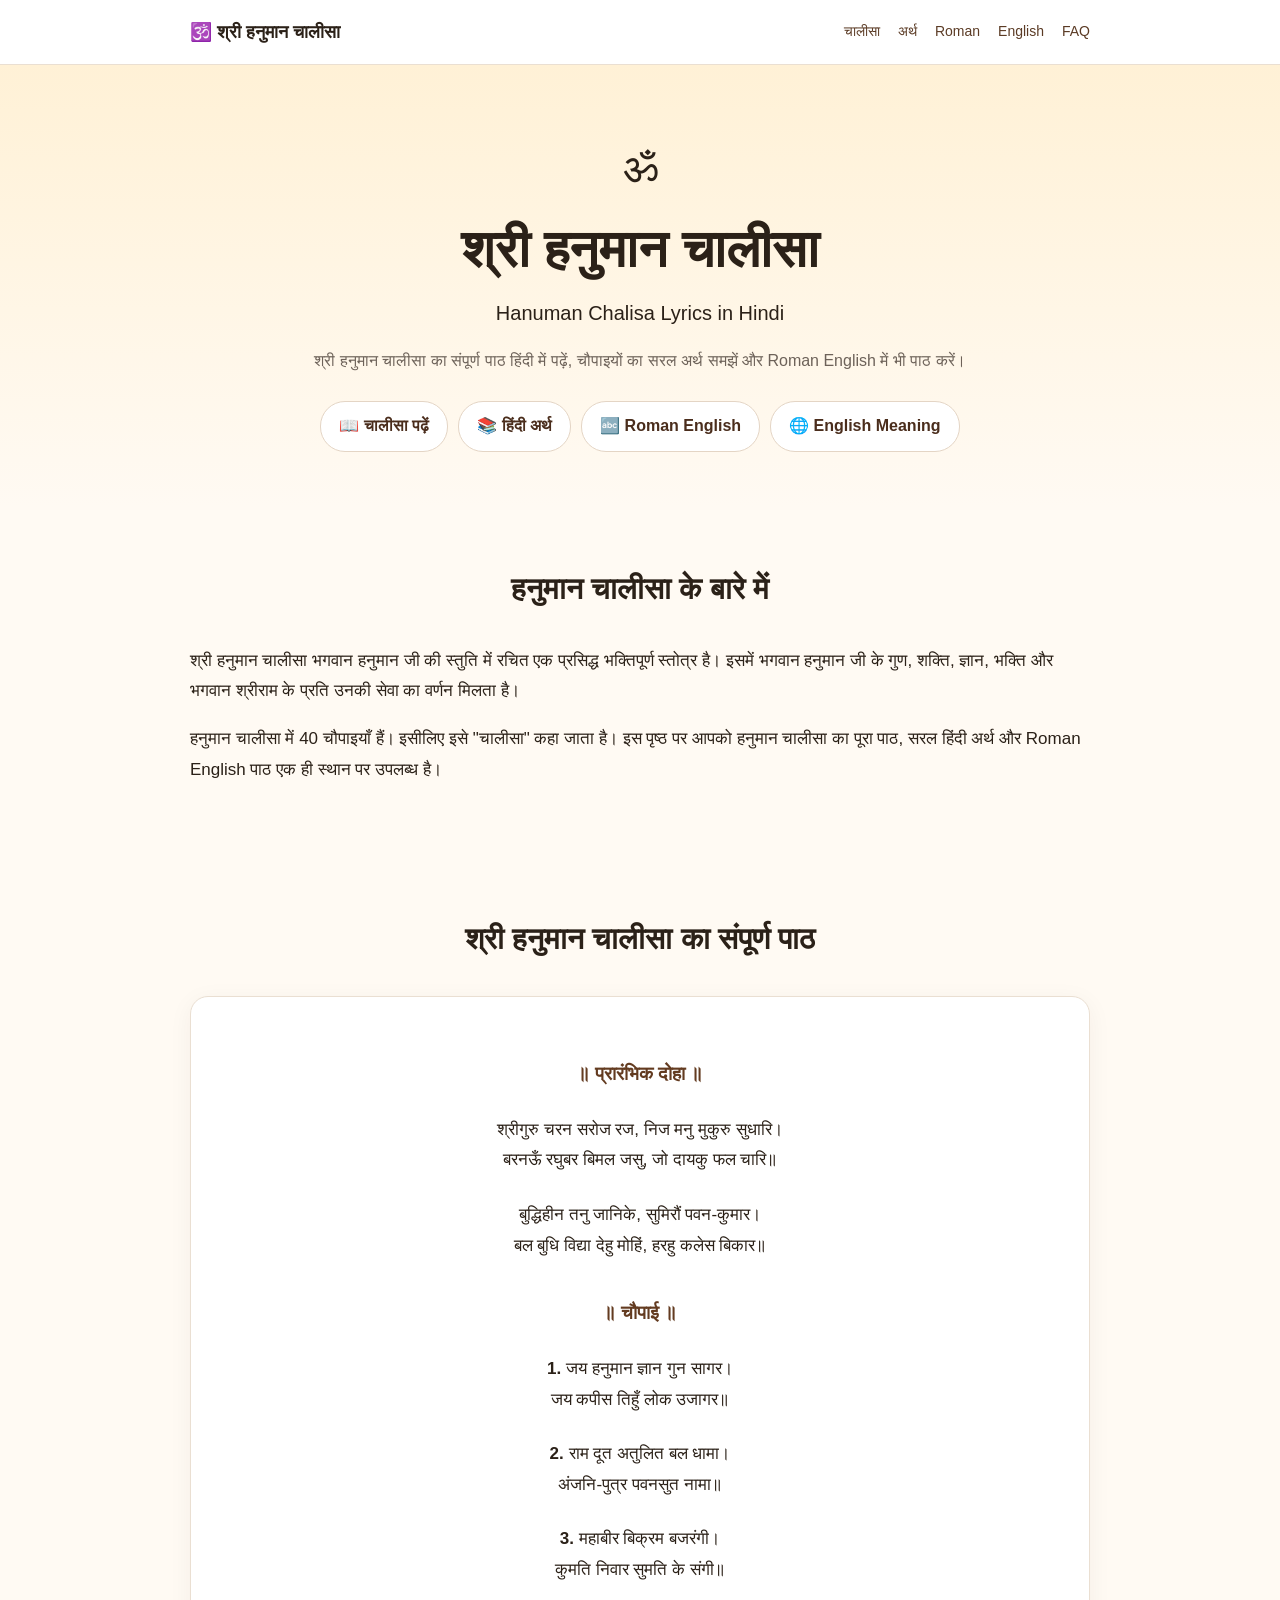
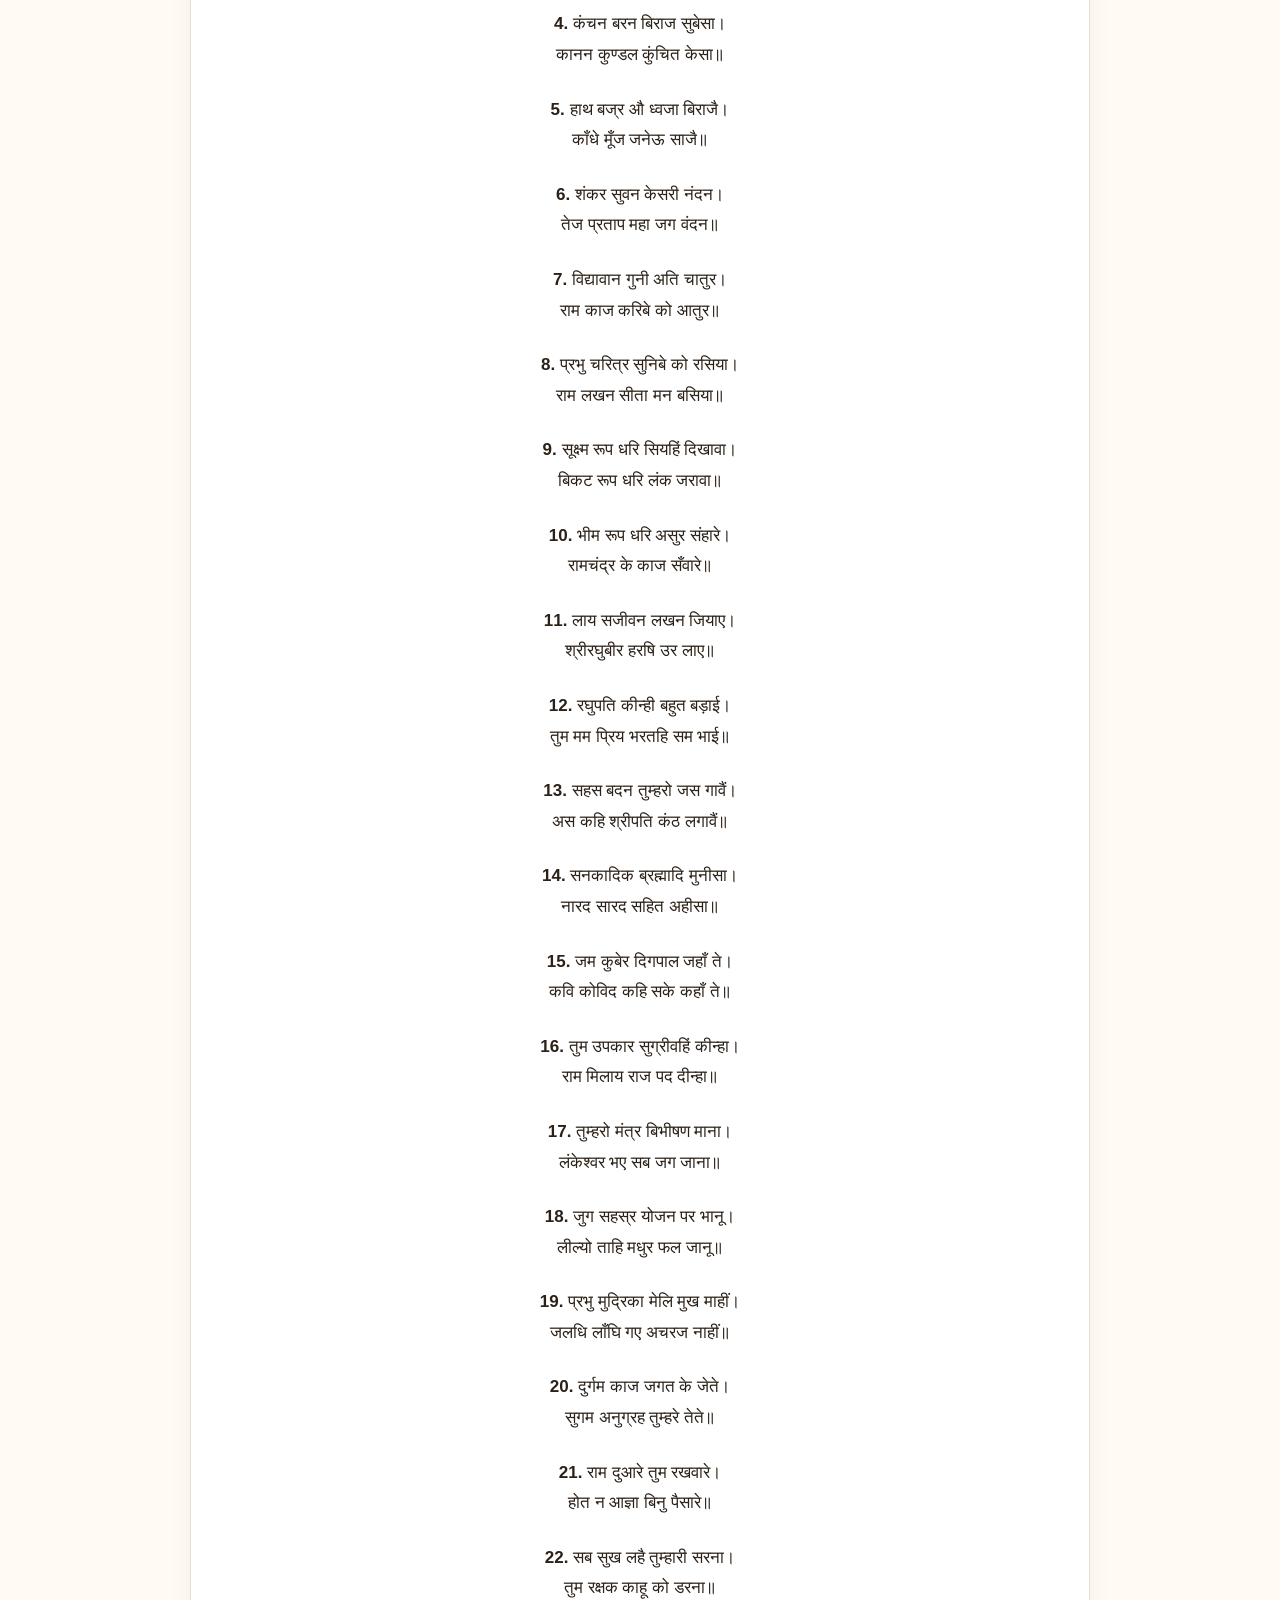
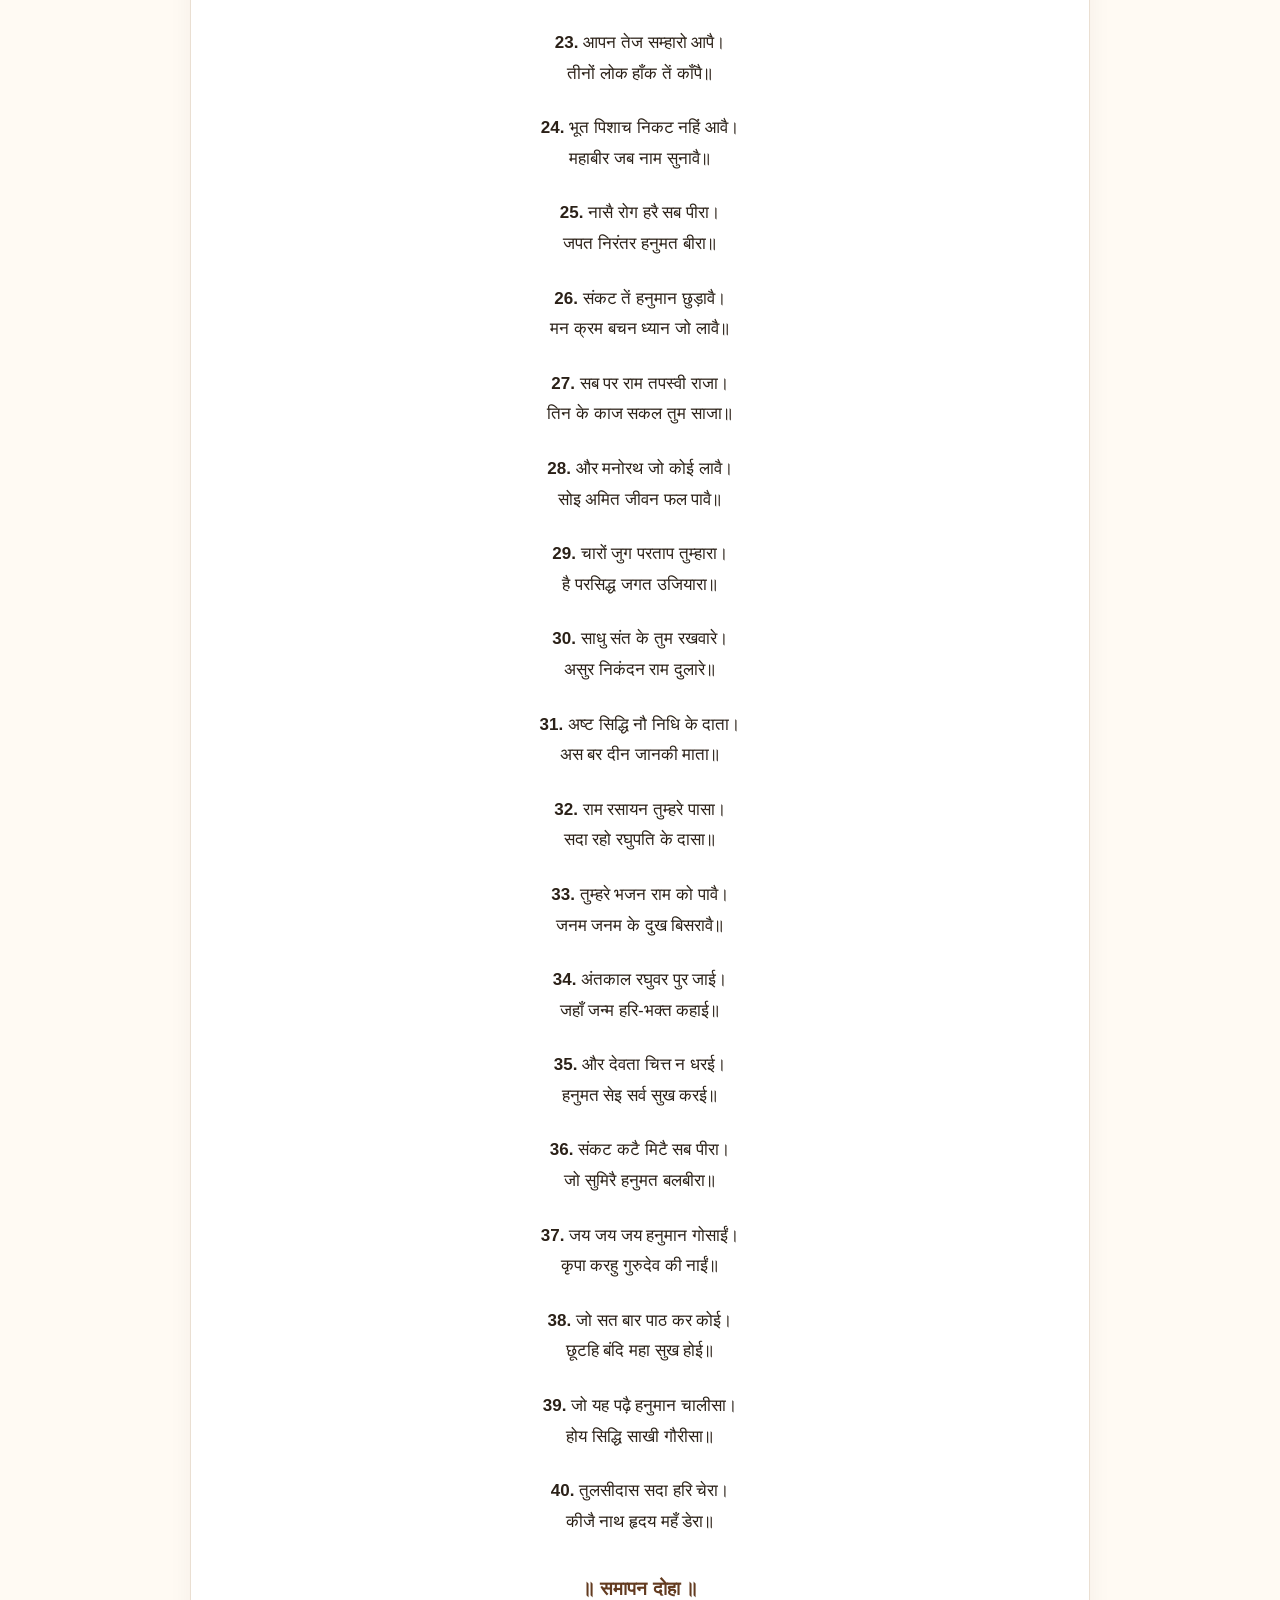
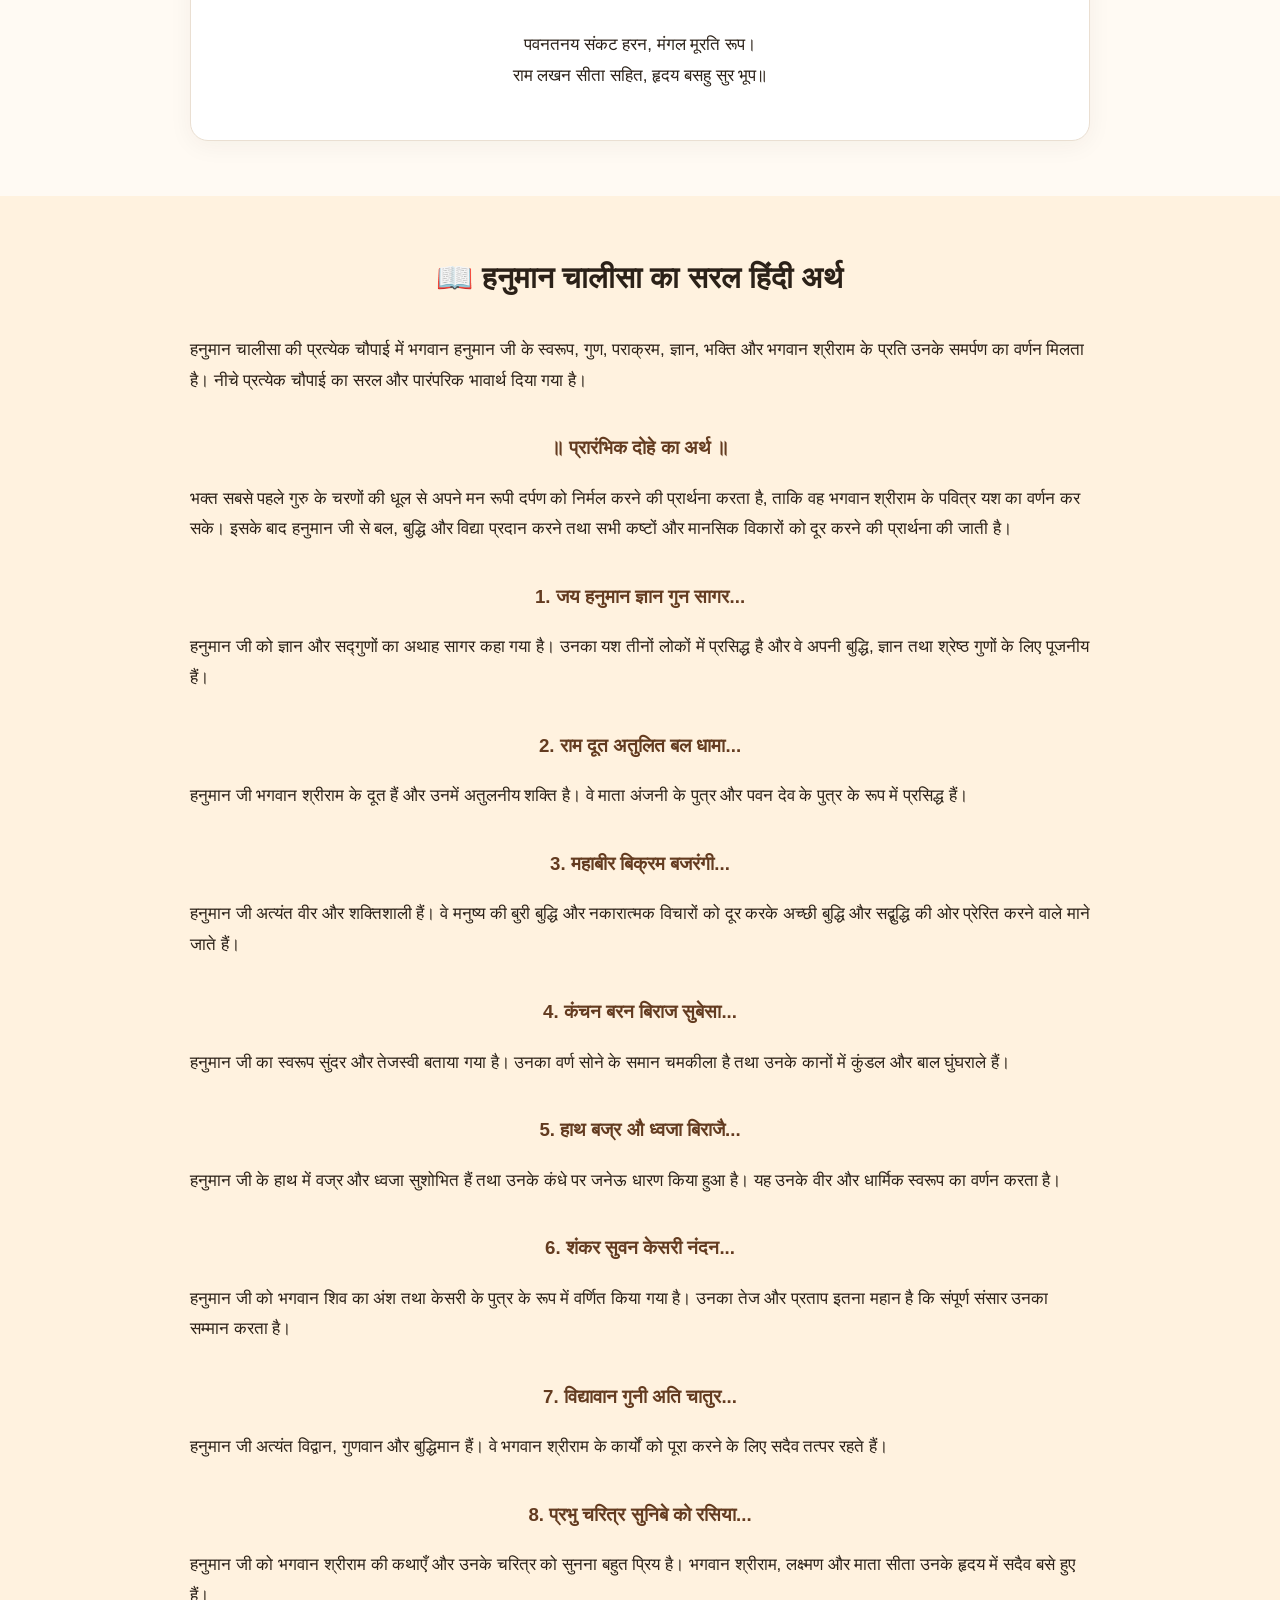
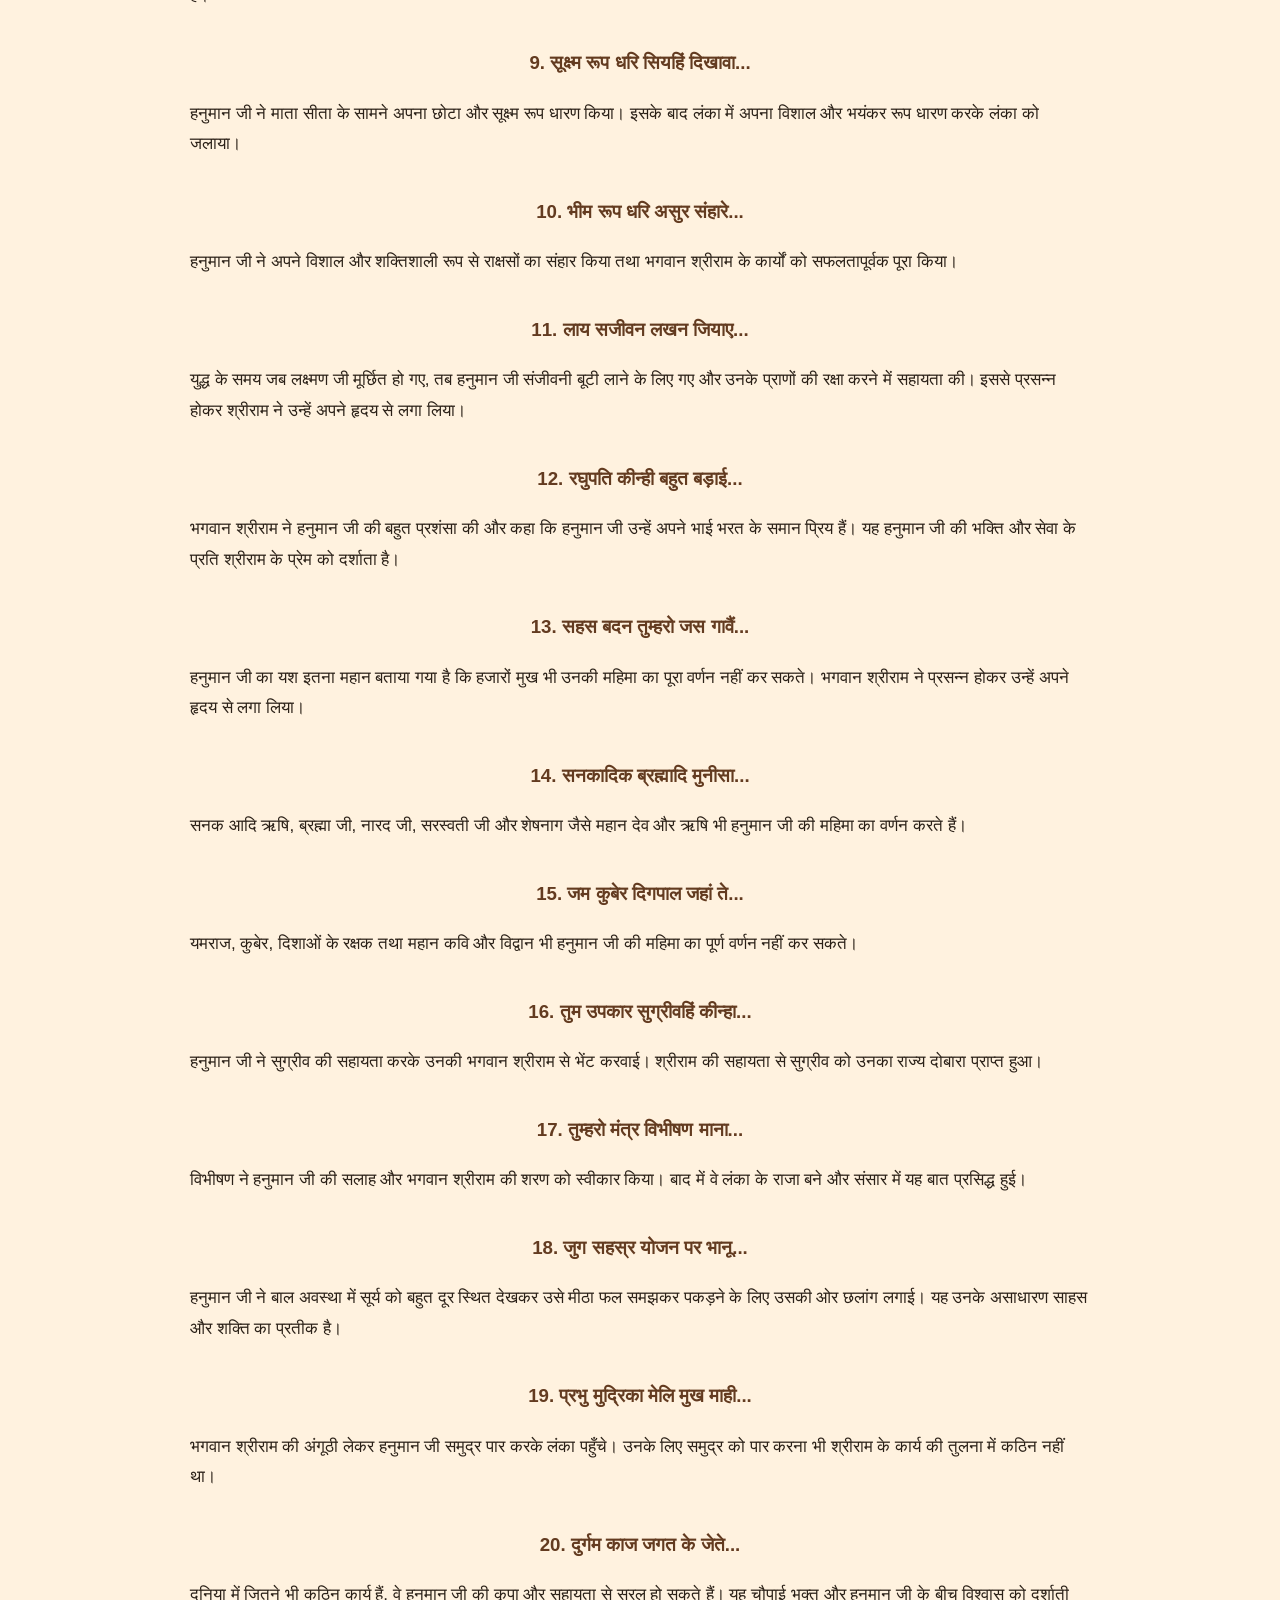
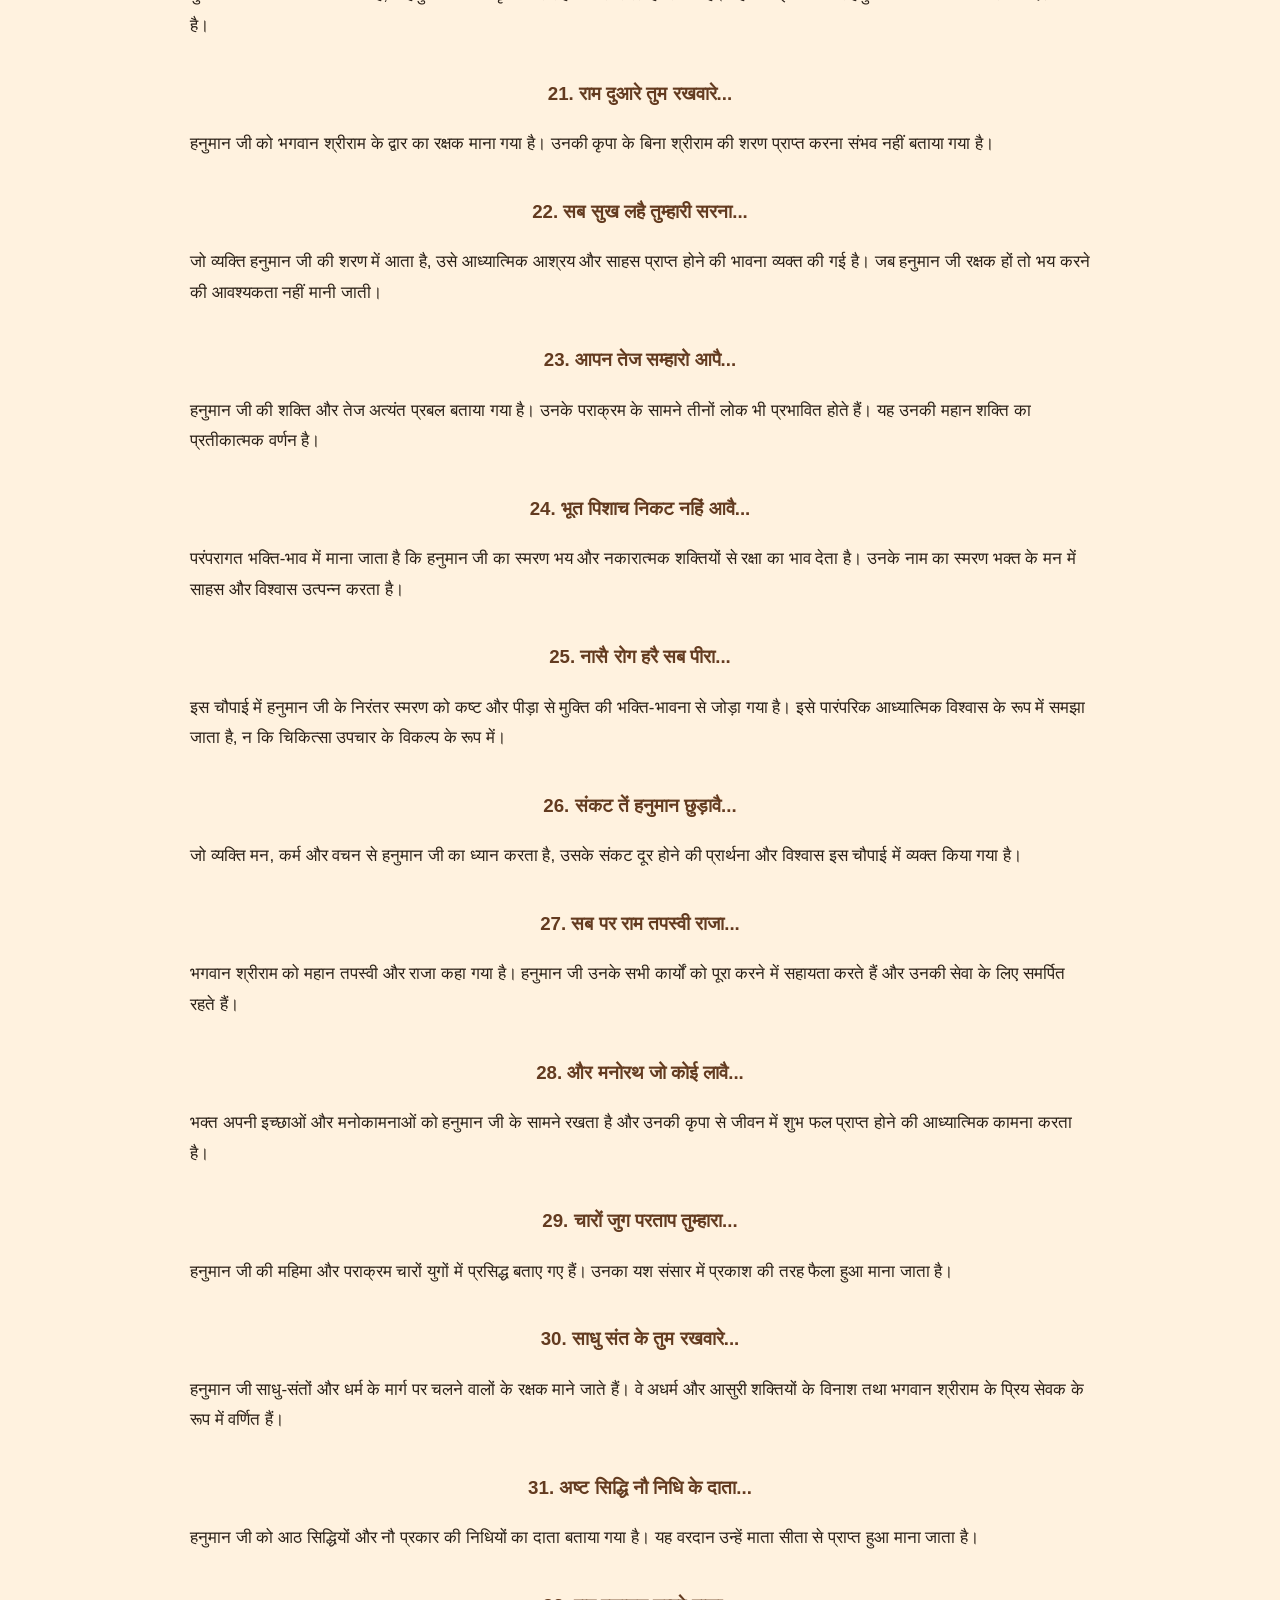
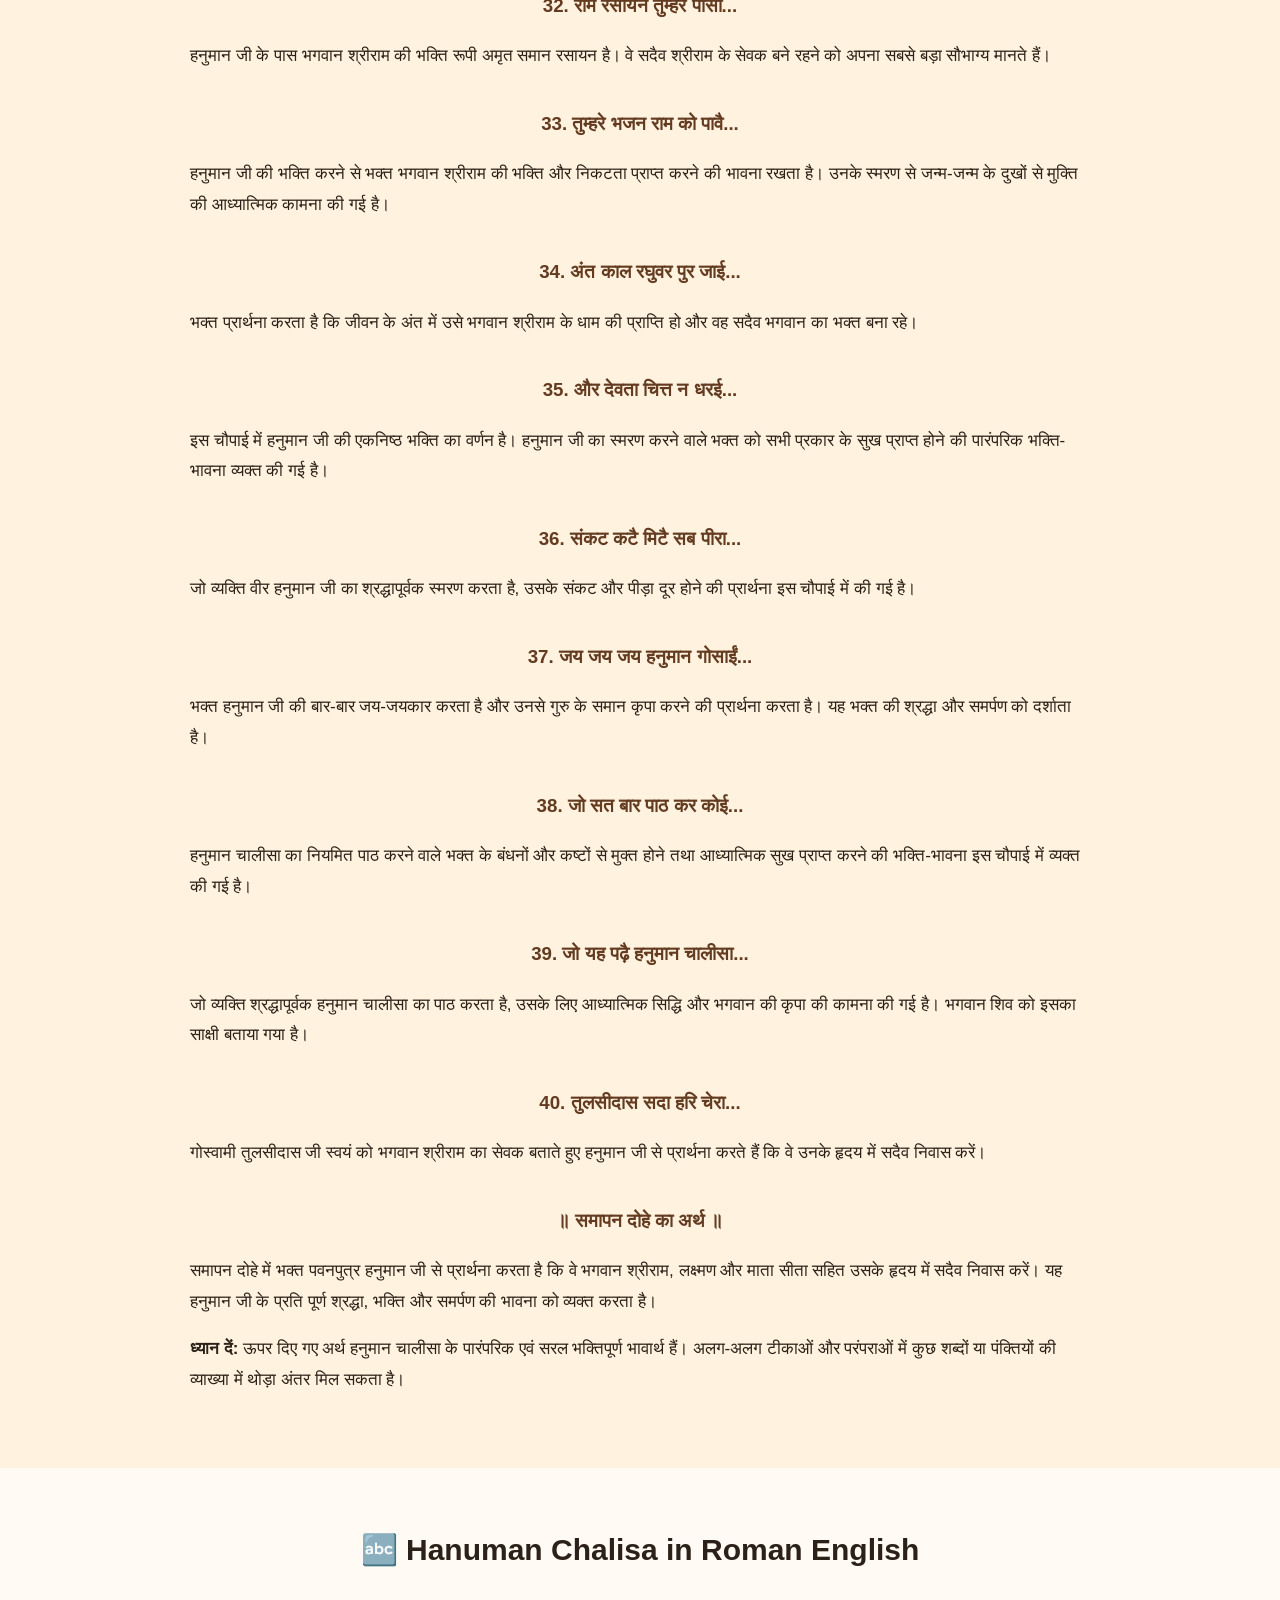
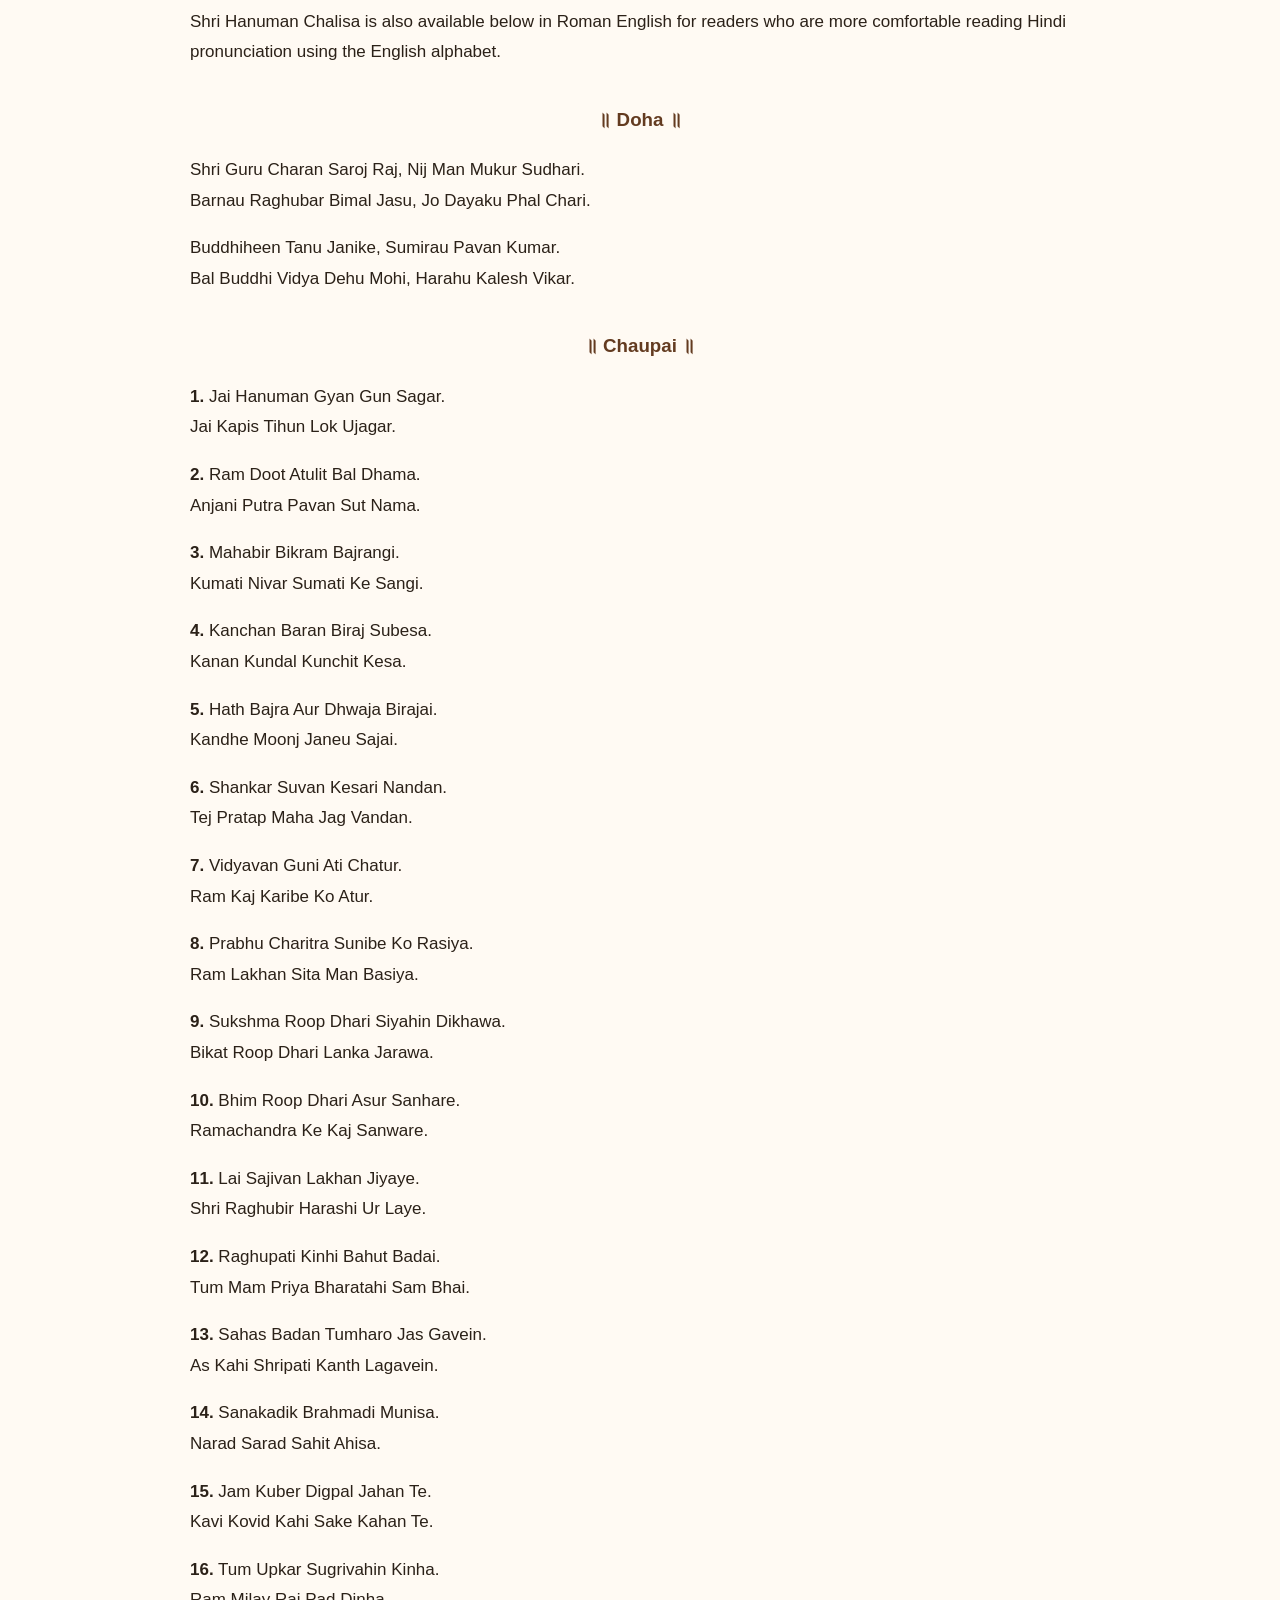
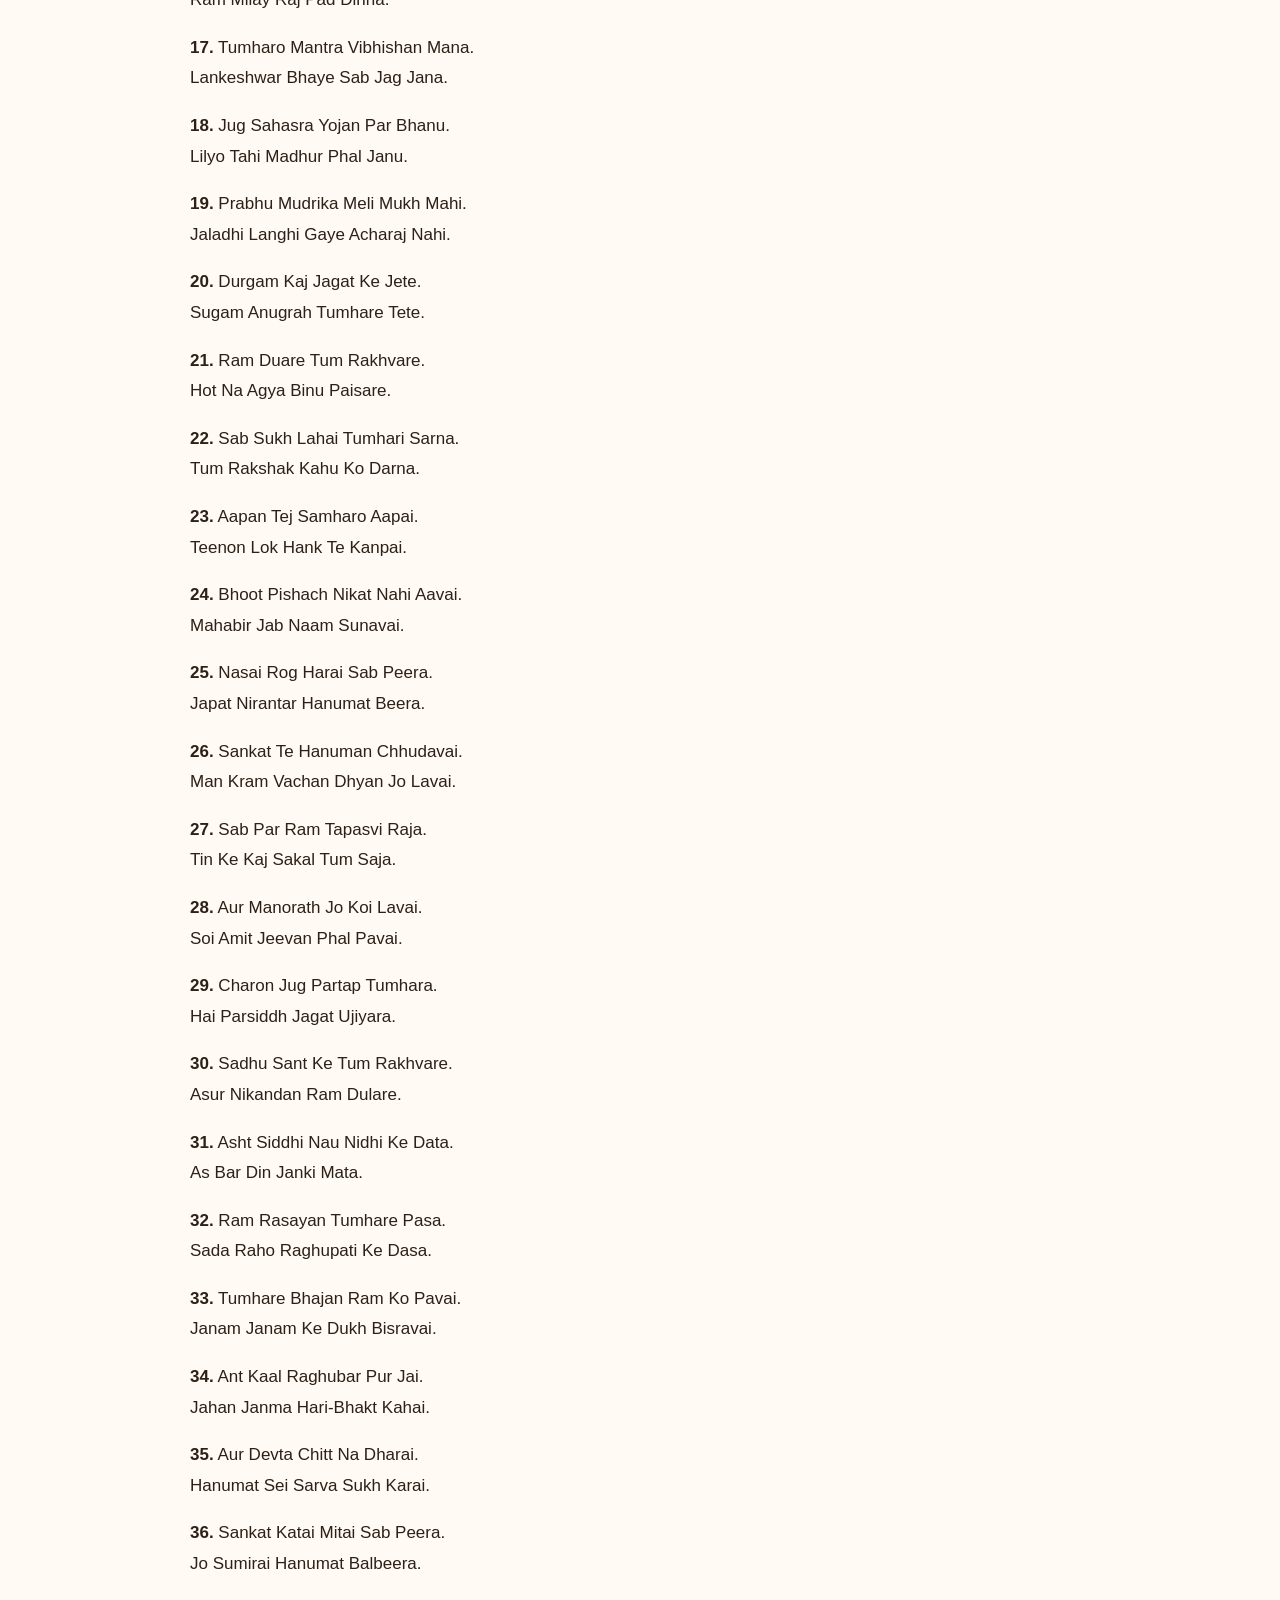
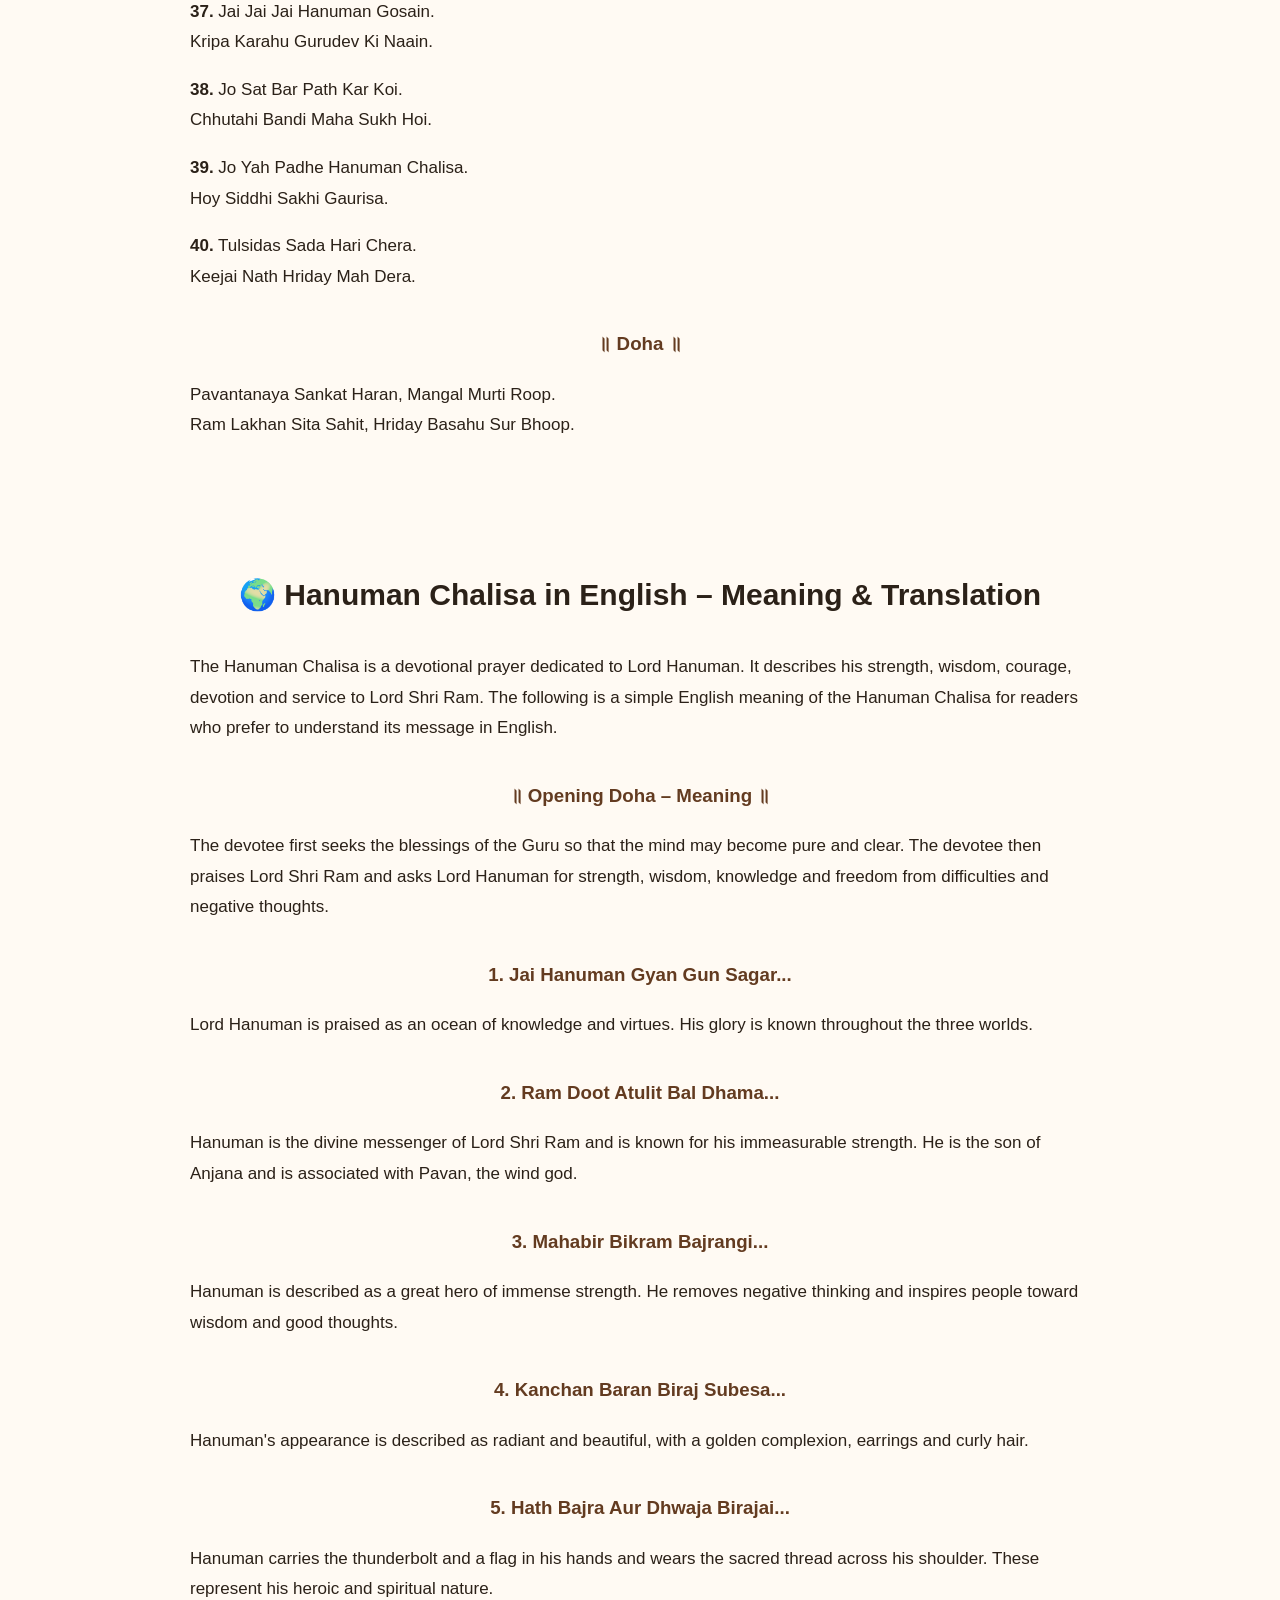
==== index.html @ 762cf3f5 "Update index.html" ====
<!DOCTYPE html>
<html lang="hi">
<head>
    <meta charset="UTF-8">

    <meta name="google-site-verification" content="d0NbnivC4yQne5yYU1aWMu_yIXKe4y7Ka_OZktZZzOs" />

    <meta name="viewport" content="width=device-width, initial-scale=1.0">

    <title>श्री हनुमान चालीसा | Hanuman Chalisa Lyrics in Hindi</title>
  
    <meta name="description"
          content="श्री हनुमान चालीसा हिंदी में पढ़ें। पूरा Hanuman Chalisa, दोहा, 40 चौपाइयाँ, सरल हिंदी अर्थ और Roman English पाठ एक ही स्थान पर।">

    <meta name="robots" content="index, follow">

    <link rel="canonical"
          href="https://shreehanumanchalisa.me/">

    <meta property="og:title"
          content="श्री हनुमान चालीसा | Hanuman Chalisa">

    <meta property="og:description"
          content="पूरा श्री हनुमान चालीसा हिंदी में पढ़ें, समझें और Roman English में भी पढ़ें।">

    <meta property="og:url"
          content="https://shreehanumanchalisa.me/">

    <meta property="og:type"
          content="website">

    <link rel="stylesheet" href="style.css">

    <script type="application/ld+json">
    {
      "@context": "https://schema.org",
      "@type": "WebPage",
      "name": "श्री हनुमान चालीसा",
      "url": "https://shreehanumanchalisa.me/",
      "description": "श्री हनुमान चालीसा हिंदी में, सरल हिंदी अर्थ और Roman English पाठ सहित।",
      "inLanguage": "hi"
    }
    </script>
    
    <!-- FAQ Structured Data -->
<script type="application/ld+json">
{
  "@context": "https://schema.org",
  "@type": "FAQPage",
  "mainEntity": [
    {
      "@type": "Question",
      "name": "What is Hanuman Chalisa?",
      "acceptedAnswer": {
        "@type": "Answer",
        "text": "Hanuman Chalisa is a devotional prayer dedicated to Lord Hanuman, consisting of forty chaupais along with opening and closing dohas."
      }
    },
    {
      "@type": "Question",
      "name": "How many Chaupais are there in Hanuman Chalisa?",
      "acceptedAnswer": {
        "@type": "Answer",
        "text": "Hanuman Chalisa contains forty chaupais."
      }
    },
    {
      "@type": "Question",
      "name": "Who wrote Hanuman Chalisa?",
      "acceptedAnswer": {
        "@type": "Answer",
        "text": "Hanuman Chalisa is traditionally attributed to Goswami Tulsidas."
      }
    },
    {
      "@type": "Question",
      "name": "What is the meaning of Hanuman Chalisa?",
      "acceptedAnswer": {
        "@type": "Answer",
        "text": "The Hanuman Chalisa describes the qualities, devotion, strength and virtues associated with Lord Hanuman. A simple Hindi meaning and English meaning are provided on this website."
      }
    },
    {
      "@type": "Question",
      "name": "Can I read Hanuman Chalisa in Roman English?",
      "acceptedAnswer": {
        "@type": "Answer",
        "text": "Yes. A complete Roman English version of the Hanuman Chalisa is available on this website."
      }
    },
    {
      "@type": "Question",
      "name": "How long does it take to read Hanuman Chalisa?",
      "acceptedAnswer": {
        "@type": "Answer",
        "text": "The time depends on reading speed and recitation style. A normal reading generally takes only a few minutes."
      }
    },
    {
      "@type": "Question",
      "name": "When can Hanuman Chalisa be read?",
      "acceptedAnswer": {
        "@type": "Answer",
        "text": "Hanuman Chalisa can be read as part of personal devotional practice. Many devotees choose to recite it in the morning, evening or according to their personal routine."
      }
    },
    {
      "@type": "Question",
      "name": "Can I read Hanuman Chalisa every day?",
      "acceptedAnswer": {
        "@type": "Answer",
        "text": "Yes. Many devotees include Hanuman Chalisa in their daily devotional practice."
      }
    },
    {
      "@type": "Question",
      "name": "Is Hanuman Chalisa available in Hindi and English?",
      "acceptedAnswer": {
        "@type": "Answer",
        "text": "Yes. This website provides the Hanuman Chalisa in Hindi, Roman English and English meaning."
      }
    },
    {
      "@type": "Question",
      "name": "Where can I read the complete Hanuman Chalisa online?",
      "acceptedAnswer": {
        "@type": "Answer",
        "text": "You can read the complete Hanuman Chalisa in Hindi, along with Hindi meaning, Roman English and English meaning, on this website."
      }
    }
  ]
}
</script>
    
</head>

<body>

<header class="site-header">
    <div class="container">

        <div class="brand">
            🕉️
            <span>श्री हनुमान चालीसा</span>
        </div>

        <nav>
            <a href="#chalisa">चालीसा</a>
            <a href="#meaning">अर्थ</a>
            <a href="#roman">Roman</a>
            <a href="#english-meaning">English</a>
            <a href="#faq">FAQ</a>
        </nav>

    </div>
</header>


<main>

<!-- HERO -->

<section class="hero">
    <div class="container">

        <div class="om">ॐ</div>

        <h1>श्री हनुमान चालीसा</h1>

        <p class="hero-subtitle">
            Hanuman Chalisa Lyrics in Hindi
        </p>

        <p class="intro">
            श्री हनुमान चालीसा का संपूर्ण पाठ हिंदी में पढ़ें,
            चौपाइयों का सरल अर्थ समझें और Roman English में भी पाठ करें।
        </p>

        <div class="quick-links">
            <a href="#chalisa">📖 चालीसा पढ़ें</a>
            <a href="#meaning">📚 हिंदी अर्थ</a>
            <a href="#roman">🔤 Roman English</a>
            <a href="#english-meaning">🌐 English Meaning</a>
        </div>

    </div>
</section>


<!-- INTRODUCTION -->

<section class="content-section">
    <div class="container">

        <h2>हनुमान चालीसा के बारे में</h2>

        <p>
            श्री हनुमान चालीसा भगवान हनुमान जी की स्तुति में रचित
            एक प्रसिद्ध भक्तिपूर्ण स्तोत्र है। इसमें भगवान हनुमान जी
            के गुण, शक्ति, ज्ञान, भक्ति और भगवान श्रीराम के प्रति
            उनकी सेवा का वर्णन मिलता है।
        </p>

        <p>
            हनुमान चालीसा में 40 चौपाइयाँ हैं। इसीलिए इसे
            "चालीसा" कहा जाता है। इस पृष्ठ पर आपको हनुमान चालीसा का
            पूरा पाठ, सरल हिंदी अर्थ और Roman English पाठ एक ही स्थान
            पर उपलब्ध है।
        </p>

    </div>
</section>


<!-- HANUMAN CHALISA -->

<section id="chalisa" class="content-section">

<div class="container">

<h2>श्री हनुमान चालीसा का संपूर्ण पाठ</h2>

<div class="chalisa">

<h3>॥ प्रारंभिक दोहा ॥</h3>

<p>
श्रीगुरु चरन सरोज रज, निज मनु मुकुरु सुधारि।<br>
बरनऊँ रघुबर बिमल जसु, जो दायकु फल चारि॥
</p>

<p>
बुद्धिहीन तनु जानिके, सुमिरौं पवन-कुमार।<br>
बल बुधि विद्या देहु मोहिं, हरहु कलेस बिकार॥
</p>


<h3>॥ चौपाई ॥</h3>

<p><strong>1.</strong> जय हनुमान ज्ञान गुन सागर।<br>
जय कपीस तिहुँ लोक उजागर॥</p>

<p><strong>2.</strong> राम दूत अतुलित बल धामा।<br>
अंजनि-पुत्र पवनसुत नामा॥</p>

<p><strong>3.</strong> महाबीर बिक्रम बजरंगी।<br>
कुमति निवार सुमति के संगी॥</p>

<p><strong>4.</strong> कंचन बरन बिराज सुबेसा।<br>
कानन कुण्डल कुंचित केसा॥</p>

<p><strong>5.</strong> हाथ बज्र औ ध्वजा बिराजै।<br>
काँधे मूँज जनेऊ साजै॥</p>

<p><strong>6.</strong> शंकर सुवन केसरी नंदन।<br>
तेज प्रताप महा जग वंदन॥</p>

<p><strong>7.</strong> विद्यावान गुनी अति चातुर।<br>
राम काज करिबे को आतुर॥</p>

<p><strong>8.</strong> प्रभु चरित्र सुनिबे को रसिया।<br>
राम लखन सीता मन बसिया॥</p>

<p><strong>9.</strong> सूक्ष्म रूप धरि सियहिं दिखावा।<br>
बिकट रूप धरि लंक जरावा॥</p>

<p><strong>10.</strong> भीम रूप धरि असुर संहारे।<br>
रामचंद्र के काज सँवारे॥</p>

<p><strong>11.</strong> लाय सजीवन लखन जियाए।<br>
श्रीरघुबीर हरषि उर लाए॥</p>

<p><strong>12.</strong> रघुपति कीन्ही बहुत बड़ाई।<br>
तुम मम प्रिय भरतहि सम भाई॥</p>

<p><strong>13.</strong> सहस बदन तुम्हरो जस गावैं।<br>
अस कहि श्रीपति कंठ लगावैं॥</p>

<p><strong>14.</strong> सनकादिक ब्रह्मादि मुनीसा।<br>
नारद सारद सहित अहीसा॥</p>

<p><strong>15.</strong> जम कुबेर दिगपाल जहाँ ते।<br>
कवि कोविद कहि सके कहाँ ते॥</p>

<p><strong>16.</strong> तुम उपकार सुग्रीवहिं कीन्हा।<br>
राम मिलाय राज पद दीन्हा॥</p>

<p><strong>17.</strong> तुम्हरो मंत्र बिभीषण माना।<br>
लंकेश्वर भए सब जग जाना॥</p>

<p><strong>18.</strong> जुग सहस्र योजन पर भानू।<br>
लील्यो ताहि मधुर फल जानू॥</p>

<p><strong>19.</strong> प्रभु मुद्रिका मेलि मुख माहीं।<br>
जलधि लाँघि गए अचरज नाहीं॥</p>

<p><strong>20.</strong> दुर्गम काज जगत के जेते।<br>
सुगम अनुग्रह तुम्हरे तेते॥</p>

<p><strong>21.</strong> राम दुआरे तुम रखवारे।<br>
होत न आज्ञा बिनु पैसारे॥</p>

<p><strong>22.</strong> सब सुख लहै तुम्हारी सरना।<br>
तुम रक्षक काहू को डरना॥</p>

<p><strong>23.</strong> आपन तेज सम्हारो आपै।<br>
तीनों लोक हाँक तें काँपै॥</p>

<p><strong>24.</strong> भूत पिशाच निकट नहिं आवै।<br>
महाबीर जब नाम सुनावै॥</p>

<p><strong>25.</strong> नासै रोग हरै सब पीरा।<br>
जपत निरंतर हनुमत बीरा॥</p>

<p><strong>26.</strong> संकट तें हनुमान छुड़ावै।<br>
मन क्रम बचन ध्यान जो लावै॥</p>

<p><strong>27.</strong> सब पर राम तपस्वी राजा।<br>
तिन के काज सकल तुम साजा॥</p>

<p><strong>28.</strong> और मनोरथ जो कोई लावै।<br>
सोइ अमित जीवन फल पावै॥</p>

<p><strong>29.</strong> चारों जुग परताप तुम्हारा।<br>
है परसिद्ध जगत उजियारा॥</p>

<p><strong>30.</strong> साधु संत के तुम रखवारे।<br>
असुर निकंदन राम दुलारे॥</p>

<p><strong>31.</strong> अष्ट सिद्धि नौ निधि के दाता।<br>
अस बर दीन जानकी माता॥</p>

<p><strong>32.</strong> राम रसायन तुम्हरे पासा।<br>
सदा रहो रघुपति के दासा॥</p>

<p><strong>33.</strong> तुम्हरे भजन राम को पावै।<br>
जनम जनम के दुख बिसरावै॥</p>

<p><strong>34.</strong> अंतकाल रघुवर पुर जाई।<br>
जहाँ जन्म हरि-भक्त कहाई॥</p>

<p><strong>35.</strong> और देवता चित्त न धरई।<br>
हनुमत सेइ सर्व सुख करई॥</p>

<p><strong>36.</strong> संकट कटै मिटै सब पीरा।<br>
जो सुमिरै हनुमत बलबीरा॥</p>

<p><strong>37.</strong> जय जय जय हनुमान गोसाईं।<br>
कृपा करहु गुरुदेव की नाईं॥</p>

<p><strong>38.</strong> जो सत बार पाठ कर कोई।<br>
छूटहि बंदि महा सुख होई॥</p>

<p><strong>39.</strong> जो यह पढ़ै हनुमान चालीसा।<br>
होय सिद्धि साखी गौरीसा॥</p>

<p><strong>40.</strong> तुलसीदास सदा हरि चेरा।<br>
कीजै नाथ हृदय महँ डेरा॥</p>


<h3>॥ समापन दोहा ॥</h3>

<p>
पवनतनय संकट हरन, मंगल मूरति रूप।<br>
राम लखन सीता सहित, हृदय बसहु सुर भूप॥
</p>

</div>

</div>

</section>


<!-- HINDI MEANING -->

<section id="meaning" class="content-section alternate" translate="no">

<div class="container">

<h2>📖 हनुमान चालीसा का सरल हिंदी अर्थ</h2>

<p>
हनुमान चालीसा की प्रत्येक चौपाई में भगवान हनुमान जी के
स्वरूप, गुण, पराक्रम, ज्ञान, भक्ति और भगवान श्रीराम के प्रति
उनके समर्पण का वर्णन मिलता है। नीचे प्रत्येक चौपाई का
सरल और पारंपरिक भावार्थ दिया गया है।
</p>

<h3>॥ प्रारंभिक दोहे का अर्थ ॥</h3>

<p>
भक्त सबसे पहले गुरु के चरणों की धूल से अपने मन रूपी दर्पण को
निर्मल करने की प्रार्थना करता है, ताकि वह भगवान श्रीराम के
पवित्र यश का वर्णन कर सके। इसके बाद हनुमान जी से बल, बुद्धि
और विद्या प्रदान करने तथा सभी कष्टों और मानसिक विकारों को
दूर करने की प्रार्थना की जाती है।
</p>

<h3>1. जय हनुमान ज्ञान गुन सागर...</h3>

<p>
हनुमान जी को ज्ञान और सद्गुणों का अथाह सागर कहा गया है।
उनका यश तीनों लोकों में प्रसिद्ध है और वे अपनी बुद्धि,
ज्ञान तथा श्रेष्ठ गुणों के लिए पूजनीय हैं।
</p>

<h3>2. राम दूत अतुलित बल धामा...</h3>

<p>
हनुमान जी भगवान श्रीराम के दूत हैं और उनमें अतुलनीय शक्ति
है। वे माता अंजनी के पुत्र और पवन देव के पुत्र के रूप में
प्रसिद्ध हैं।
</p>

<h3>3. महाबीर बिक्रम बजरंगी...</h3>

<p>
हनुमान जी अत्यंत वीर और शक्तिशाली हैं। वे मनुष्य की बुरी
बुद्धि और नकारात्मक विचारों को दूर करके अच्छी बुद्धि और
सद्बुद्धि की ओर प्रेरित करने वाले माने जाते हैं।
</p>

<h3>4. कंचन बरन बिराज सुबेसा...</h3>

<p>
हनुमान जी का स्वरूप सुंदर और तेजस्वी बताया गया है। उनका
वर्ण सोने के समान चमकीला है तथा उनके कानों में कुंडल और
बाल घुंघराले हैं।
</p>

<h3>5. हाथ बज्र औ ध्वजा बिराजै...</h3>

<p>
हनुमान जी के हाथ में वज्र और ध्वजा सुशोभित हैं तथा उनके
कंधे पर जनेऊ धारण किया हुआ है। यह उनके वीर और धार्मिक
स्वरूप का वर्णन करता है।
</p>

<h3>6. शंकर सुवन केसरी नंदन...</h3>

<p>
हनुमान जी को भगवान शिव का अंश तथा केसरी के पुत्र के रूप में
वर्णित किया गया है। उनका तेज और प्रताप इतना महान है कि
संपूर्ण संसार उनका सम्मान करता है।
</p>

<h3>7. विद्यावान गुनी अति चातुर...</h3>

<p>
हनुमान जी अत्यंत विद्वान, गुणवान और बुद्धिमान हैं। वे भगवान
श्रीराम के कार्यों को पूरा करने के लिए सदैव तत्पर रहते हैं।
</p>

<h3>8. प्रभु चरित्र सुनिबे को रसिया...</h3>

<p>
हनुमान जी को भगवान श्रीराम की कथाएँ और उनके चरित्र को सुनना
बहुत प्रिय है। भगवान श्रीराम, लक्ष्मण और माता सीता उनके
हृदय में सदैव बसे हुए हैं।
</p>

<h3>9. सूक्ष्म रूप धरि सियहिं दिखावा...</h3>

<p>
हनुमान जी ने माता सीता के सामने अपना छोटा और सूक्ष्म रूप
धारण किया। इसके बाद लंका में अपना विशाल और भयंकर रूप
धारण करके लंका को जलाया।
</p>

<h3>10. भीम रूप धरि असुर संहारे...</h3>

<p>
हनुमान जी ने अपने विशाल और शक्तिशाली रूप से राक्षसों का
संहार किया तथा भगवान श्रीराम के कार्यों को सफलतापूर्वक
पूरा किया।
</p>

<h3>11. लाय सजीवन लखन जियाए...</h3>

<p>
युद्ध के समय जब लक्ष्मण जी मूर्छित हो गए, तब हनुमान जी
संजीवनी बूटी लाने के लिए गए और उनके प्राणों की रक्षा करने
में सहायता की। इससे प्रसन्न होकर श्रीराम ने उन्हें अपने
हृदय से लगा लिया।
</p>

<h3>12. रघुपति कीन्ही बहुत बड़ाई...</h3>

<p>
भगवान श्रीराम ने हनुमान जी की बहुत प्रशंसा की और कहा कि
हनुमान जी उन्हें अपने भाई भरत के समान प्रिय हैं। यह हनुमान
जी की भक्ति और सेवा के प्रति श्रीराम के प्रेम को दर्शाता है।
</p>

<h3>13. सहस बदन तुम्हरो जस गावैं...</h3>

<p>
हनुमान जी का यश इतना महान बताया गया है कि हजारों मुख भी
उनकी महिमा का पूरा वर्णन नहीं कर सकते। भगवान श्रीराम ने
प्रसन्न होकर उन्हें अपने हृदय से लगा लिया।
</p>

<h3>14. सनकादिक ब्रह्मादि मुनीसा...</h3>

<p>
सनक आदि ऋषि, ब्रह्मा जी, नारद जी, सरस्वती जी और शेषनाग
जैसे महान देव और ऋषि भी हनुमान जी की महिमा का वर्णन करते
हैं।
</p>

<h3>15. जम कुबेर दिगपाल जहां ते...</h3>

<p>
यमराज, कुबेर, दिशाओं के रक्षक तथा महान कवि और विद्वान भी
हनुमान जी की महिमा का पूर्ण वर्णन नहीं कर सकते।
</p>

<h3>16. तुम उपकार सुग्रीवहिं कीन्हा...</h3>

<p>
हनुमान जी ने सुग्रीव की सहायता करके उनकी भगवान श्रीराम से
भेंट करवाई। श्रीराम की सहायता से सुग्रीव को उनका राज्य
दोबारा प्राप्त हुआ।
</p>

<h3>17. तुम्हरो मंत्र विभीषण माना...</h3>

<p>
विभीषण ने हनुमान जी की सलाह और भगवान श्रीराम की शरण को
स्वीकार किया। बाद में वे लंका के राजा बने और संसार में
यह बात प्रसिद्ध हुई।
</p>

<h3>18. जुग सहस्र योजन पर भानू...</h3>

<p>
हनुमान जी ने बाल अवस्था में सूर्य को बहुत दूर स्थित देखकर
उसे मीठा फल समझकर पकड़ने के लिए उसकी ओर छलांग लगाई।
यह उनके असाधारण साहस और शक्ति का प्रतीक है।
</p>

<h3>19. प्रभु मुद्रिका मेलि मुख माही...</h3>

<p>
भगवान श्रीराम की अंगूठी लेकर हनुमान जी समुद्र पार करके
लंका पहुँचे। उनके लिए समुद्र को पार करना भी श्रीराम के
कार्य की तुलना में कठिन नहीं था।
</p>

<h3>20. दुर्गम काज जगत के जेते...</h3>

<p>
दुनिया में जितने भी कठिन कार्य हैं, वे हनुमान जी की कृपा
और सहायता से सरल हो सकते हैं। यह चौपाई भक्त और हनुमान जी
के बीच विश्वास को दर्शाती है।
</p>

<h3>21. राम दुआरे तुम रखवारे...</h3>

<p>
हनुमान जी को भगवान श्रीराम के द्वार का रक्षक माना गया है।
उनकी कृपा के बिना श्रीराम की शरण प्राप्त करना संभव नहीं
बताया गया है।
</p>

<h3>22. सब सुख लहै तुम्हारी सरना...</h3>

<p>
जो व्यक्ति हनुमान जी की शरण में आता है, उसे आध्यात्मिक
आश्रय और साहस प्राप्त होने की भावना व्यक्त की गई है।
जब हनुमान जी रक्षक हों तो भय करने की आवश्यकता नहीं मानी
जाती।
</p>

<h3>23. आपन तेज सम्हारो आपै...</h3>

<p>
हनुमान जी की शक्ति और तेज अत्यंत प्रबल बताया गया है।
उनके पराक्रम के सामने तीनों लोक भी प्रभावित होते हैं।
यह उनकी महान शक्ति का प्रतीकात्मक वर्णन है।
</p>

<h3>24. भूत पिशाच निकट नहिं आवै...</h3>

<p>
परंपरागत भक्ति-भाव में माना जाता है कि हनुमान जी का स्मरण
भय और नकारात्मक शक्तियों से रक्षा का भाव देता है। उनके
नाम का स्मरण भक्त के मन में साहस और विश्वास उत्पन्न करता है।
</p>

<h3>25. नासै रोग हरै सब पीरा...</h3>

<p>
इस चौपाई में हनुमान जी के निरंतर स्मरण को कष्ट और पीड़ा से
मुक्ति की भक्ति-भावना से जोड़ा गया है। इसे पारंपरिक
आध्यात्मिक विश्वास के रूप में समझा जाता है, न कि चिकित्सा
उपचार के विकल्प के रूप में।
</p>

<h3>26. संकट तें हनुमान छुड़ावै...</h3>

<p>
जो व्यक्ति मन, कर्म और वचन से हनुमान जी का ध्यान करता है,
उसके संकट दूर होने की प्रार्थना और विश्वास इस चौपाई में
व्यक्त किया गया है।
</p>

<h3>27. सब पर राम तपस्वी राजा...</h3>

<p>
भगवान श्रीराम को महान तपस्वी और राजा कहा गया है। हनुमान जी
उनके सभी कार्यों को पूरा करने में सहायता करते हैं और उनकी
सेवा के लिए समर्पित रहते हैं।
</p>

<h3>28. और मनोरथ जो कोई लावै...</h3>

<p>
भक्त अपनी इच्छाओं और मनोकामनाओं को हनुमान जी के सामने
रखता है और उनकी कृपा से जीवन में शुभ फल प्राप्त होने की
आध्यात्मिक कामना करता है।
</p>

<h3>29. चारों जुग परताप तुम्हारा...</h3>

<p>
हनुमान जी की महिमा और पराक्रम चारों युगों में प्रसिद्ध
बताए गए हैं। उनका यश संसार में प्रकाश की तरह फैला हुआ
माना जाता है।
</p>

<h3>30. साधु संत के तुम रखवारे...</h3>

<p>
हनुमान जी साधु-संतों और धर्म के मार्ग पर चलने वालों के
रक्षक माने जाते हैं। वे अधर्म और आसुरी शक्तियों के विनाश
तथा भगवान श्रीराम के प्रिय सेवक के रूप में वर्णित हैं।
</p>

<h3>31. अष्ट सिद्धि नौ निधि के दाता...</h3>

<p>
हनुमान जी को आठ सिद्धियों और नौ प्रकार की निधियों का
दाता बताया गया है। यह वरदान उन्हें माता सीता से प्राप्त
हुआ माना जाता है।
</p>

<h3>32. राम रसायन तुम्हरे पासा...</h3>

<p>
हनुमान जी के पास भगवान श्रीराम की भक्ति रूपी अमृत समान
रसायन है। वे सदैव श्रीराम के सेवक बने रहने को अपना सबसे
बड़ा सौभाग्य मानते हैं।
</p>

<h3>33. तुम्हरे भजन राम को पावै...</h3>

<p>
हनुमान जी की भक्ति करने से भक्त भगवान श्रीराम की भक्ति
और निकटता प्राप्त करने की भावना रखता है। उनके स्मरण से
जन्म-जन्म के दुखों से मुक्ति की आध्यात्मिक कामना की गई है।
</p>

<h3>34. अंत काल रघुवर पुर जाई...</h3>

<p>
भक्त प्रार्थना करता है कि जीवन के अंत में उसे भगवान श्रीराम
के धाम की प्राप्ति हो और वह सदैव भगवान का भक्त बना रहे।
</p>

<h3>35. और देवता चित्त न धरई...</h3>

<p>
इस चौपाई में हनुमान जी की एकनिष्ठ भक्ति का वर्णन है।
हनुमान जी का स्मरण करने वाले भक्त को सभी प्रकार के सुख
प्राप्त होने की पारंपरिक भक्ति-भावना व्यक्त की गई है।
</p>

<h3>36. संकट कटै मिटै सब पीरा...</h3>

<p>
जो व्यक्ति वीर हनुमान जी का श्रद्धापूर्वक स्मरण करता है,
उसके संकट और पीड़ा दूर होने की प्रार्थना इस चौपाई में
की गई है।
</p>

<h3>37. जय जय जय हनुमान गोसाईं...</h3>

<p>
भक्त हनुमान जी की बार-बार जय-जयकार करता है और उनसे गुरु
के समान कृपा करने की प्रार्थना करता है। यह भक्त की श्रद्धा
और समर्पण को दर्शाता है।
</p>

<h3>38. जो सत बार पाठ कर कोई...</h3>

<p>
हनुमान चालीसा का नियमित पाठ करने वाले भक्त के बंधनों और
कष्टों से मुक्त होने तथा आध्यात्मिक सुख प्राप्त करने की
भक्ति-भावना इस चौपाई में व्यक्त की गई है।
</p>

<h3>39. जो यह पढ़ै हनुमान चालीसा...</h3>

<p>
जो व्यक्ति श्रद्धापूर्वक हनुमान चालीसा का पाठ करता है,
उसके लिए आध्यात्मिक सिद्धि और भगवान की कृपा की कामना
की गई है। भगवान शिव को इसका साक्षी बताया गया है।
</p>

<h3>40. तुलसीदास सदा हरि चेरा...</h3>

<p>
गोस्वामी तुलसीदास जी स्वयं को भगवान श्रीराम का सेवक बताते
हुए हनुमान जी से प्रार्थना करते हैं कि वे उनके हृदय में
सदैव निवास करें।
</p>

<h3>॥ समापन दोहे का अर्थ ॥</h3>

<p>
समापन दोहे में भक्त पवनपुत्र हनुमान जी से प्रार्थना करता है
कि वे भगवान श्रीराम, लक्ष्मण और माता सीता सहित उसके हृदय
में सदैव निवास करें। यह हनुमान जी के प्रति पूर्ण श्रद्धा,
भक्ति और समर्पण की भावना को व्यक्त करता है।
</p>

<div class="meaning-note">

<p>
<strong>ध्यान दें:</strong> ऊपर दिए गए अर्थ हनुमान चालीसा के
पारंपरिक एवं सरल भक्तिपूर्ण भावार्थ हैं। अलग-अलग टीकाओं और
परंपराओं में कुछ शब्दों या पंक्तियों की व्याख्या में थोड़ा
अंतर मिल सकता है।
</p>

</div>

</div>

</section>

<!-- ROMAN ENGLISH -->


<section id="roman" class="content-section">

<div class="container">

<h2>🔤 Hanuman Chalisa in Roman English</h2>

<p>
Shri Hanuman Chalisa is also available below in Roman English
for readers who are more comfortable reading Hindi pronunciation
using the English alphabet.
</p>

<h3>॥ Doha ॥</h3>

<p>
Shri Guru Charan Saroj Raj, Nij Man Mukur Sudhari.<br>
Barnau Raghubar Bimal Jasu, Jo Dayaku Phal Chari.
</p>

<p>
Buddhiheen Tanu Janike, Sumirau Pavan Kumar.<br>
Bal Buddhi Vidya Dehu Mohi, Harahu Kalesh Vikar.
</p>

<h3>॥ Chaupai ॥</h3>

<p><strong>1.</strong> Jai Hanuman Gyan Gun Sagar.<br>
Jai Kapis Tihun Lok Ujagar.</p>

<p><strong>2.</strong> Ram Doot Atulit Bal Dhama.<br>
Anjani Putra Pavan Sut Nama.</p>

<p><strong>3.</strong> Mahabir Bikram Bajrangi.<br>
Kumati Nivar Sumati Ke Sangi.</p>

<p><strong>4.</strong> Kanchan Baran Biraj Subesa.<br>
Kanan Kundal Kunchit Kesa.</p>

<p><strong>5.</strong> Hath Bajra Aur Dhwaja Birajai.<br>
Kandhe Moonj Janeu Sajai.</p>

<p><strong>6.</strong> Shankar Suvan Kesari Nandan.<br>
Tej Pratap Maha Jag Vandan.</p>

<p><strong>7.</strong> Vidyavan Guni Ati Chatur.<br>
Ram Kaj Karibe Ko Atur.</p>

<p><strong>8.</strong> Prabhu Charitra Sunibe Ko Rasiya.<br>
Ram Lakhan Sita Man Basiya.</p>

<p><strong>9.</strong> Sukshma Roop Dhari Siyahin Dikhawa.<br>
Bikat Roop Dhari Lanka Jarawa.</p>

<p><strong>10.</strong> Bhim Roop Dhari Asur Sanhare.<br>
Ramachandra Ke Kaj Sanware.</p>

<p><strong>11.</strong> Lai Sajivan Lakhan Jiyaye.<br>
Shri Raghubir Harashi Ur Laye.</p>

<p><strong>12.</strong> Raghupati Kinhi Bahut Badai.<br>
Tum Mam Priya Bharatahi Sam Bhai.</p>

<p><strong>13.</strong> Sahas Badan Tumharo Jas Gavein.<br>
As Kahi Shripati Kanth Lagavein.</p>

<p><strong>14.</strong> Sanakadik Brahmadi Munisa.<br>
Narad Sarad Sahit Ahisa.</p>

<p><strong>15.</strong> Jam Kuber Digpal Jahan Te.<br>
Kavi Kovid Kahi Sake Kahan Te.</p>

<p><strong>16.</strong> Tum Upkar Sugrivahin Kinha.<br>
Ram Milay Raj Pad Dinha.</p>

<p><strong>17.</strong> Tumharo Mantra Vibhishan Mana.<br>
Lankeshwar Bhaye Sab Jag Jana.</p>

<p><strong>18.</strong> Jug Sahasra Yojan Par Bhanu.<br>
Lilyo Tahi Madhur Phal Janu.</p>

<p><strong>19.</strong> Prabhu Mudrika Meli Mukh Mahi.<br>
Jaladhi Langhi Gaye Acharaj Nahi.</p>

<p><strong>20.</strong> Durgam Kaj Jagat Ke Jete.<br>
Sugam Anugrah Tumhare Tete.</p>

<p><strong>21.</strong> Ram Duare Tum Rakhvare.<br>
Hot Na Agya Binu Paisare.</p>

<p><strong>22.</strong> Sab Sukh Lahai Tumhari Sarna.<br>
Tum Rakshak Kahu Ko Darna.</p>

<p><strong>23.</strong> Aapan Tej Samharo Aapai.<br>
Teenon Lok Hank Te Kanpai.</p>

<p><strong>24.</strong> Bhoot Pishach Nikat Nahi Aavai.<br>
Mahabir Jab Naam Sunavai.</p>

<p><strong>25.</strong> Nasai Rog Harai Sab Peera.<br>
Japat Nirantar Hanumat Beera.</p>

<p><strong>26.</strong> Sankat Te Hanuman Chhudavai.<br>
Man Kram Vachan Dhyan Jo Lavai.</p>

<p><strong>27.</strong> Sab Par Ram Tapasvi Raja.<br>
Tin Ke Kaj Sakal Tum Saja.</p>

<p><strong>28.</strong> Aur Manorath Jo Koi Lavai.<br>
Soi Amit Jeevan Phal Pavai.</p>

<p><strong>29.</strong> Charon Jug Partap Tumhara.<br>
Hai Parsiddh Jagat Ujiyara.</p>

<p><strong>30.</strong> Sadhu Sant Ke Tum Rakhvare.<br>
Asur Nikandan Ram Dulare.</p>

<p><strong>31.</strong> Asht Siddhi Nau Nidhi Ke Data.<br>
As Bar Din Janki Mata.</p>

<p><strong>32.</strong> Ram Rasayan Tumhare Pasa.<br>
Sada Raho Raghupati Ke Dasa.</p>

<p><strong>33.</strong> Tumhare Bhajan Ram Ko Pavai.<br>
Janam Janam Ke Dukh Bisravai.</p>

<p><strong>34.</strong> Ant Kaal Raghubar Pur Jai.<br>
Jahan Janma Hari-Bhakt Kahai.</p>

<p><strong>35.</strong> Aur Devta Chitt Na Dharai.<br>
Hanumat Sei Sarva Sukh Karai.</p>

<p><strong>36.</strong> Sankat Katai Mitai Sab Peera.<br>
Jo Sumirai Hanumat Balbeera.</p>

<p><strong>37.</strong> Jai Jai Jai Hanuman Gosain.<br>
Kripa Karahu Gurudev Ki Naain.</p>

<p><strong>38.</strong> Jo Sat Bar Path Kar Koi.<br>
Chhutahi Bandi Maha Sukh Hoi.</p>

<p><strong>39.</strong> Jo Yah Padhe Hanuman Chalisa.<br>
Hoy Siddhi Sakhi Gaurisa.</p>

<p><strong>40.</strong> Tulsidas Sada Hari Chera.<br>
Keejai Nath Hriday Mah Dera.</p>

<h3>॥ Doha ॥</h3>

<p>
Pavantanaya Sankat Haran, Mangal Murti Roop.<br>
Ram Lakhan Sita Sahit, Hriday Basahu Sur Bhoop.
</p>

</div>

</section>

<section id="english-meaning" class="content-section">

<div class="container">

<h2>🌍 Hanuman Chalisa in English – Meaning & Translation</h2>

<p>
The Hanuman Chalisa is a devotional prayer dedicated to Lord Hanuman.
It describes his strength, wisdom, courage, devotion and service to
Lord Shri Ram. The following is a simple English meaning of the
Hanuman Chalisa for readers who prefer to understand its message in
English.
</p>

<h3>॥ Opening Doha – Meaning ॥</h3>

<p>
The devotee first seeks the blessings of the Guru so that the mind
may become pure and clear. The devotee then praises Lord Shri Ram
and asks Lord Hanuman for strength, wisdom, knowledge and freedom
from difficulties and negative thoughts.
</p>

<h3>1. Jai Hanuman Gyan Gun Sagar...</h3>

<p>
Lord Hanuman is praised as an ocean of knowledge and virtues.
His glory is known throughout the three worlds.
</p>

<h3>2. Ram Doot Atulit Bal Dhama...</h3>

<p>
Hanuman is the divine messenger of Lord Shri Ram and is known for
his immeasurable strength. He is the son of Anjana and is associated
with Pavan, the wind god.
</p>

<h3>3. Mahabir Bikram Bajrangi...</h3>

<p>
Hanuman is described as a great hero of immense strength. He removes
negative thinking and inspires people toward wisdom and good thoughts.
</p>

<h3>4. Kanchan Baran Biraj Subesa...</h3>

<p>
Hanuman's appearance is described as radiant and beautiful, with a
golden complexion, earrings and curly hair.
</p>

<h3>5. Hath Bajra Aur Dhwaja Birajai...</h3>

<p>
Hanuman carries the thunderbolt and a flag in his hands and wears
the sacred thread across his shoulder. These represent his heroic
and spiritual nature.
</p>

<h3>6. Shankar Suvan Kesari Nandan...</h3>

<p>
Hanuman is described as an embodiment or son of Lord Shiva and as
the son of Kesari. His glory, power and radiance are respected
throughout the world.
</p>

<h3>7. Vidyavan Guni Ati Chatur...</h3>

<p>
Hanuman is highly knowledgeable, virtuous and intelligent. He is
always eager to carry out the work and wishes of Lord Shri Ram.
</p>

<h3>8. Prabhu Charitra Sunibe Ko Rasiya...</h3>

<p>
Hanuman loves listening to the divine stories and deeds of Lord
Shri Ram. Lord Ram, Lakshman and Sita are always present in his heart.
</p>

<h3>9. Sukshma Roop Dhari Siyahin Dikhawa...</h3>

<p>
Hanuman assumed a small and subtle form before appearing before
Mother Sita. Later, he took a powerful form and set Lanka on fire.
</p>

<h3>10. Bhim Roop Dhari Asur Sanhare...</h3>

<p>
Hanuman took a mighty form and defeated the demons. He successfully
carried out the important tasks given by Lord Shri Ram.
</p>

<h3>11. Lai Sajivan Lakhan Jiyaye...</h3>

<p>
When Lakshman became unconscious during the battle, Hanuman went
to bring the life-restoring herb known as Sanjeevani. Pleased with
his devotion and service, Lord Shri Ram embraced him.
</p>

<h3>12. Raghupati Kinhi Bahut Badai...</h3>

<p>
Lord Shri Ram greatly praised Hanuman and expressed that Hanuman
was as dear to him as his brother Bharat.
</p>

<h3>13. Sahas Badan Tumharo Jas Gavein...</h3>

<p>
The glory of Hanuman is described as so great that even thousands
of mouths would not be able to completely describe it. Lord Shri
Ram embraced Hanuman with affection.
</p>

<h3>14. Sanakadik Brahmadi Munisa...</h3>

<p>
Great sages and divine beings such as Sanaka and other sages,
Brahma, Narada, Saraswati and Sheshnag are described as praising
the greatness of Hanuman.
</p>

<h3>15. Jam Kuber Digpal Jahan Te...</h3>

<p>
Even Yama, Kubera, the guardians of the directions and great poets
and scholars cannot completely describe the glory of Hanuman.
</p>

<h3>16. Tum Upkar Sugrivahin Kinha...</h3>

<p>
Hanuman helped Sugriva meet Lord Shri Ram. With Shri Ram's help,
Sugriva was able to regain his kingdom.
</p>

<h3>17. Tumharo Mantra Vibhishan Mana...</h3>

<p>
Vibhishana accepted Hanuman's advice and sought refuge in Lord
Shri Ram. He later became the king of Lanka.
</p>

<h3>18. Jug Sahasra Yojan Par Bhanu...</h3>

<p>
As a child, Hanuman saw the Sun from a great distance and
attempted to reach it, thinking of it as a sweet fruit. This
verse highlights his extraordinary strength and courage.
</p>

<h3>19. Prabhu Mudrika Meli Mukh Mahi...</h3>

<p>
Carrying Lord Shri Ram's ring, Hanuman crossed the ocean and
reached Lanka. His devotion and determination made this difficult
journey possible.
</p>

<h3>20. Durgam Kaj Jagat Ke Jete...</h3>

<p>
The verse expresses the devotional belief that difficult tasks
can become easier through Hanuman's grace and support.
</p>

<h3>21. Ram Duare Tum Rakhvare...</h3>

<p>
Hanuman is regarded as the guardian at the doorway of Lord Shri
Ram. The verse expresses the belief that his grace leads devotees
toward the divine presence of Shri Ram.
</p>

<h3>22. Sab Sukh Lahai Tumhari Sarna...</h3>

<p>
Those who seek refuge in Hanuman are believed to receive spiritual
support and courage. With Hanuman as a protector, the devotee need
not live in fear.
</p>

<h3>23. Aapan Tej Samharo Aapai...</h3>

<p>
Hanuman possesses tremendous power and radiance. His immense
strength is described as capable of causing the three worlds to
tremble.
</p>

<h3>24. Bhoot Pishach Nikat Nahi Aavai...</h3>

<p>
In traditional devotional belief, remembering Hanuman is associated
with protection from fear and negative forces. His name gives the
devotee courage and confidence.
</p>

<h3>25. Nasai Rog Harai Sab Peera...</h3>

<p>
This verse expresses the devotional belief that remembering Hanuman
can provide relief from suffering and pain. It is a spiritual
expression of faith and should not be considered a substitute for
medical treatment.
</p>

<h3>26. Sankat Te Hanuman Chhudavai...</h3>

<p>
The verse expresses the belief that Hanuman protects devotees from
difficulties when they remember him with their mind, actions and
words.
</p>

<h3>27. Sab Par Ram Tapasvi Raja...</h3>

<p>
Lord Shri Ram is praised as a great king and ascetic. Hanuman is
completely dedicated to carrying out Shri Ram's work.
</p>

<h3>28. Aur Manorath Jo Koi Lavai...</h3>

<p>
A devotee brings sincere wishes and desires before Hanuman and
seeks his blessings for a meaningful and spiritually fulfilling
life.
</p>

<h3>29. Charon Jug Partap Tumhara...</h3>

<p>
Hanuman's glory and influence are described as being known across
all four ages. His reputation is said to illuminate the world.
</p>

<h3>30. Sadhu Sant Ke Tum Rakhvare...</h3>

<p>
Hanuman is regarded as the protector of saints and righteous
people. He is also described as the destroyer of evil forces and
as someone deeply loved by Lord Shri Ram.
</p>

<h3>31. Asht Siddhi Nau Nidhi Ke Data...</h3>

<p>
Hanuman is traditionally described as having the ability to grant
the eight spiritual accomplishments and nine forms of wealth.
This blessing is associated with Mother Sita.
</p>

<h3>32. Ram Rasayan Tumhare Pasa...</h3>

<p>
Hanuman possesses the spiritual essence of devotion to Lord Shri
Ram. He considers serving Shri Ram to be his greatest purpose.
</p>

<h3>33. Tumhare Bhajan Ram Ko Pavai...</h3>

<p>
The verse expresses the devotional belief that through devotion to
Hanuman, a devotee can develop devotion toward Lord Shri Ram and
find spiritual relief from suffering.
</p>

<h3>34. Ant Kaal Raghubar Pur Jai...</h3>

<p>
The devotee prays that at the end of life they may attain the
abode of Lord Shri Ram and remain devoted to the divine.
</p>

<h3>35. Aur Devta Chitt Na Dharai...</h3>

<p>
This verse emphasizes single-minded devotion to Hanuman. It
expresses the belief that remembering Hanuman brings spiritual
support and happiness.
</p>

<h3>36. Sankat Katai Mitai Sab Peera...</h3>

<p>
The devotee expresses faith that remembering the brave Hanuman
helps overcome difficulties and suffering.
</p>

<h3>37. Jai Jai Jai Hanuman Gosain...</h3>

<p>
The devotee repeatedly praises Lord Hanuman and asks him to show
grace and compassion like a revered spiritual teacher.
</p>

<h3>38. Jo Sat Bar Path Kar Koi...</h3>

<p>
This verse describes the traditional devotional belief that
repeatedly reciting the Hanuman Chalisa helps a devotee overcome
difficulties and experience spiritual peace.
</p>

<h3>39. Jo Yah Padhe Hanuman Chalisa...</h3>

<p>
The verse expresses the belief that those who sincerely recite
the Hanuman Chalisa receive spiritual blessings and progress.
Lord Shiva is invoked as a witness to this devotion.
</p>

<h3>40. Tulsidas Sada Hari Chera...</h3>

<p>
Tulsidas describes himself as a servant of Lord Shri Ram and
prays to Hanuman to always remain present within his heart.
</p>

<h3>॥ Closing Doha – Meaning ॥</h3>

<p>
In the final Doha, the devotee lovingly prays to Lord Hanuman,
the son of Pavan, to remove difficulties and remain forever in
the heart together with Lord Shri Ram, Lakshman and Mother Sita.
</p>

<div class="meaning-note">

<p>
<strong>Note:</strong> These explanations are simple, traditional
devotional meanings. Different commentaries and traditions may
interpret certain words or verses slightly differently.
</p>

</div>

</div>

</section>

<section id="faq" class="content-section alternate">

<div class="container">

<h2>❓ Frequently Asked Questions About Hanuman Chalisa</h2>

<div class="faq-item">
<h3>What is Hanuman Chalisa?</h3>
<p>
Hanuman Chalisa is a devotional prayer dedicated to Lord Hanuman.
It consists of an opening Doha, 40 Chaupais and a closing Doha.
It describes Lord Hanuman's strength, wisdom, devotion and service
to Lord Shri Ram.
</p>
</div>

<div class="faq-item">
<h3>How many Chaupais are there in Hanuman Chalisa?</h3>
<p>
Hanuman Chalisa contains 40 Chaupais. The word "Chalisa" comes
from the Hindi word "chalis", meaning forty.
</p>
</div>

<div class="faq-item">
<h3>Who wrote Hanuman Chalisa?</h3>
<p>
Hanuman Chalisa is traditionally attributed to Goswami Tulsidas,
the renowned poet and devotee of Lord Shri Ram.
</p>
</div>

<div class="faq-item">
<h3>What is the meaning of Hanuman Chalisa?</h3>
<p>
Hanuman Chalisa describes the qualities, strength, wisdom,
courage and devotion of Lord Hanuman. It also describes his
dedication to Lord Shri Ram and his important role in the
Ramayana.
</p>
</div>

<div class="faq-item">
<h3>Can I read Hanuman Chalisa in Roman English?</h3>
<p>
Yes. Hanuman Chalisa can be read using Roman English
transliteration. Roman English is useful for readers who can
pronounce Hindi but are more comfortable reading the text using
English letters.
</p>
</div>

<div class="faq-item">
<h3>How long does it take to read Hanuman Chalisa?</h3>
<p>
A normal recitation of Hanuman Chalisa generally takes only a few
minutes. The exact time depends on the reader's pace and style of
recitation.
</p>
</div>

<div class="faq-item">
<h3>When can Hanuman Chalisa be read?</h3>
<p>
Devotees may read Hanuman Chalisa at a time that suits their
personal prayer routine. Many people choose to recite it in the
morning or evening as part of their daily devotional practice.
</p>
</div>

<div class="faq-item">
<h3>Can I read Hanuman Chalisa every day?</h3>
<p>
Yes. Many devotees include Hanuman Chalisa in their regular
prayer routine and recite it daily according to their personal
faith and tradition.
</p>
</div>

<div class="faq-item">
<h3>Is Hanuman Chalisa available in Hindi and English?</h3>
<p>
Yes. This website provides the Hanuman Chalisa in Hindi along
with Roman English transliteration and English explanations so
that readers can understand its meaning more easily.
</p>
</div>

<div class="faq-item">
<h3>Where can I read the complete Hanuman Chalisa online?</h3>
<p>
You can read the complete Hanuman Chalisa in Hindi, Roman English
and understand its meaning on this website.
</p>
</div>

</div>

</section>
```
---- style.css ----
* {
    box-sizing: border-box;
}

html {
    scroll-behavior: smooth;
}

body {
    margin: 0;
    font-family: Arial, "Noto Sans Devanagari", sans-serif;
    background: #fffaf3;
    color: #2b2118;
    line-height: 1.8;
}

.container {
    width: min(900px, 92%);
    margin: auto;
}

.site-header {
    position: sticky;
    top: 0;
    z-index: 100;
    background: #ffffff;
    border-bottom: 1px solid #eadfd2;
}

.site-header .container {
    display: flex;
    justify-content: space-between;
    align-items: center;
    min-height: 64px;
}

.brand {
    font-weight: 700;
    font-size: 18px;
}

nav {
    display: flex;
    gap: 18px;
}

nav a {
    color: #5b3b25;
    text-decoration: none;
    font-size: 14px;
}

.hero {
    text-align: center;
    padding: 65px 0 55px;
    background: linear-gradient(
        180deg,
        #fff1d6 0%,
        #fffaf3 100%
    );
}

.om {
    font-size: 42px;
    margin-bottom: 10px;
}

h1 {
    margin: 0;
    font-size: clamp(32px, 7vw, 52px);
    line-height: 1.3;
}

.hero-subtitle {
    font-size: 20px;
    margin: 12px 0 4px;
}

.intro {
    color: #6d6259;
}

.quick-links {
    display: flex;
    justify-content: center;
    flex-wrap: wrap;
    gap: 10px;
    margin-top: 25px;
}

.quick-links a {
    text-decoration: none;
    background: #ffffff;
    color: #4a2d1c;
    padding: 10px 18px;
    border-radius: 25px;
    border: 1px solid #e4d5c5;
    font-weight: 600;
}

.content-section {
    padding: 55px 0;
}

.alternate {
    background: #fff2df;
}

h2 {
    text-align: center;
    font-size: 30px;
    margin-top: 0;
    margin-bottom: 30px;
}

h3 {
    text-align: center;
    margin-top: 35px;
    color: #633b20;
}

.chalisa {
    background: #ffffff;
    border: 1px solid #eadfd2;
    border-radius: 18px;
    padding: 25px;
    box-shadow: 0 5px 25px rgba(60, 40, 20, 0.05);
}

.chalisa p {
    text-align: center;
    font-size: 20px;
    margin: 24px 0;
}

.content-section p {
    font-size: 17px;
}

.faq {
    background: #ffffff;
    padding: 25px;
    border-radius: 16px;
}

.faq h3 {
    text-align: left;
    margin-bottom: 5px;
}

.faq p {
    margin-top: 0;
}

.note {
    color: #756b63;
    font-style: italic;
}

footer {
    text-align: center;
    padding: 35px 0;
    background: #2e2118;
    color: #ffffff;
}

@media (max-width: 650px) {

    .site-header .container {
        flex-direction: column;
        padding: 12px 0;
        gap: 8px;
    }

    nav {
        gap: 12px;
        overflow-x: auto;
        max-width: 100%;
    }

    nav a {
        white-space: nowrap;
    }

    .hero {
        padding: 45px 0;
    }

    .chalisa {
        padding: 15px;
        border-radius: 12px;
    }

    .chalisa p {
        font-size: 18px;
    }

    h2 {
        font-size: 26px;
    }
}
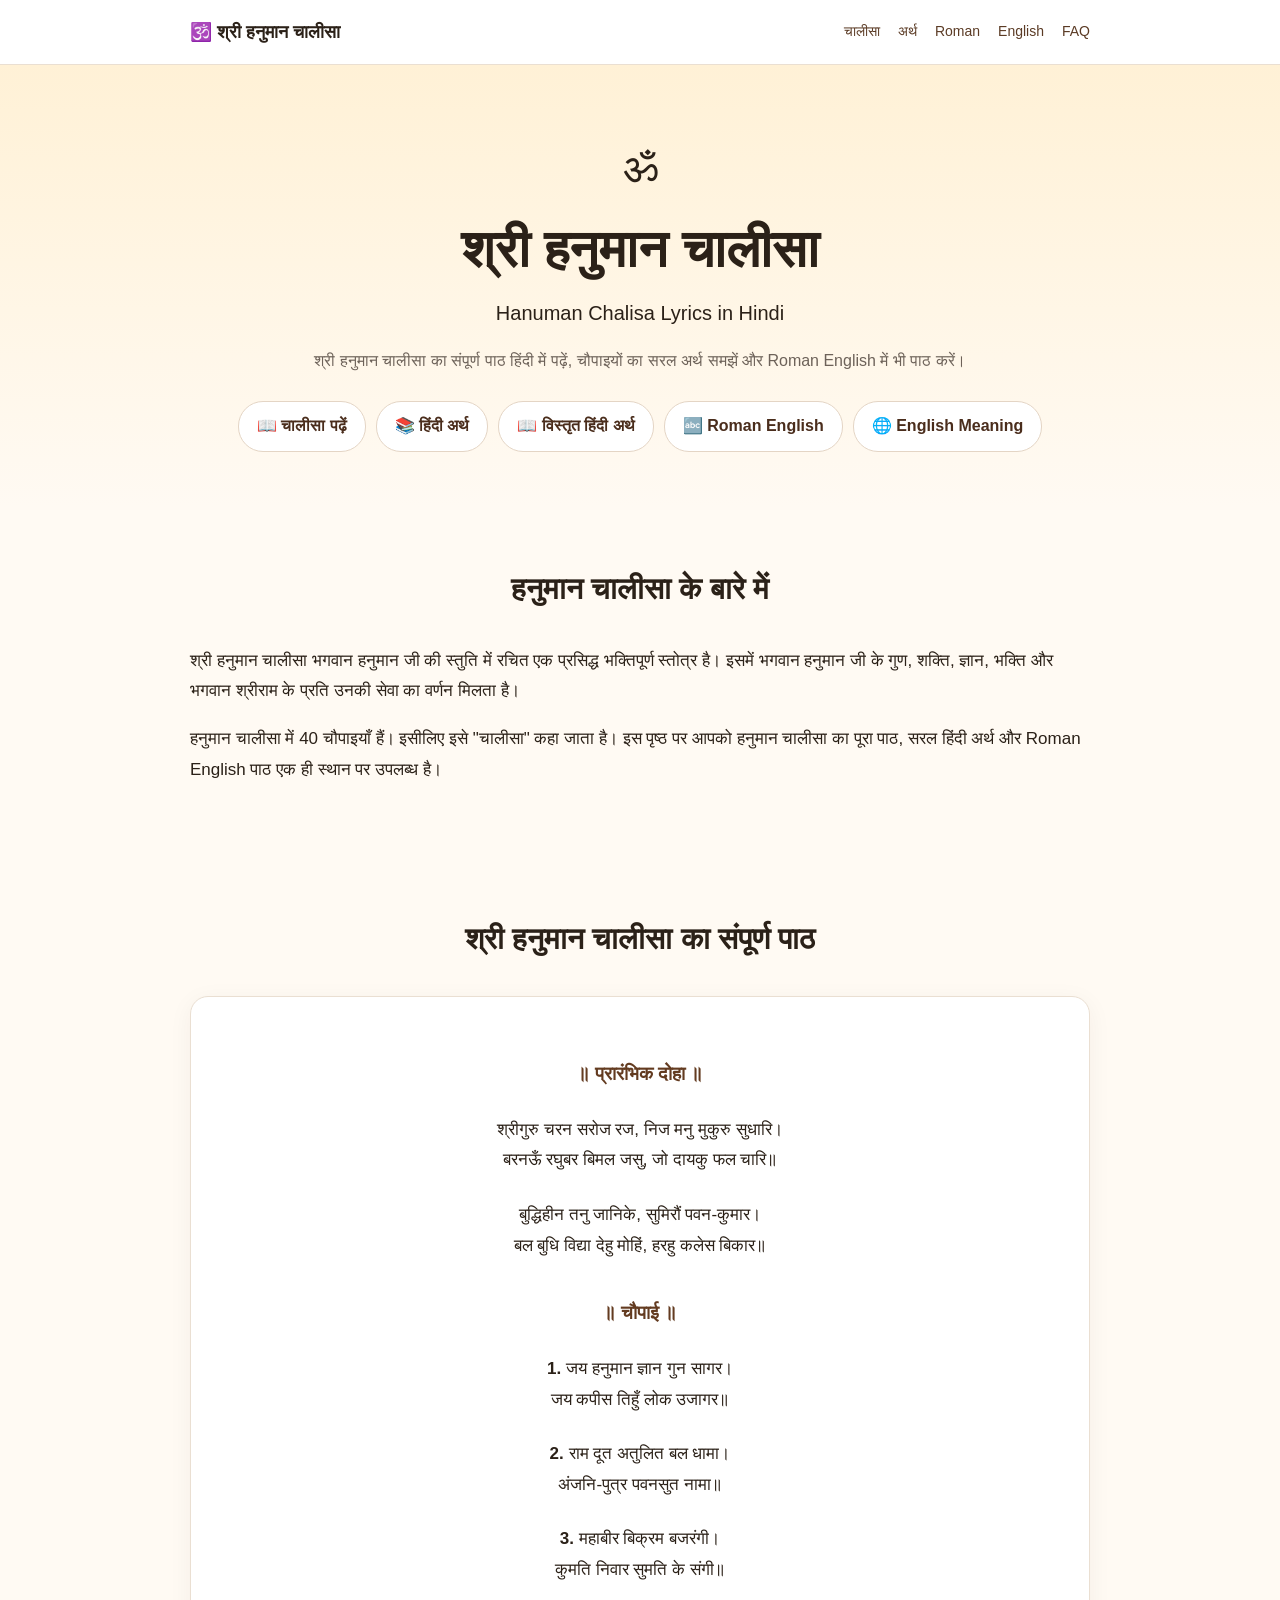
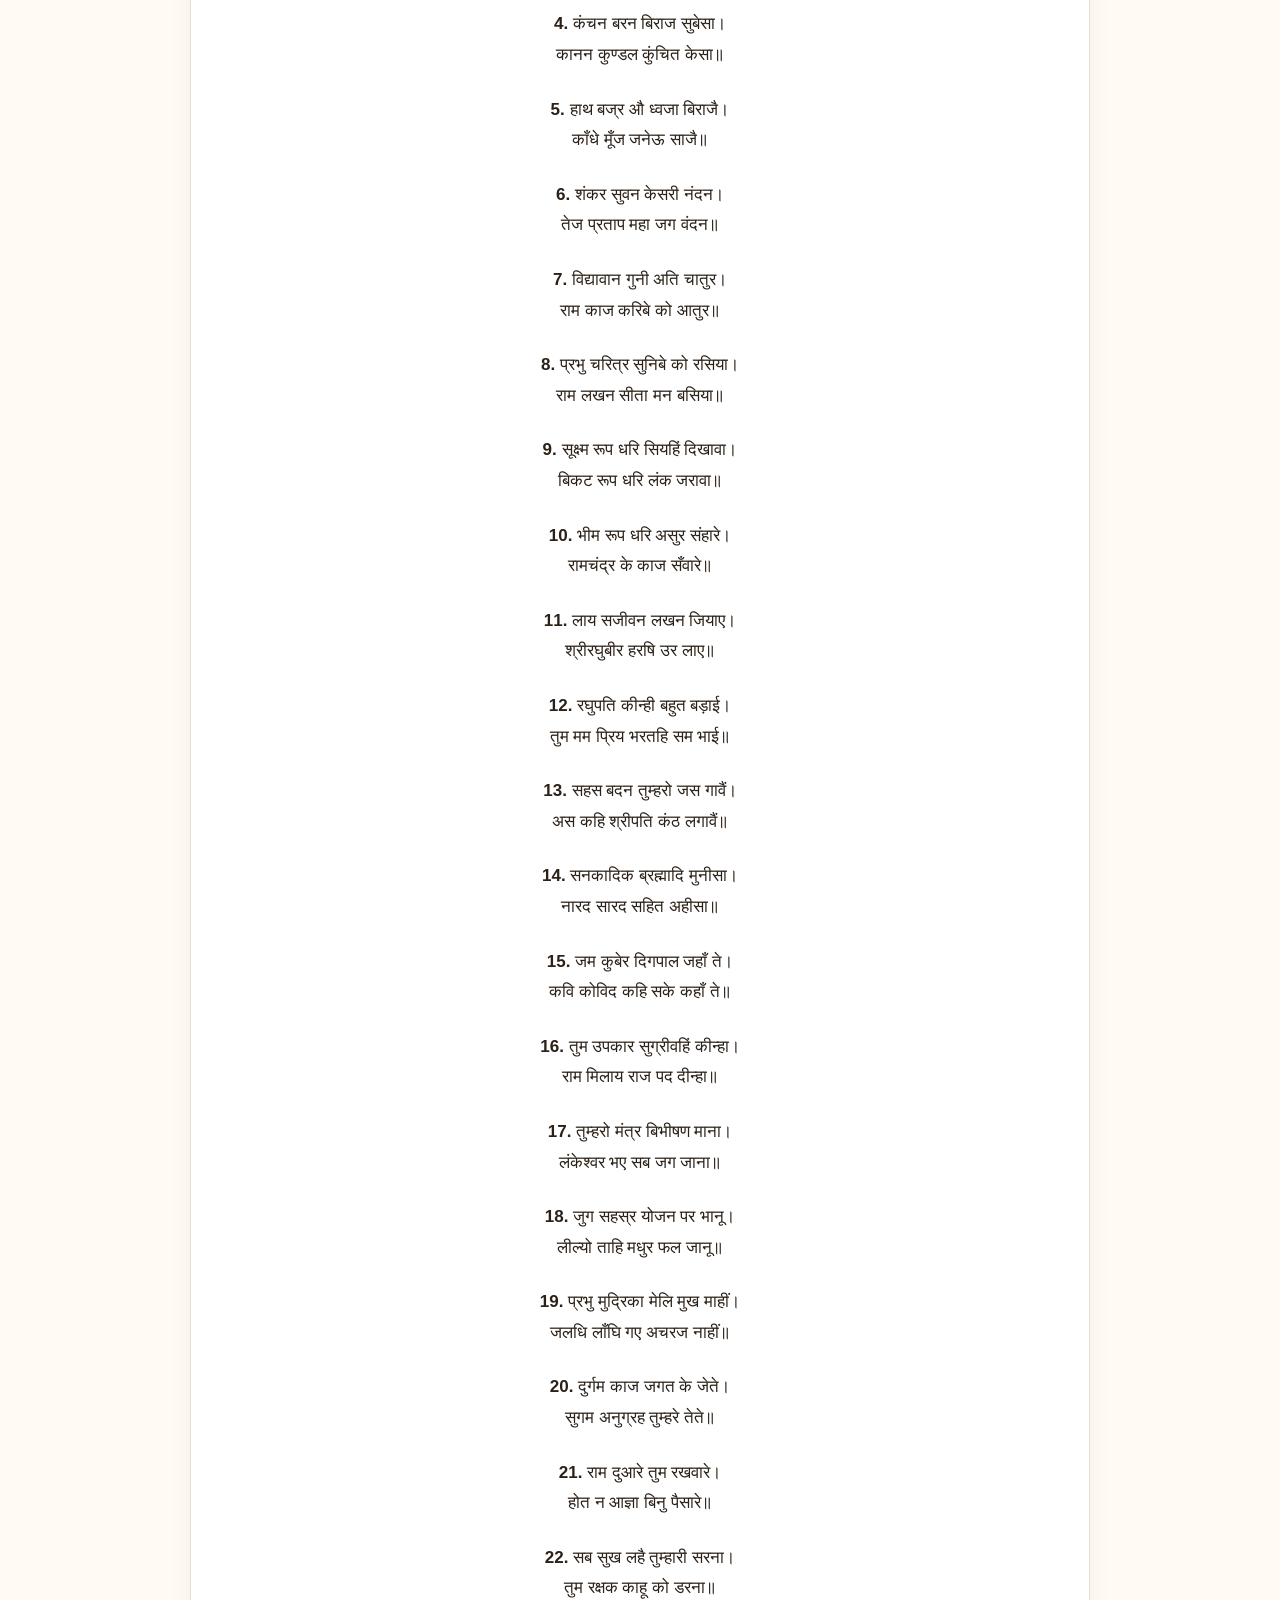
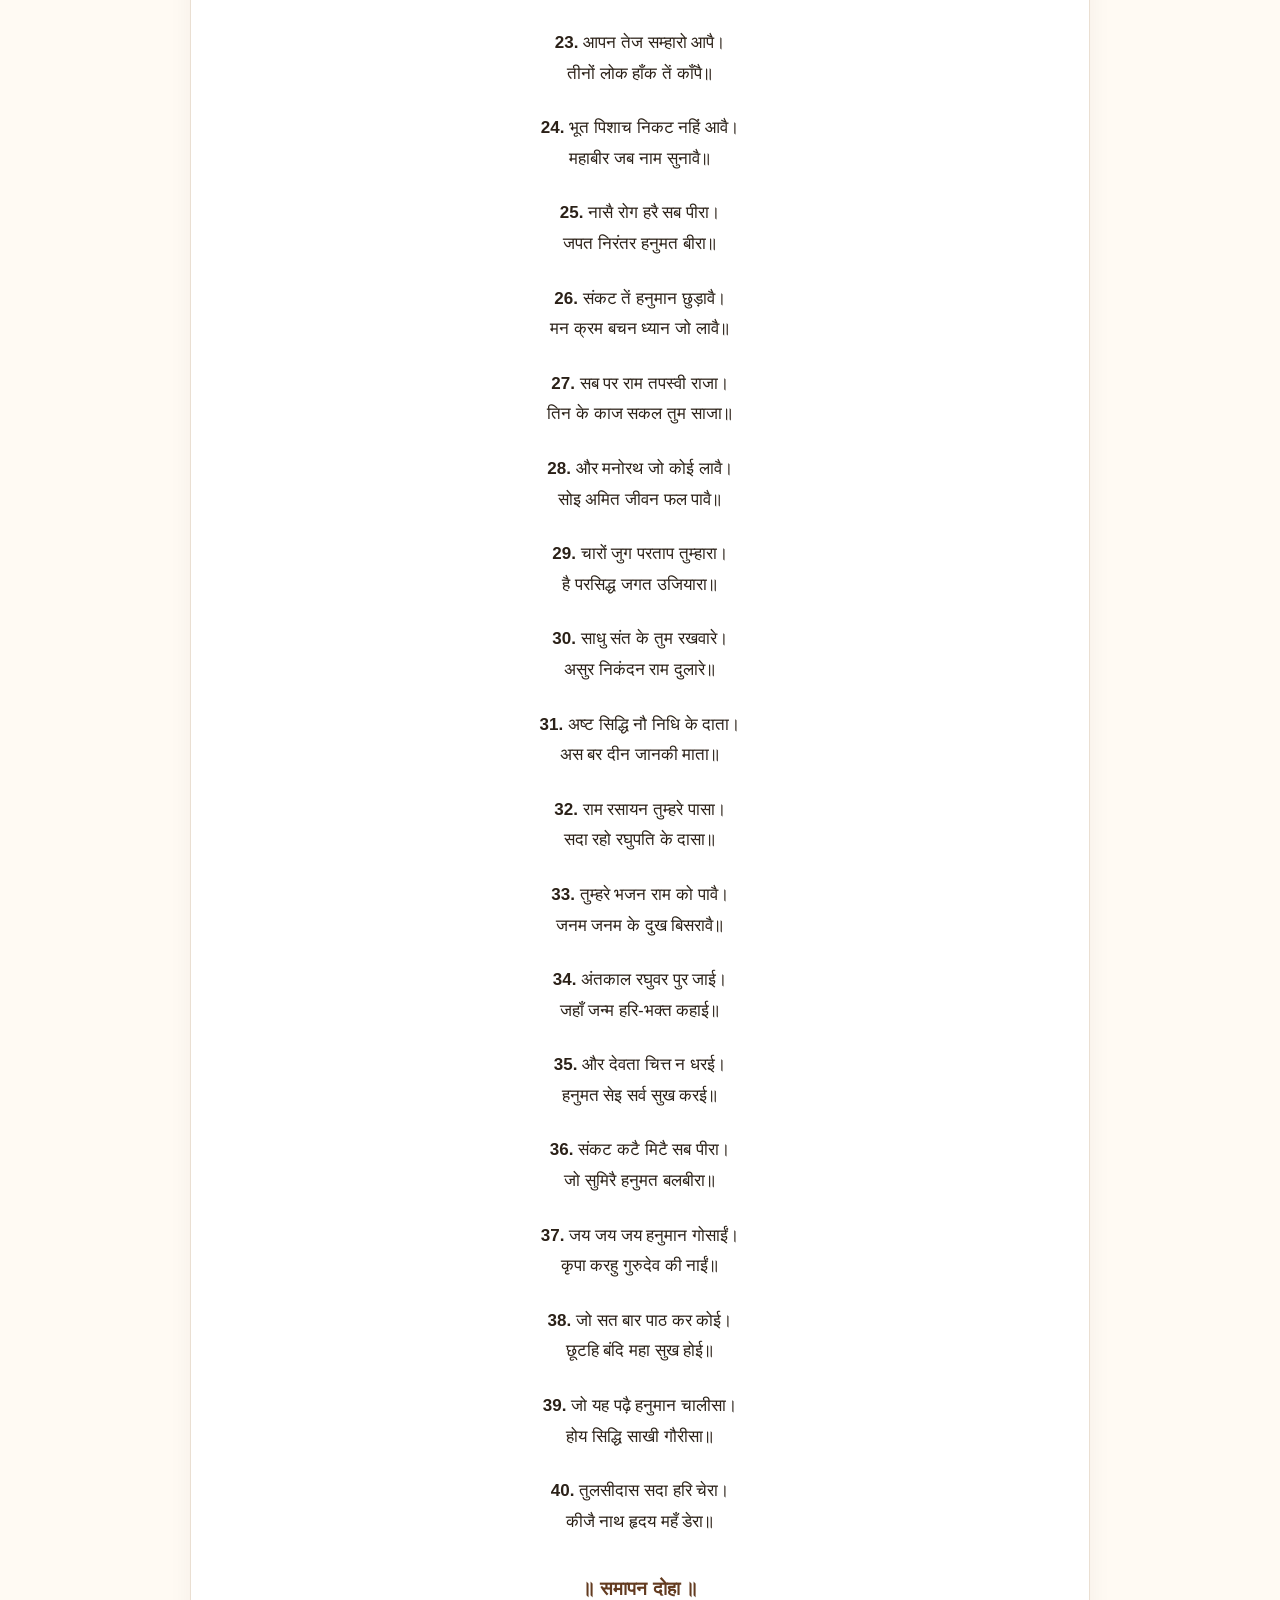
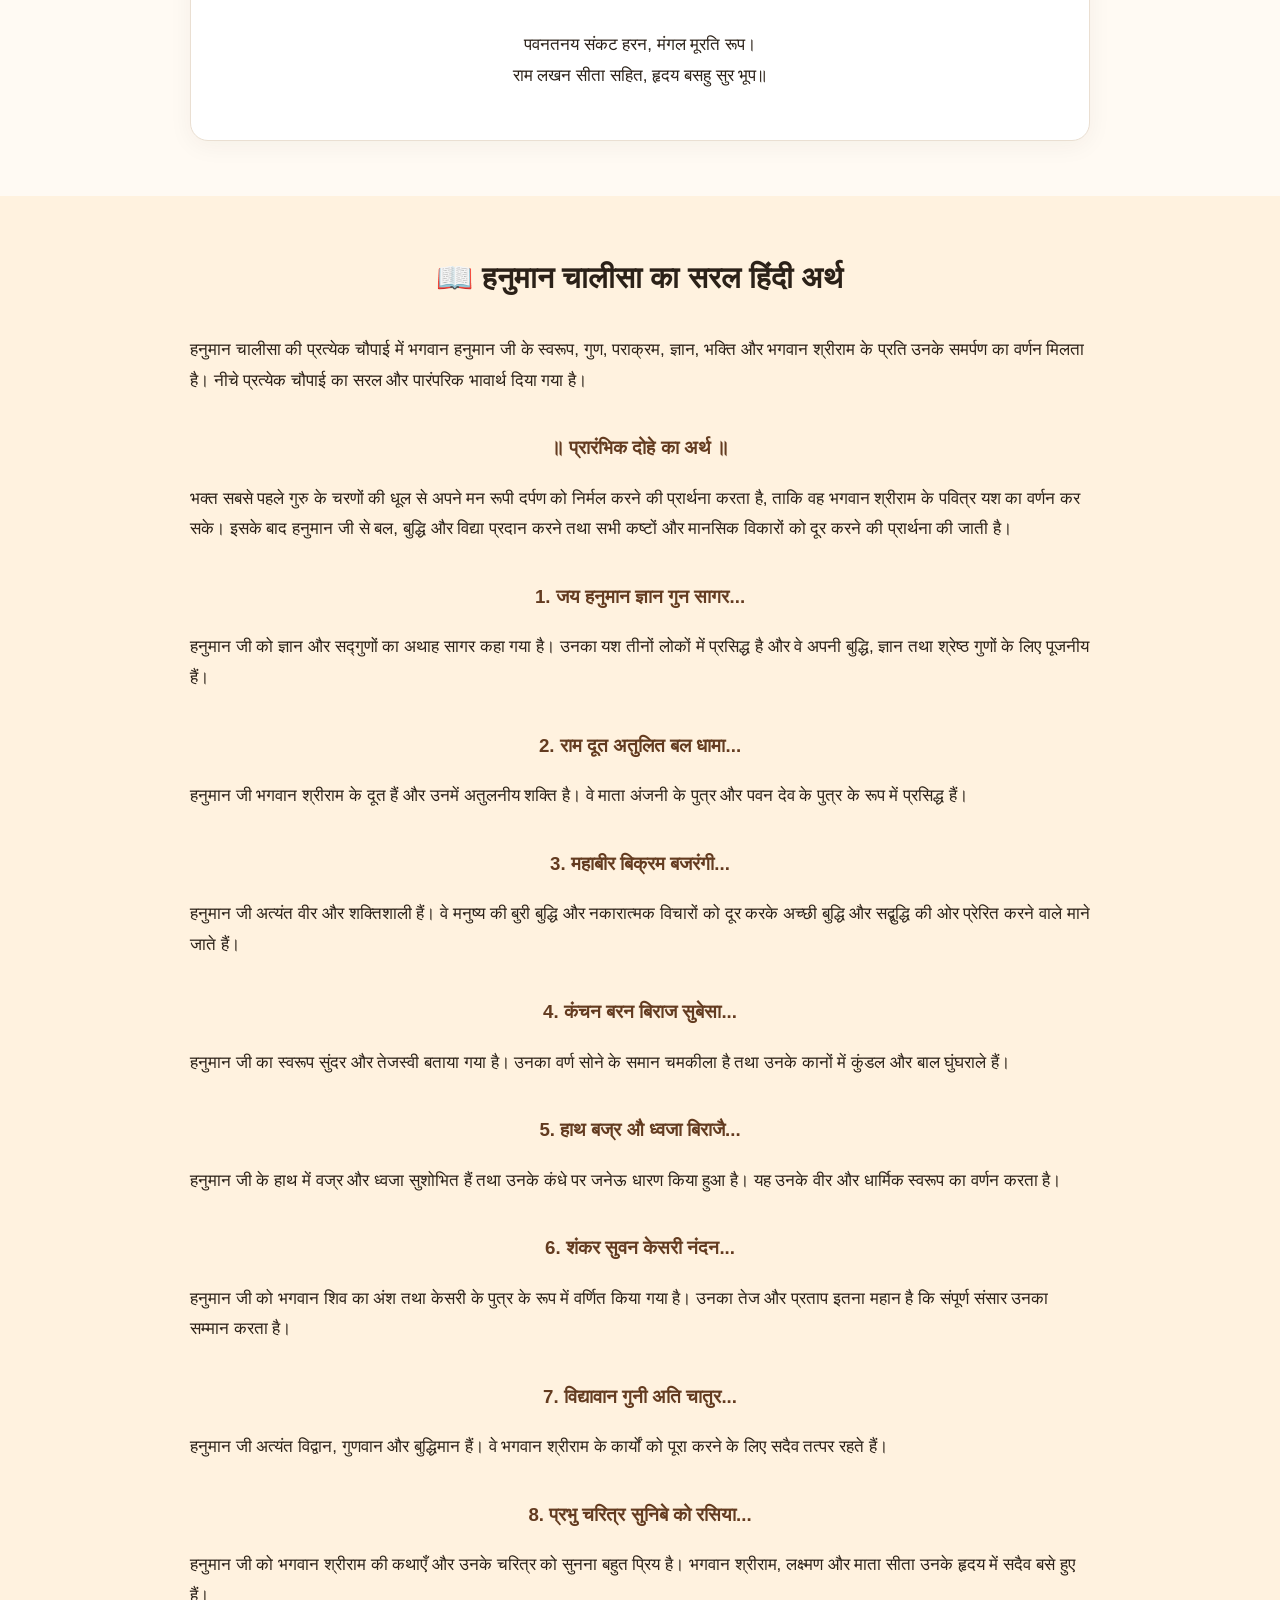
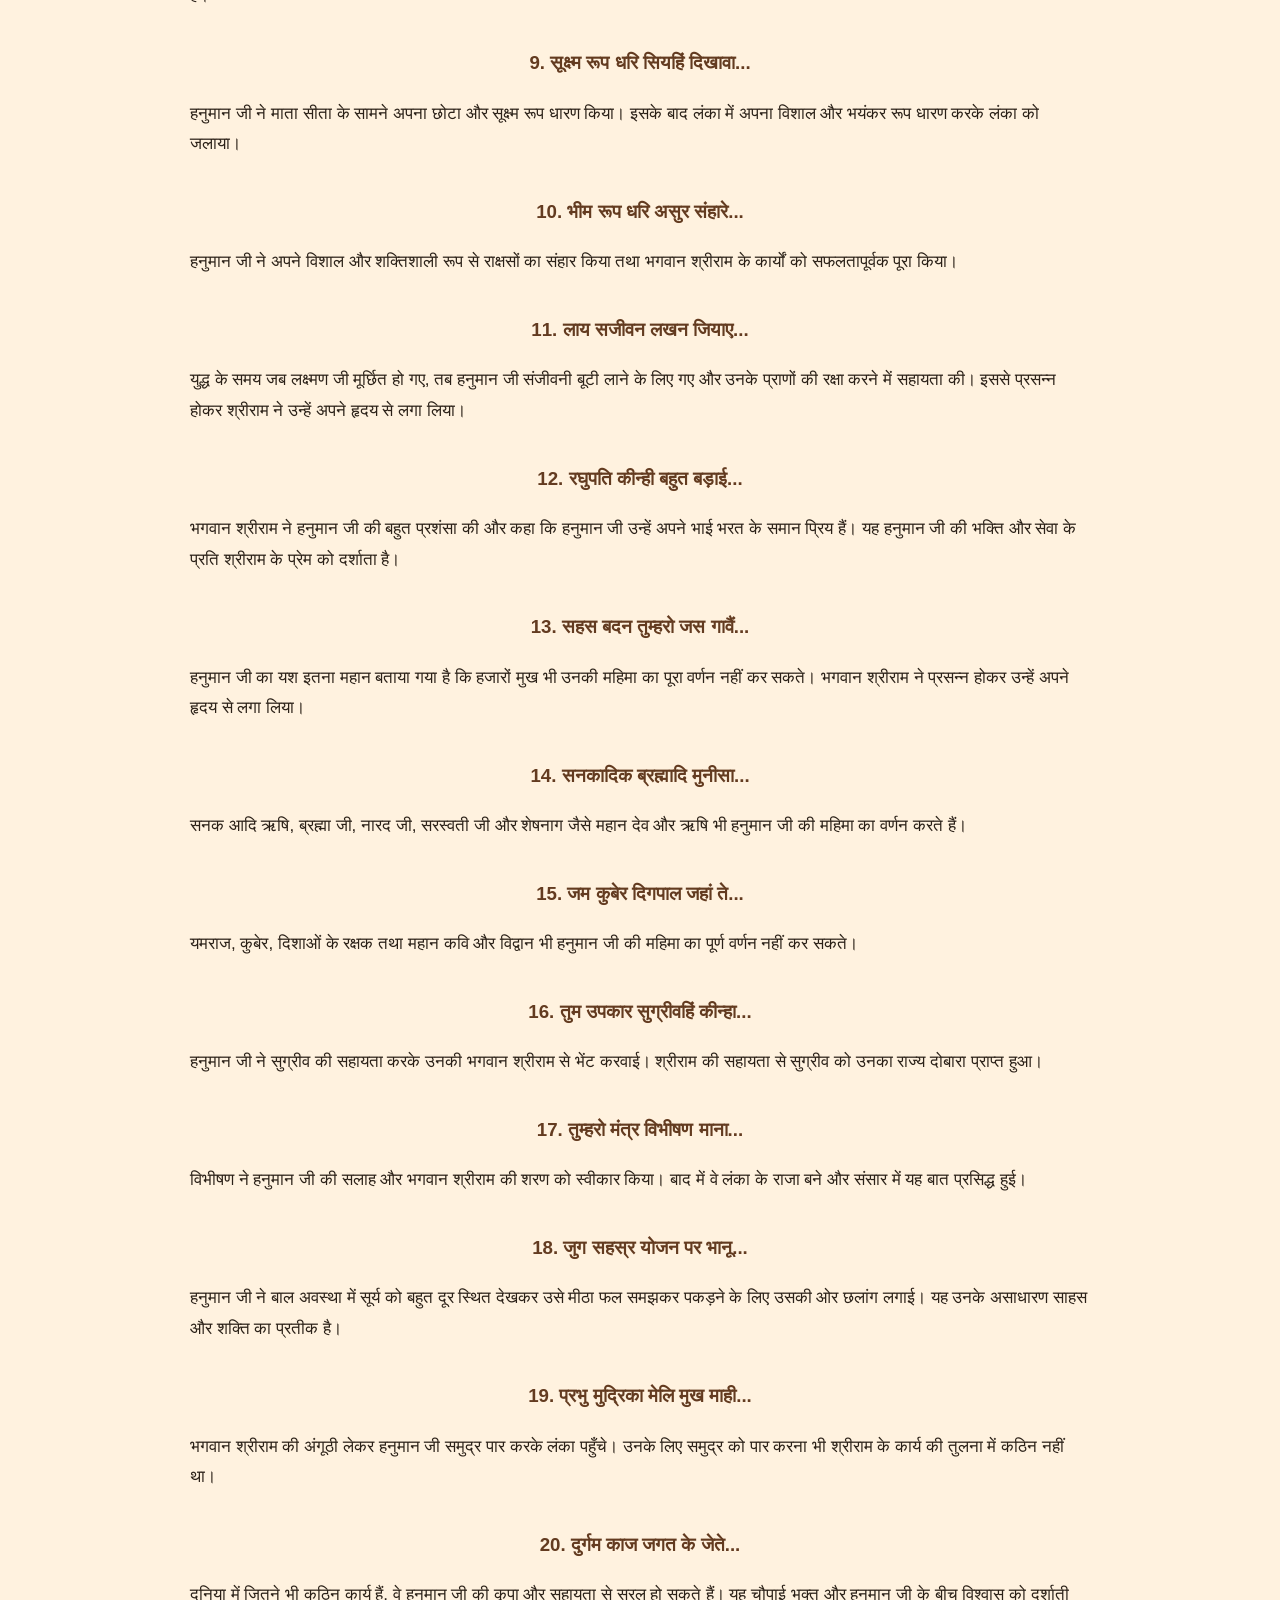
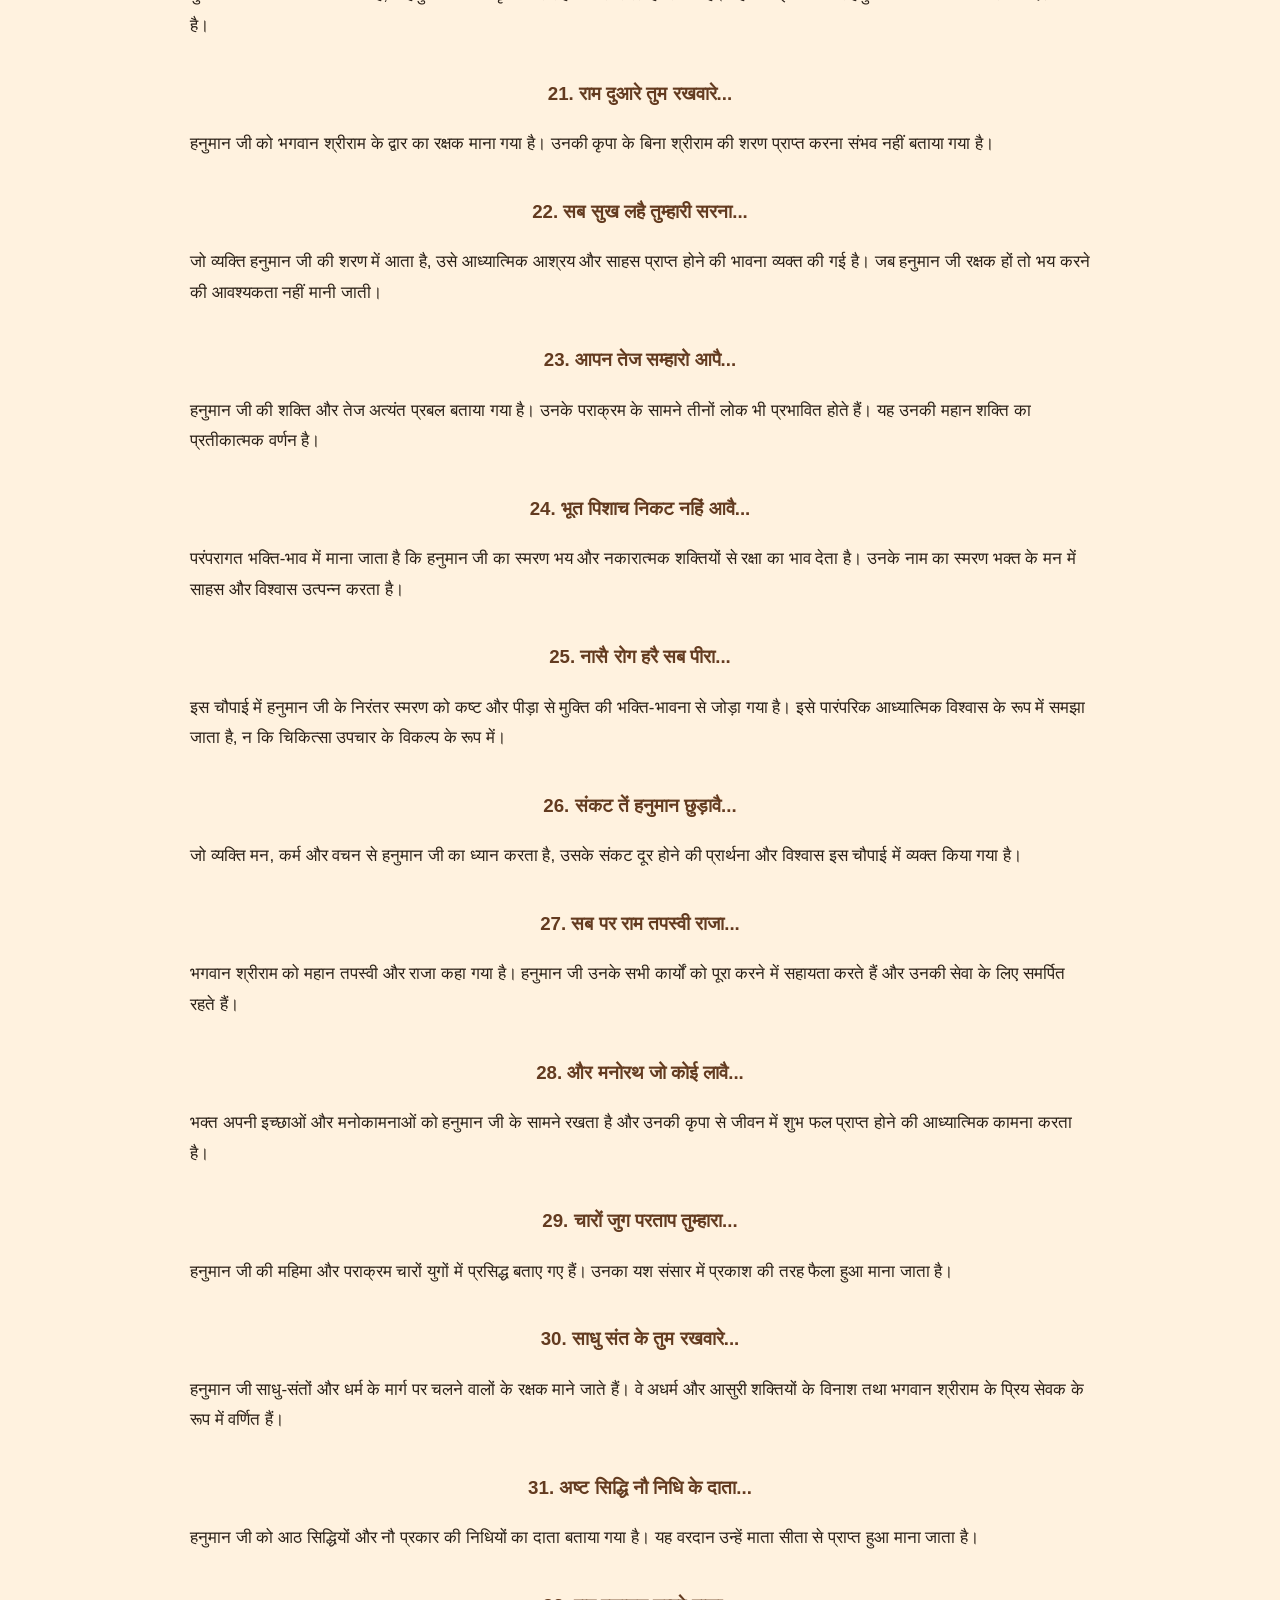
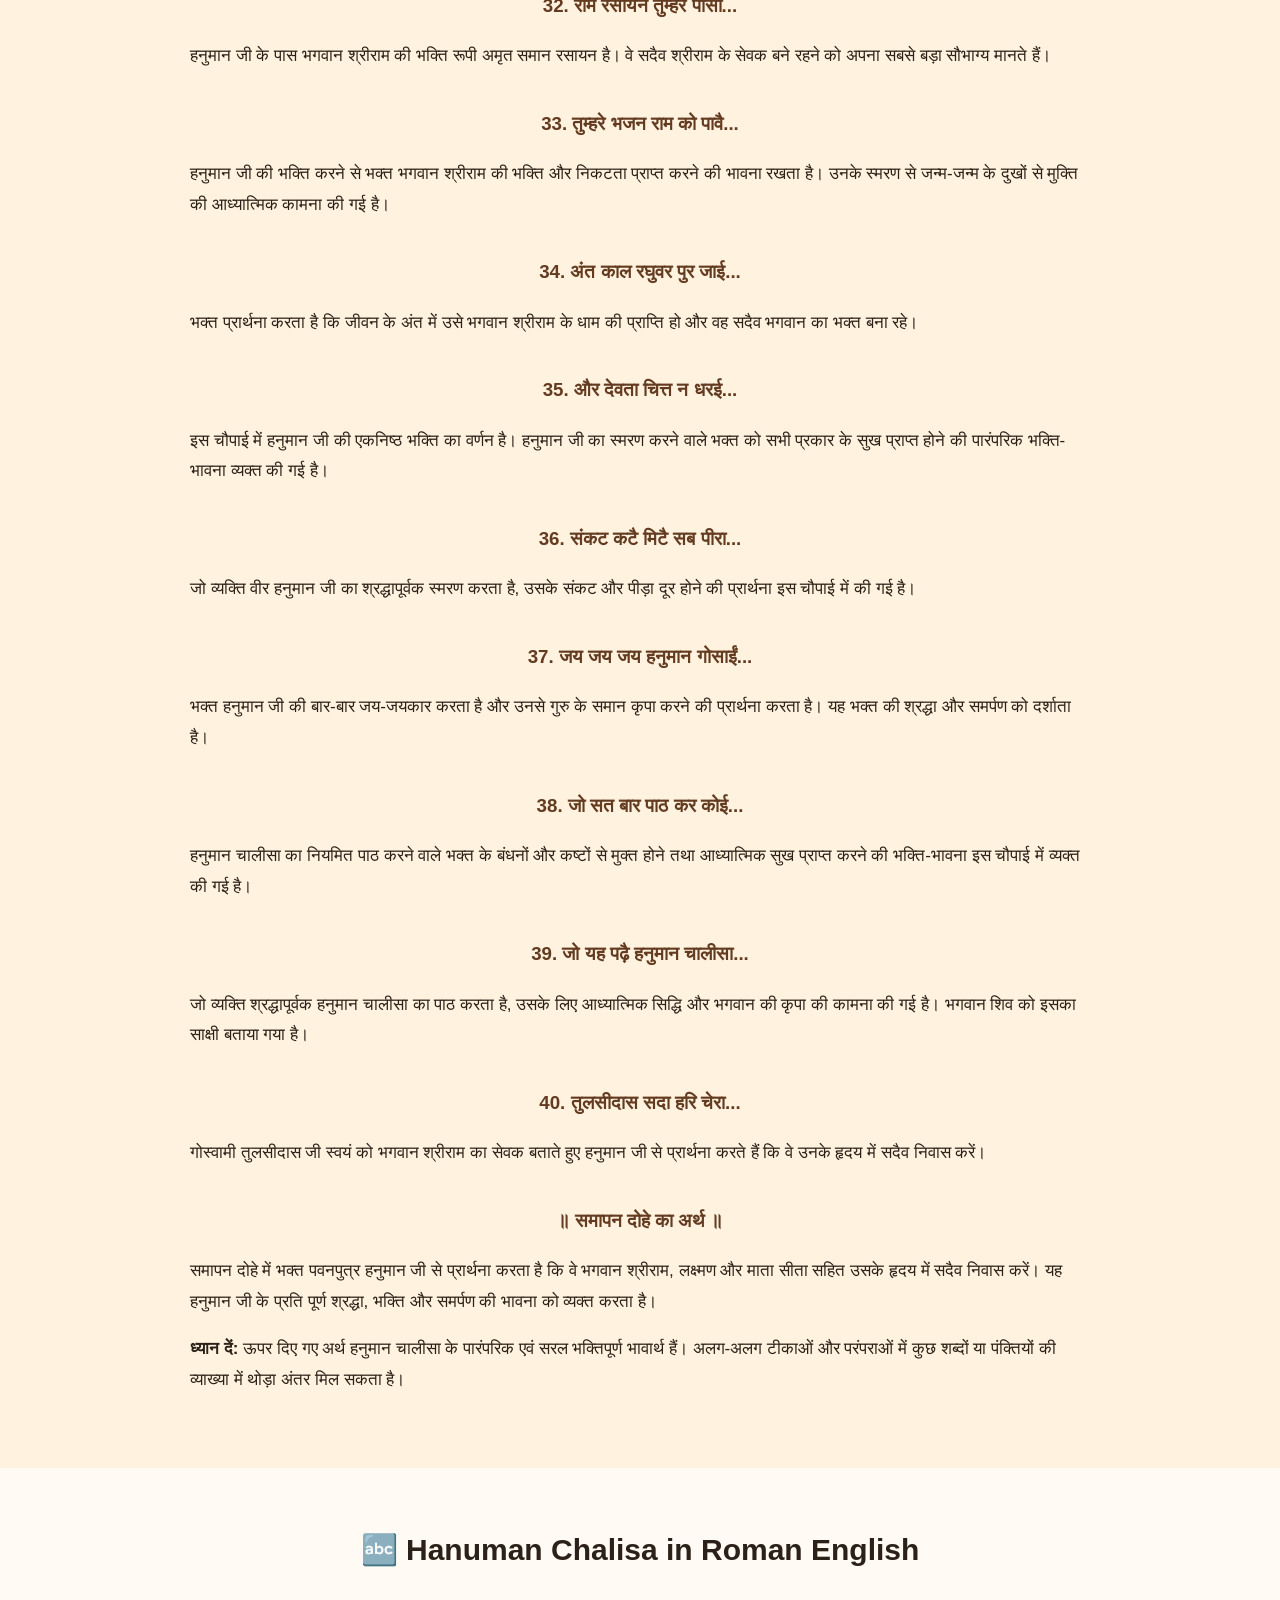
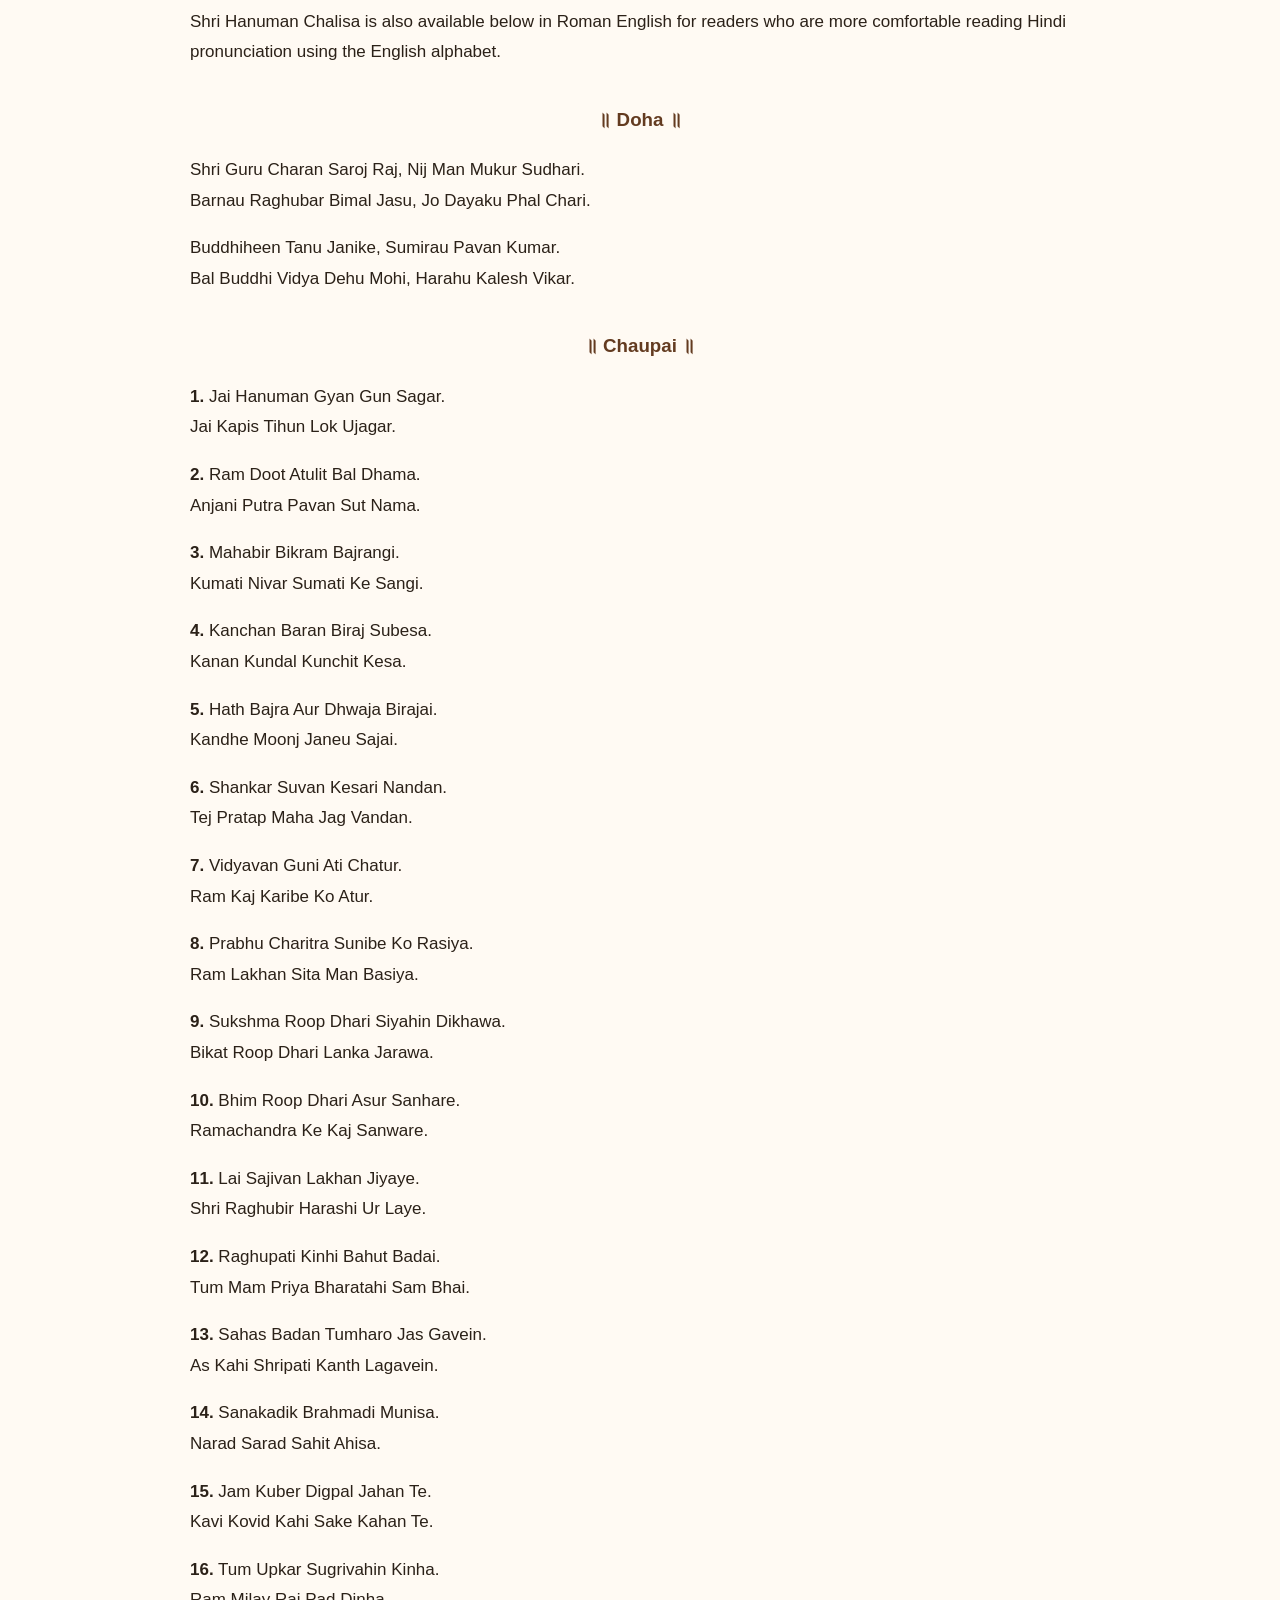
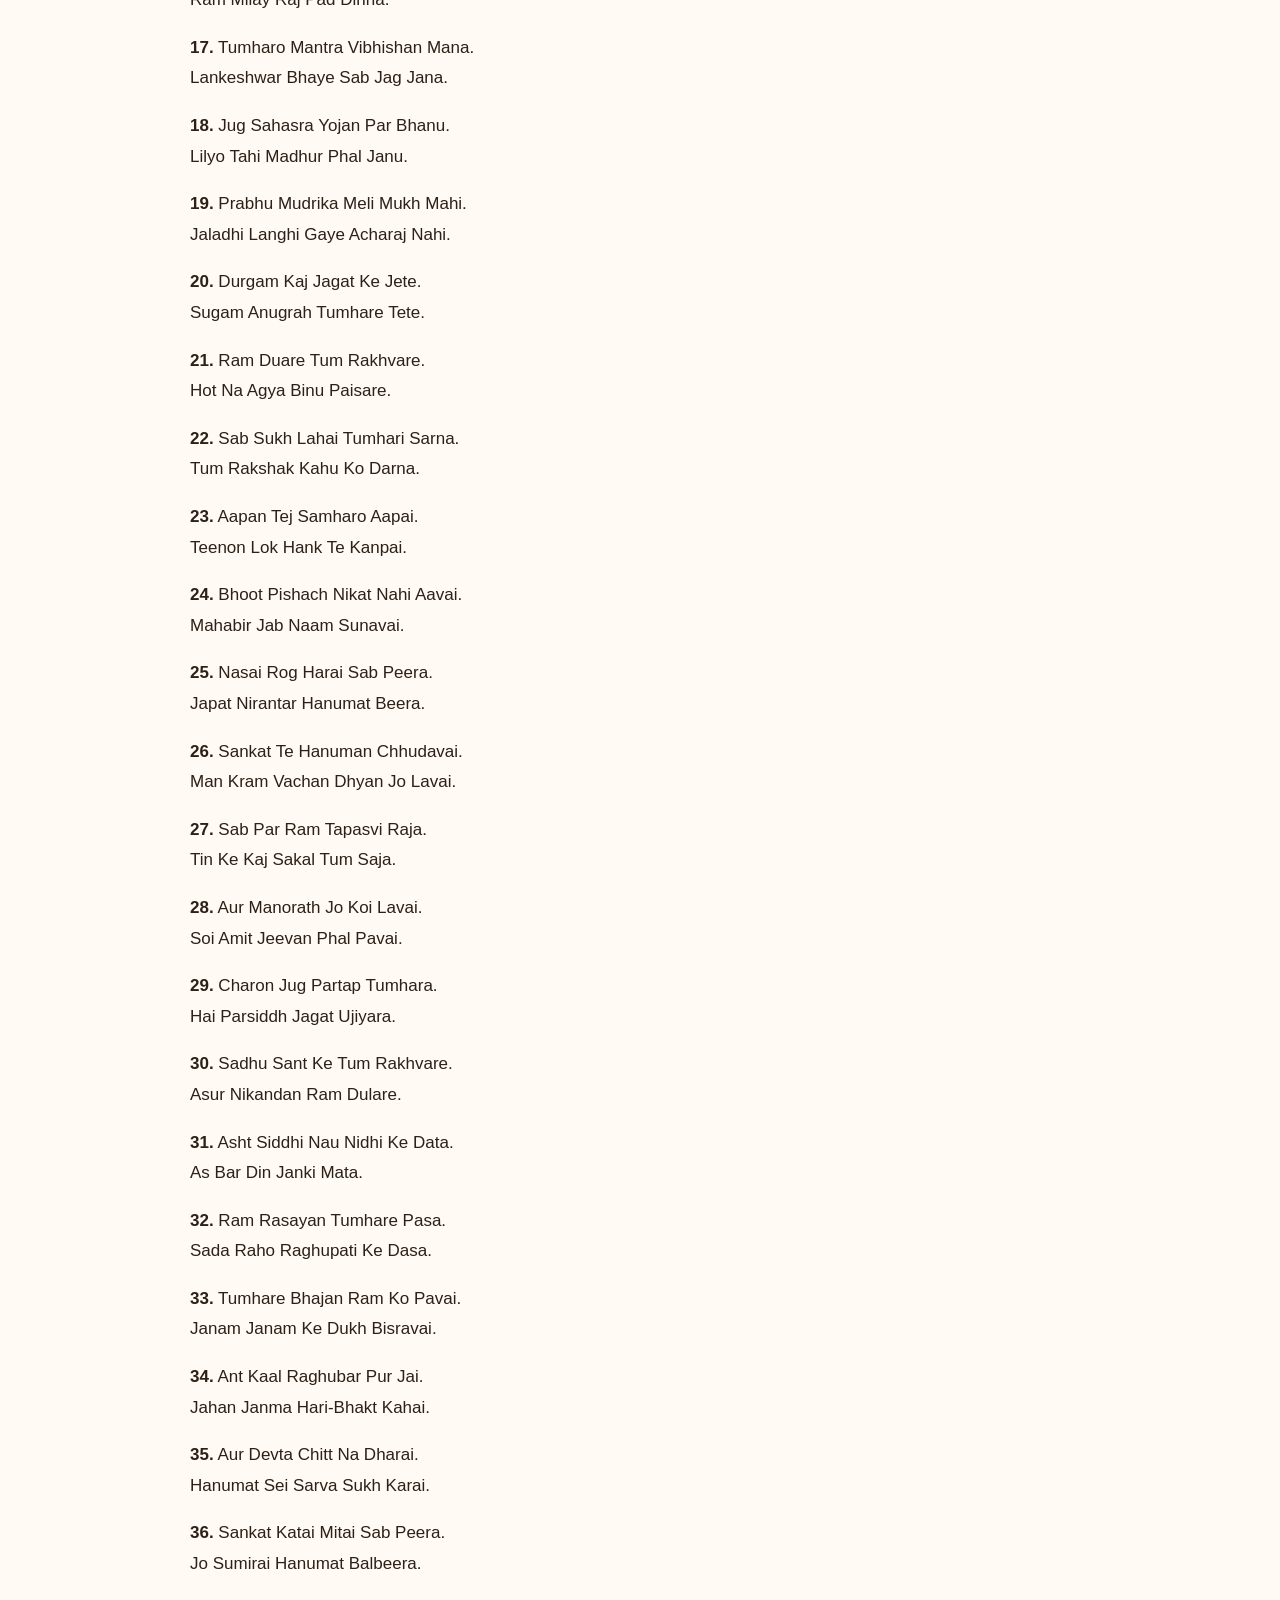
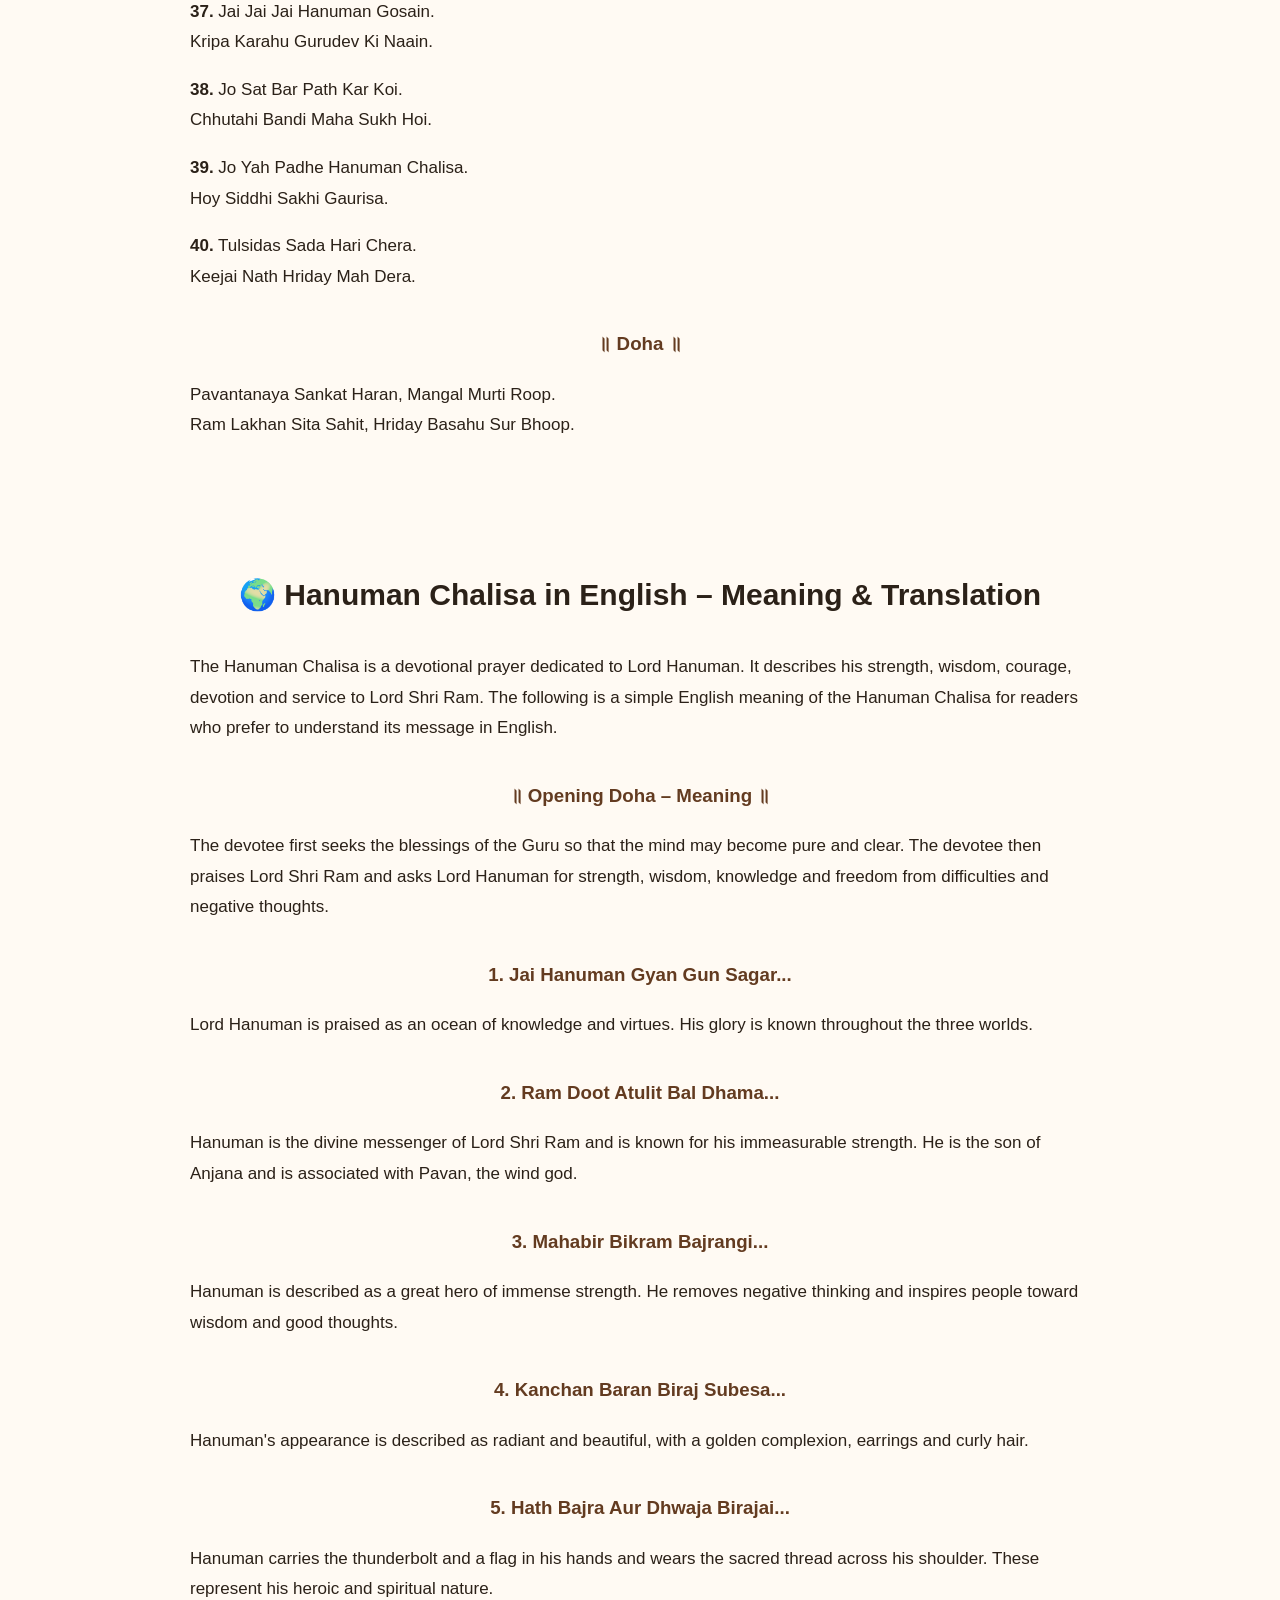
==== commit 15ed7990: "Update index.html" ====
--- a/index.html
+++ b/index.html
@@ -43,93 +43,14 @@
     }
     </script>
     
-    <!-- FAQ Structured Data -->
+<!-- Website Structured Data -->
 <script type="application/ld+json">
 {
   "@context": "https://schema.org",
-  "@type": "FAQPage",
-  "mainEntity": [
-    {
-      "@type": "Question",
-      "name": "What is Hanuman Chalisa?",
-      "acceptedAnswer": {
-        "@type": "Answer",
-        "text": "Hanuman Chalisa is a devotional prayer dedicated to Lord Hanuman, consisting of forty chaupais along with opening and closing dohas."
-      }
-    },
-    {
-      "@type": "Question",
-      "name": "How many Chaupais are there in Hanuman Chalisa?",
-      "acceptedAnswer": {
-        "@type": "Answer",
-        "text": "Hanuman Chalisa contains forty chaupais."
-      }
-    },
-    {
-      "@type": "Question",
-      "name": "Who wrote Hanuman Chalisa?",
-      "acceptedAnswer": {
-        "@type": "Answer",
-        "text": "Hanuman Chalisa is traditionally attributed to Goswami Tulsidas."
-      }
-    },
-    {
-      "@type": "Question",
-      "name": "What is the meaning of Hanuman Chalisa?",
-      "acceptedAnswer": {
-        "@type": "Answer",
-        "text": "The Hanuman Chalisa describes the qualities, devotion, strength and virtues associated with Lord Hanuman. A simple Hindi meaning and English meaning are provided on this website."
-      }
-    },
-    {
-      "@type": "Question",
-      "name": "Can I read Hanuman Chalisa in Roman English?",
-      "acceptedAnswer": {
-        "@type": "Answer",
-        "text": "Yes. A complete Roman English version of the Hanuman Chalisa is available on this website."
-      }
-    },
-    {
-      "@type": "Question",
-      "name": "How long does it take to read Hanuman Chalisa?",
-      "acceptedAnswer": {
-        "@type": "Answer",
-        "text": "The time depends on reading speed and recitation style. A normal reading generally takes only a few minutes."
-      }
-    },
-    {
-      "@type": "Question",
-      "name": "When can Hanuman Chalisa be read?",
-      "acceptedAnswer": {
-        "@type": "Answer",
-        "text": "Hanuman Chalisa can be read as part of personal devotional practice. Many devotees choose to recite it in the morning, evening or according to their personal routine."
-      }
-    },
-    {
-      "@type": "Question",
-      "name": "Can I read Hanuman Chalisa every day?",
-      "acceptedAnswer": {
-        "@type": "Answer",
-        "text": "Yes. Many devotees include Hanuman Chalisa in their daily devotional practice."
-      }
-    },
-    {
-      "@type": "Question",
-      "name": "Is Hanuman Chalisa available in Hindi and English?",
-      "acceptedAnswer": {
-        "@type": "Answer",
-        "text": "Yes. This website provides the Hanuman Chalisa in Hindi, Roman English and English meaning."
-      }
-    },
-    {
-      "@type": "Question",
-      "name": "Where can I read the complete Hanuman Chalisa online?",
-      "acceptedAnswer": {
-        "@type": "Answer",
-        "text": "You can read the complete Hanuman Chalisa in Hindi, along with Hindi meaning, Roman English and English meaning, on this website."
-      }
-    }
-  ]
+  "@type": "WebSite",
+  "name": "Shree Hanuman Chalisa",
+  "alternateName": "श्री हनुमान चालीसा",
+  "url": "https://shreehanumanchalisa.me/"
 }
 </script>
     
@@ -179,7 +100,8 @@
 
         <div class="quick-links">
             <a href="#chalisa">📖 चालीसा पढ़ें</a>
-            <a href="#meaning">📚 हिंदी अर्थ</a>
+            <a href="#meaning">📚 हिंदी अर्थ</a> 
+            <a href="hanuman-chalisa-meaning.html">📖 विस्तृत हिंदी अर्थ</a>
             <a href="#roman">🔤 Roman English</a>
             <a href="#english-meaning">🌐 English Meaning</a>
         </div>
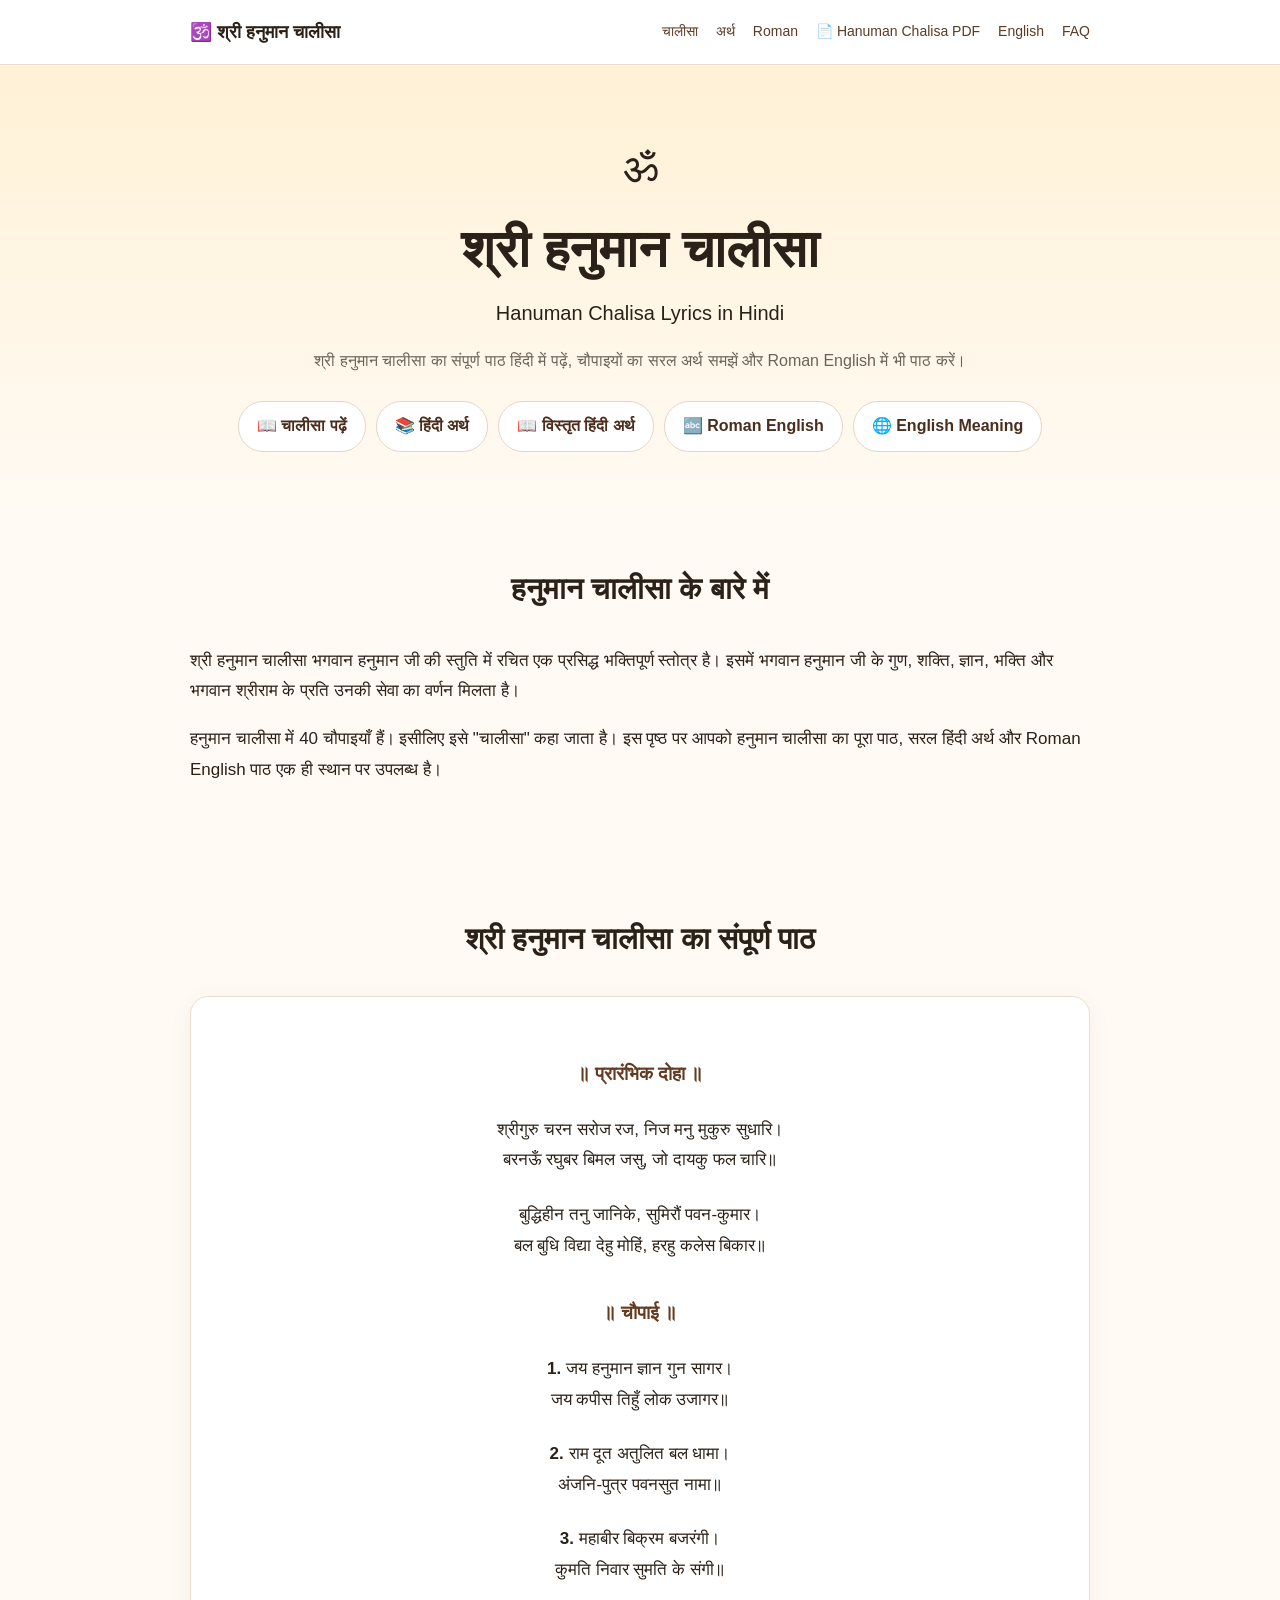
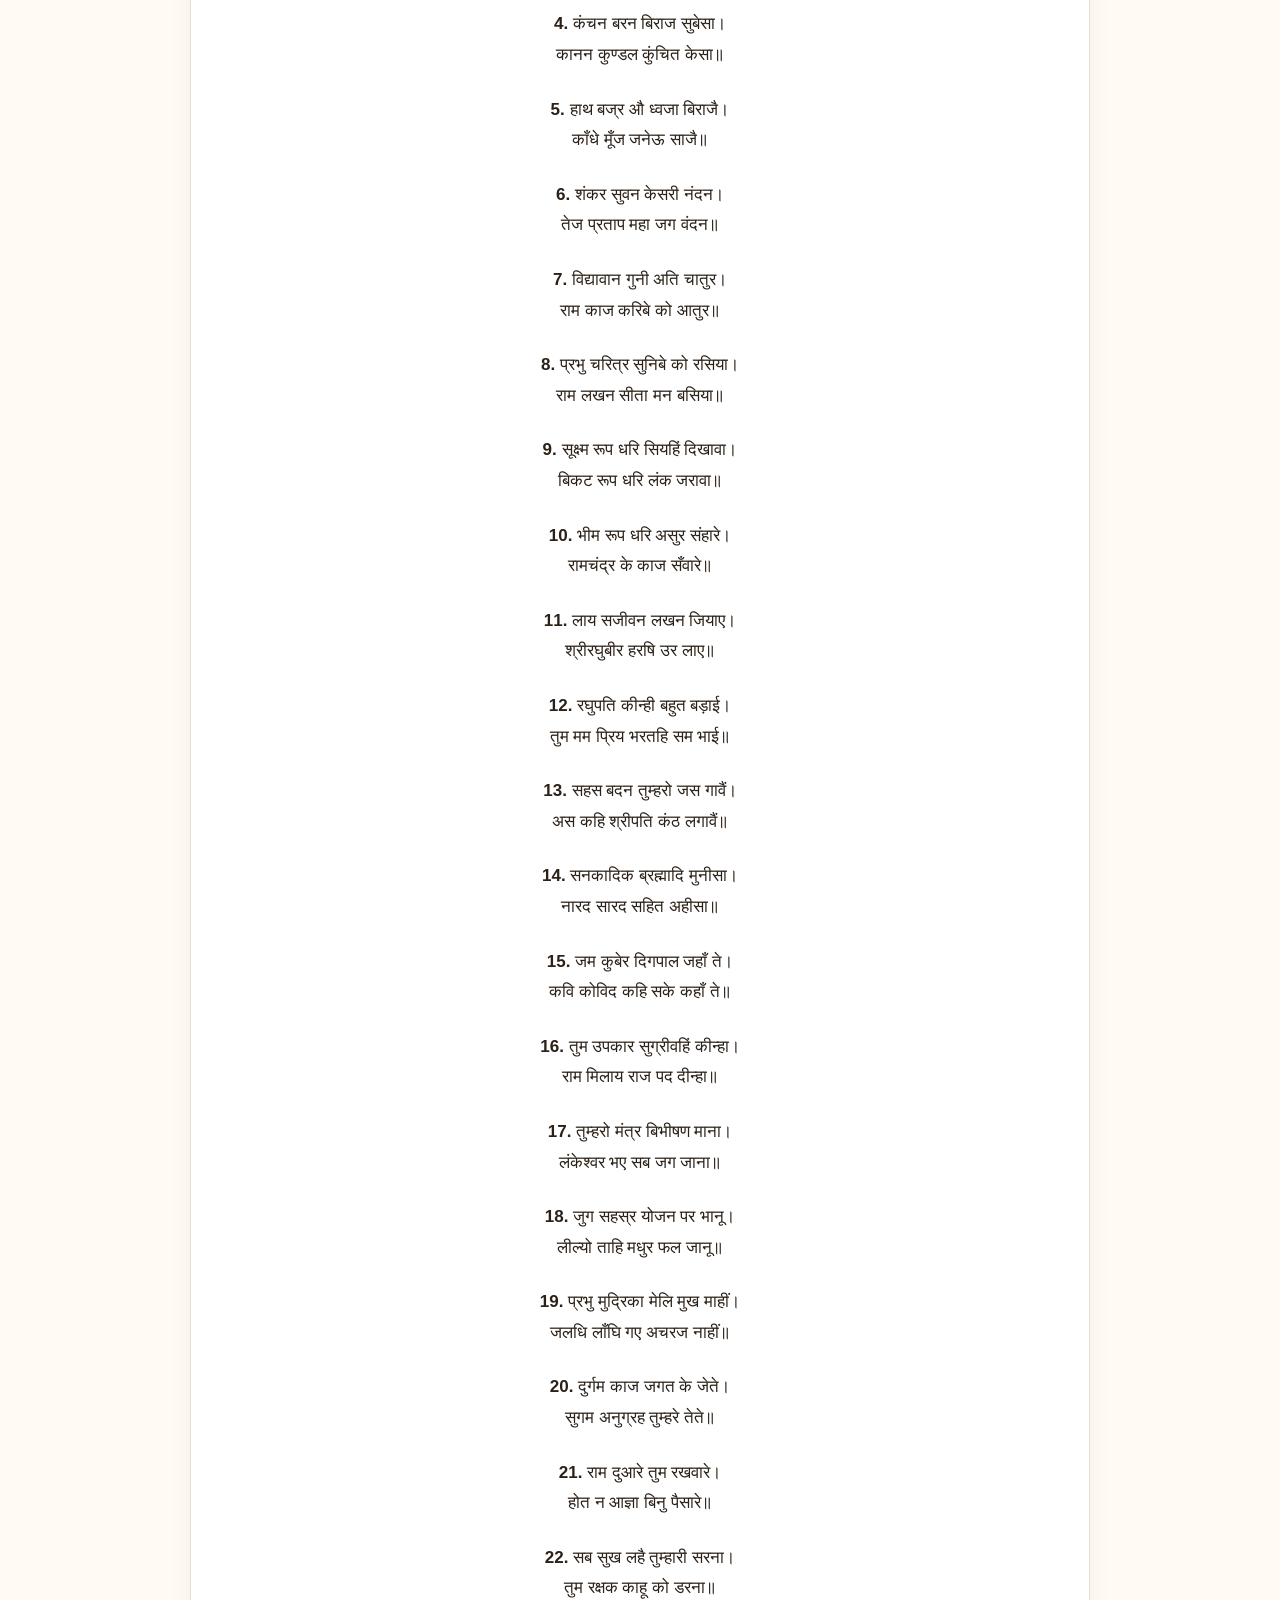
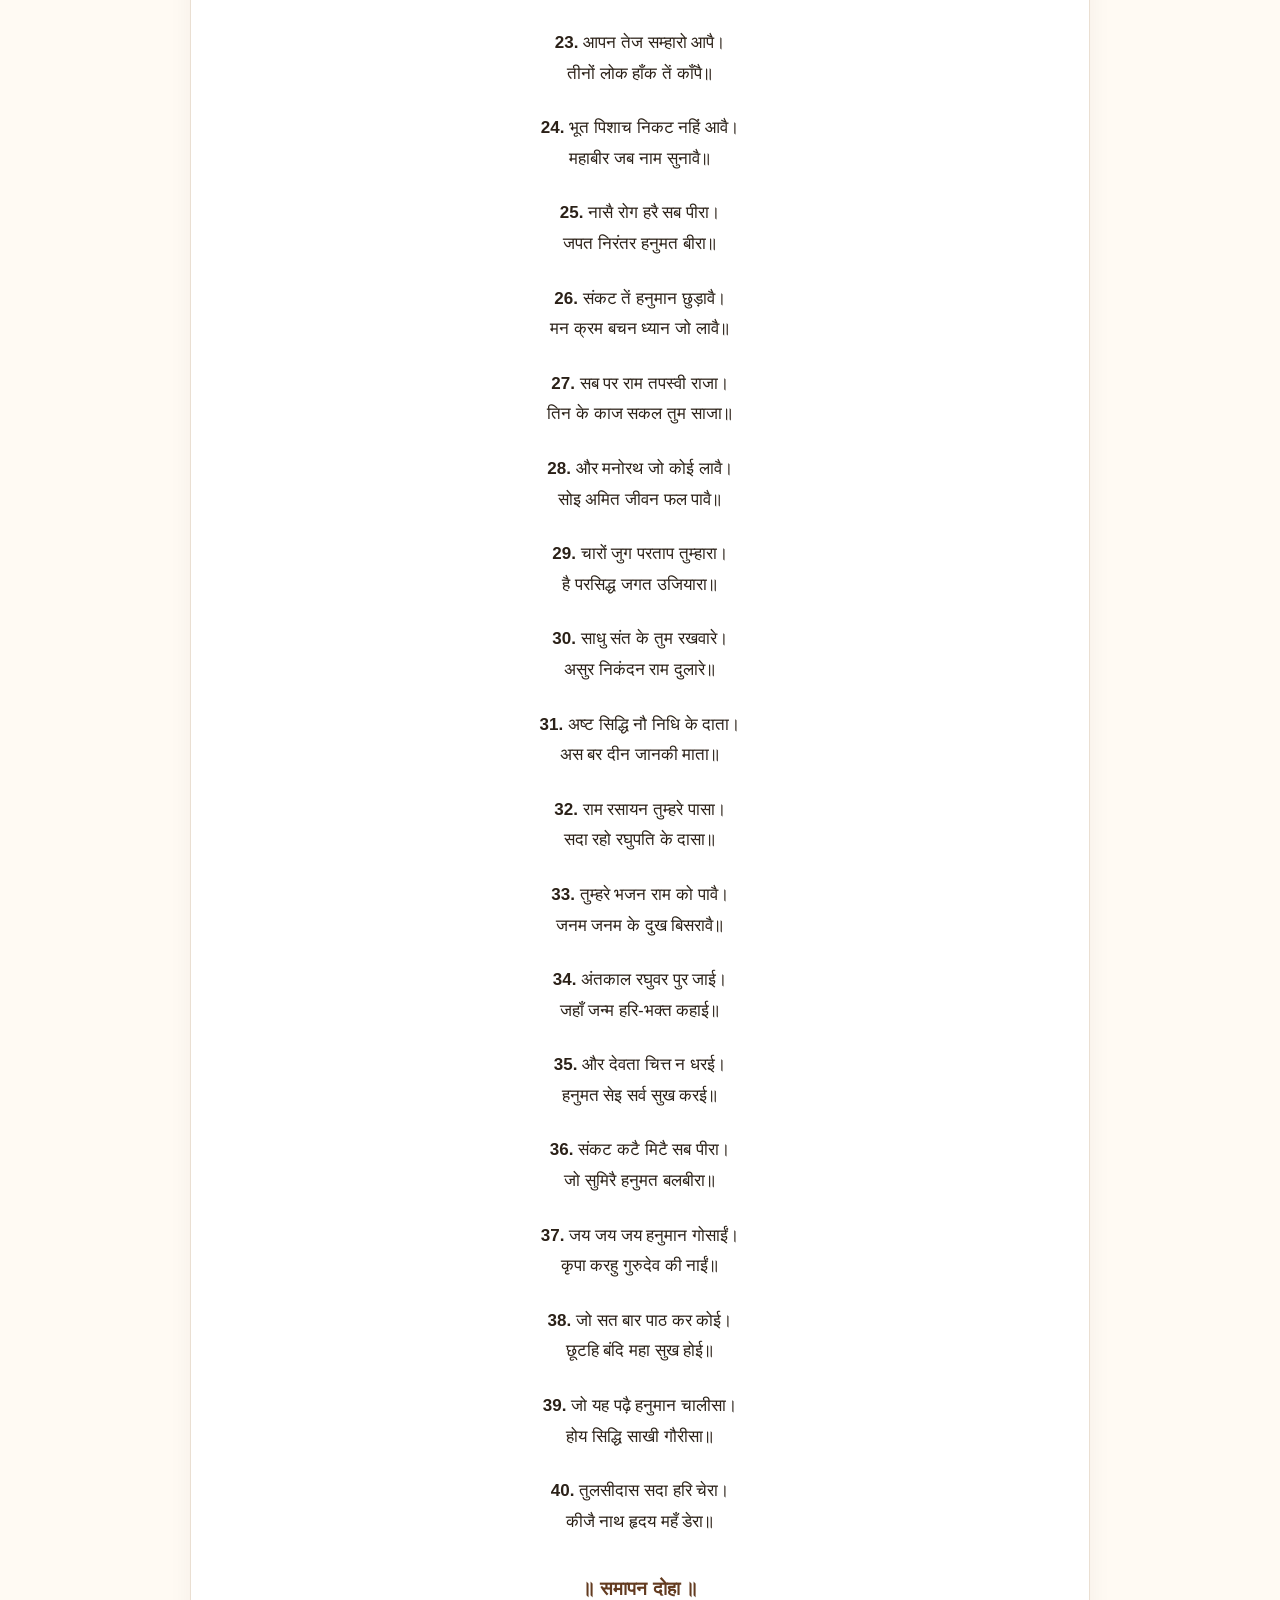
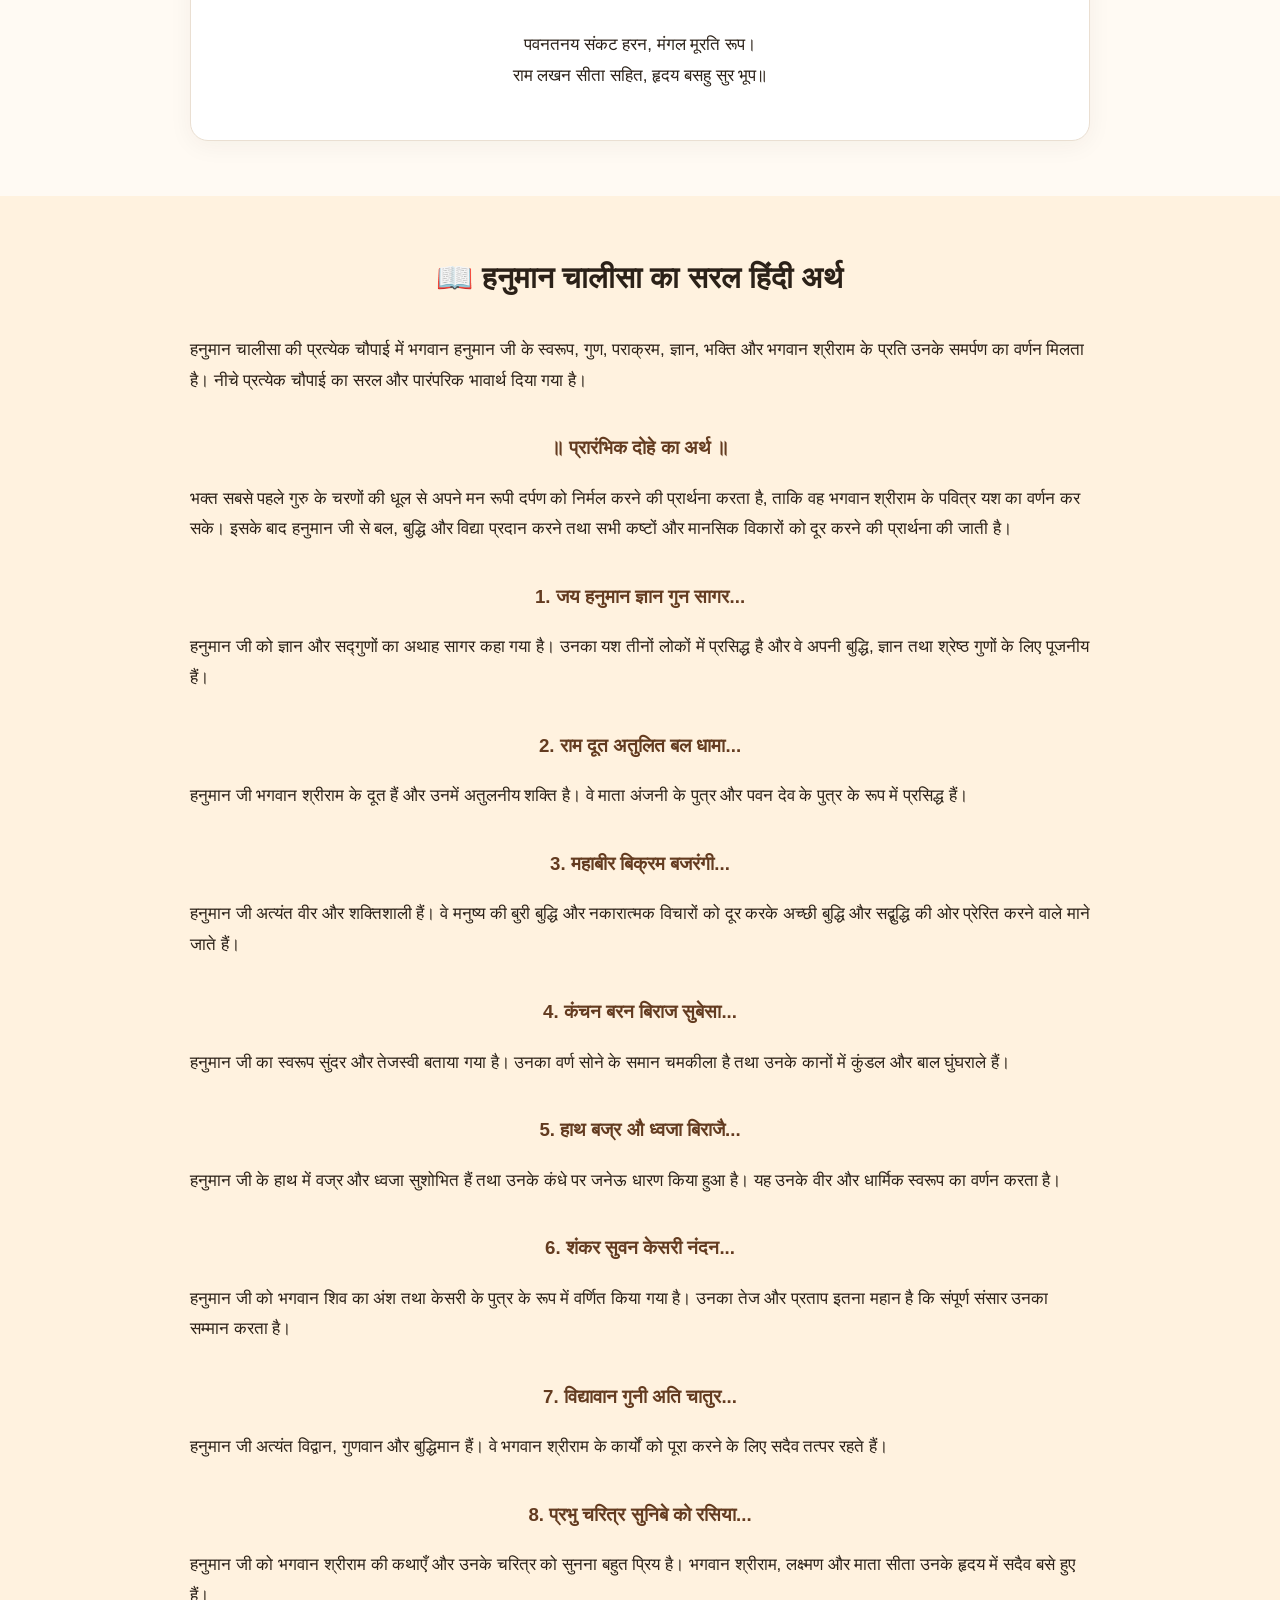
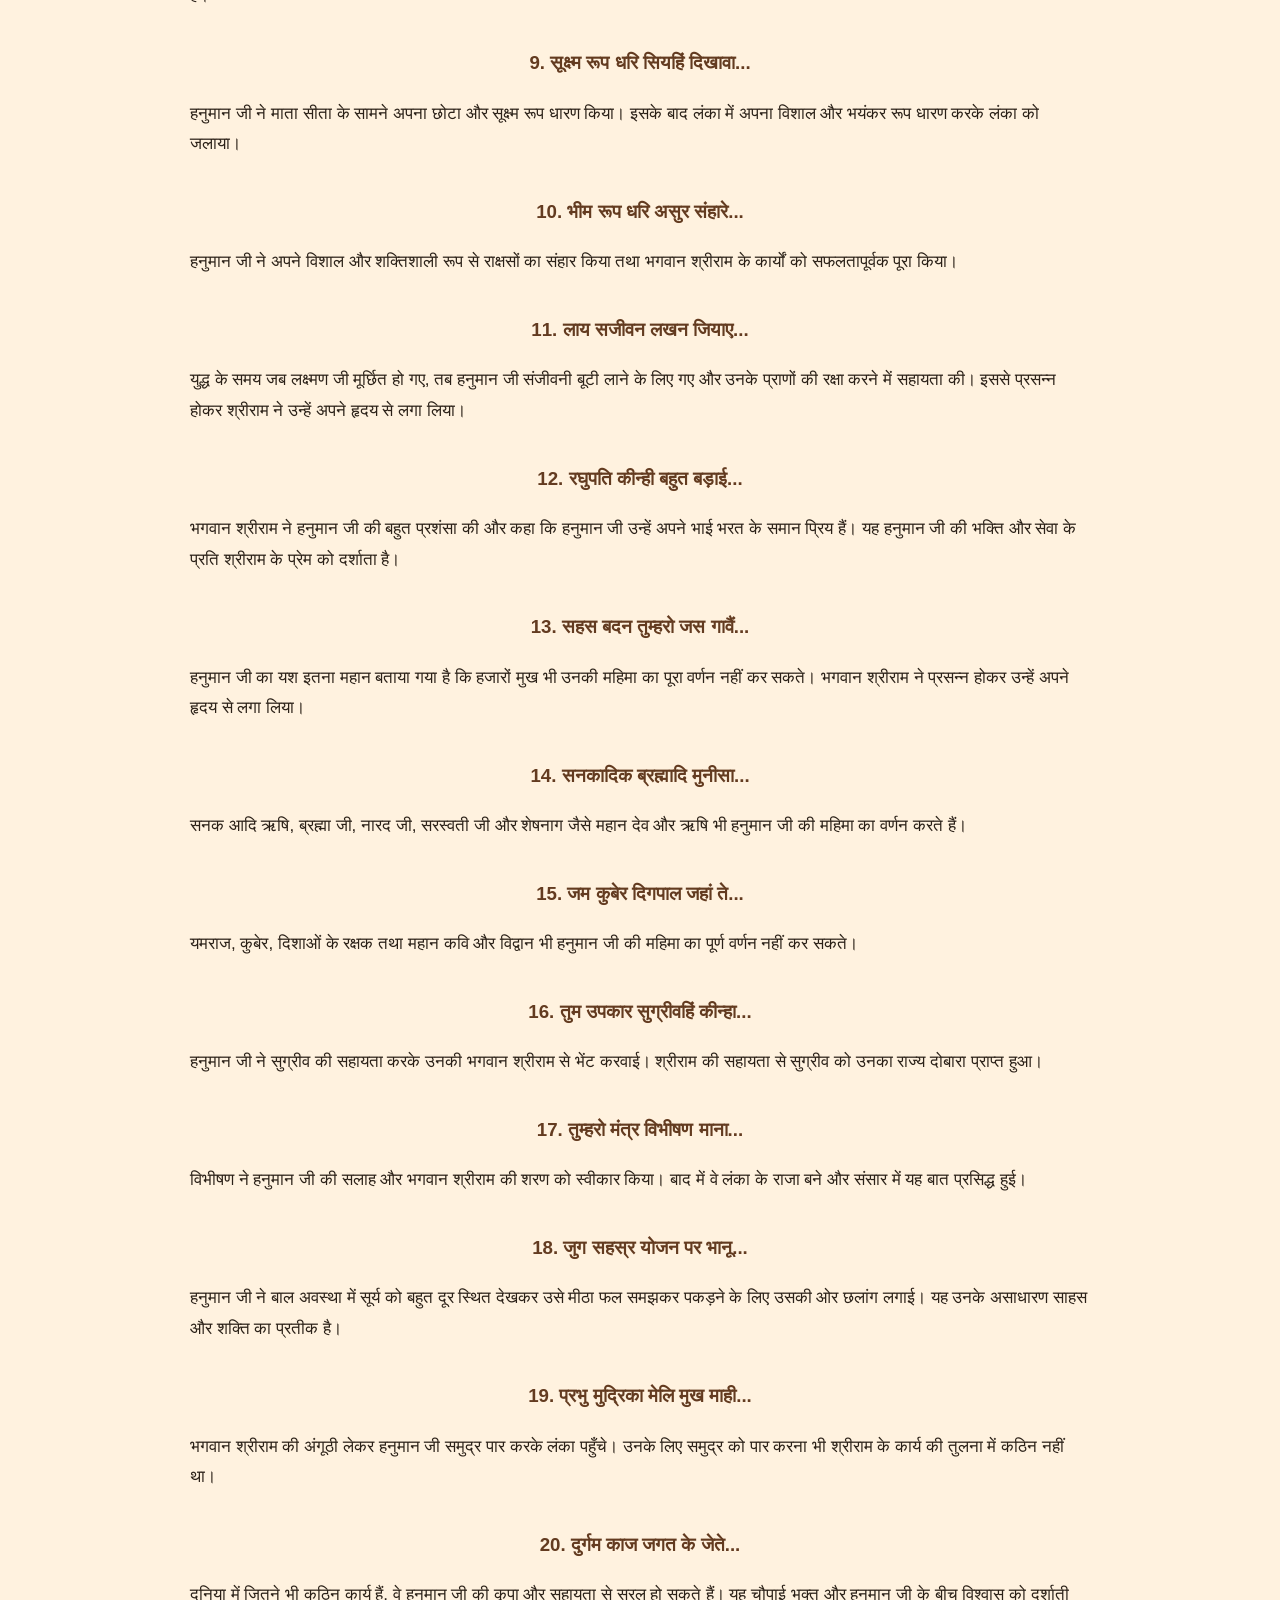
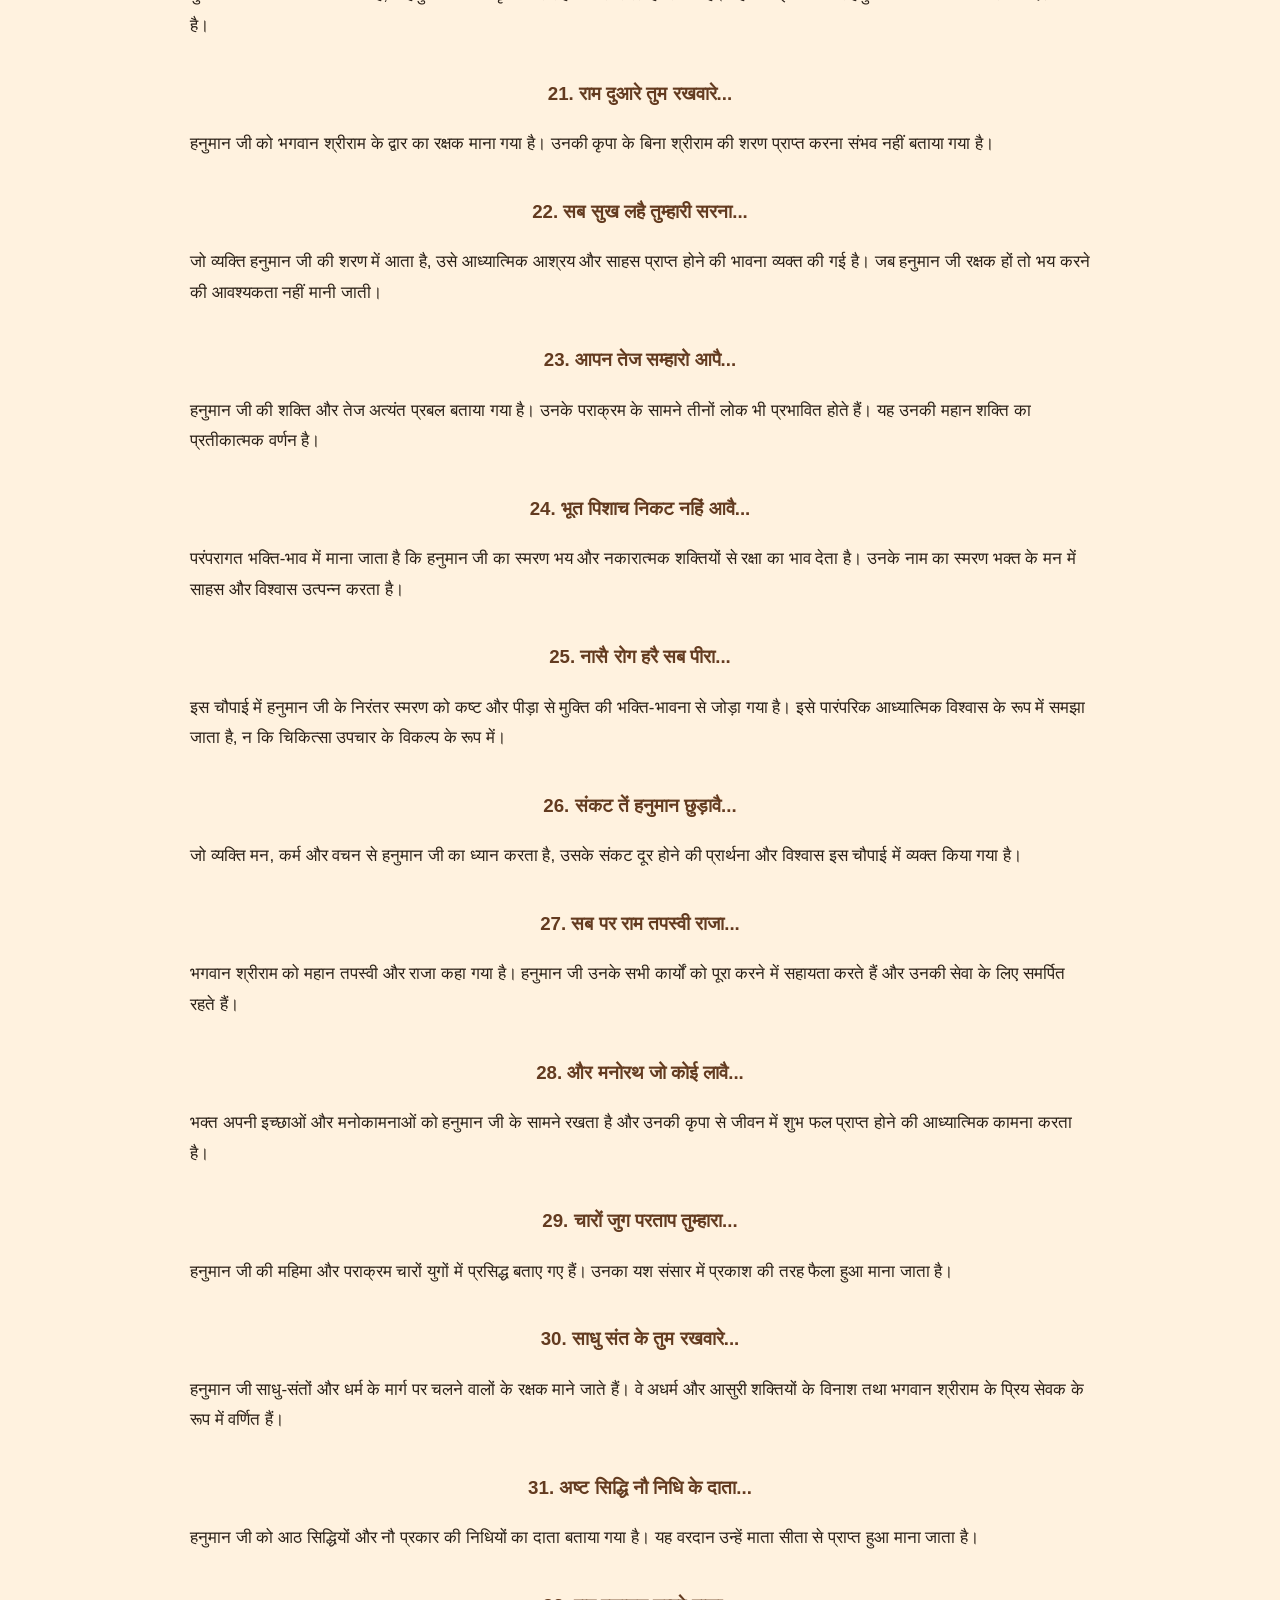
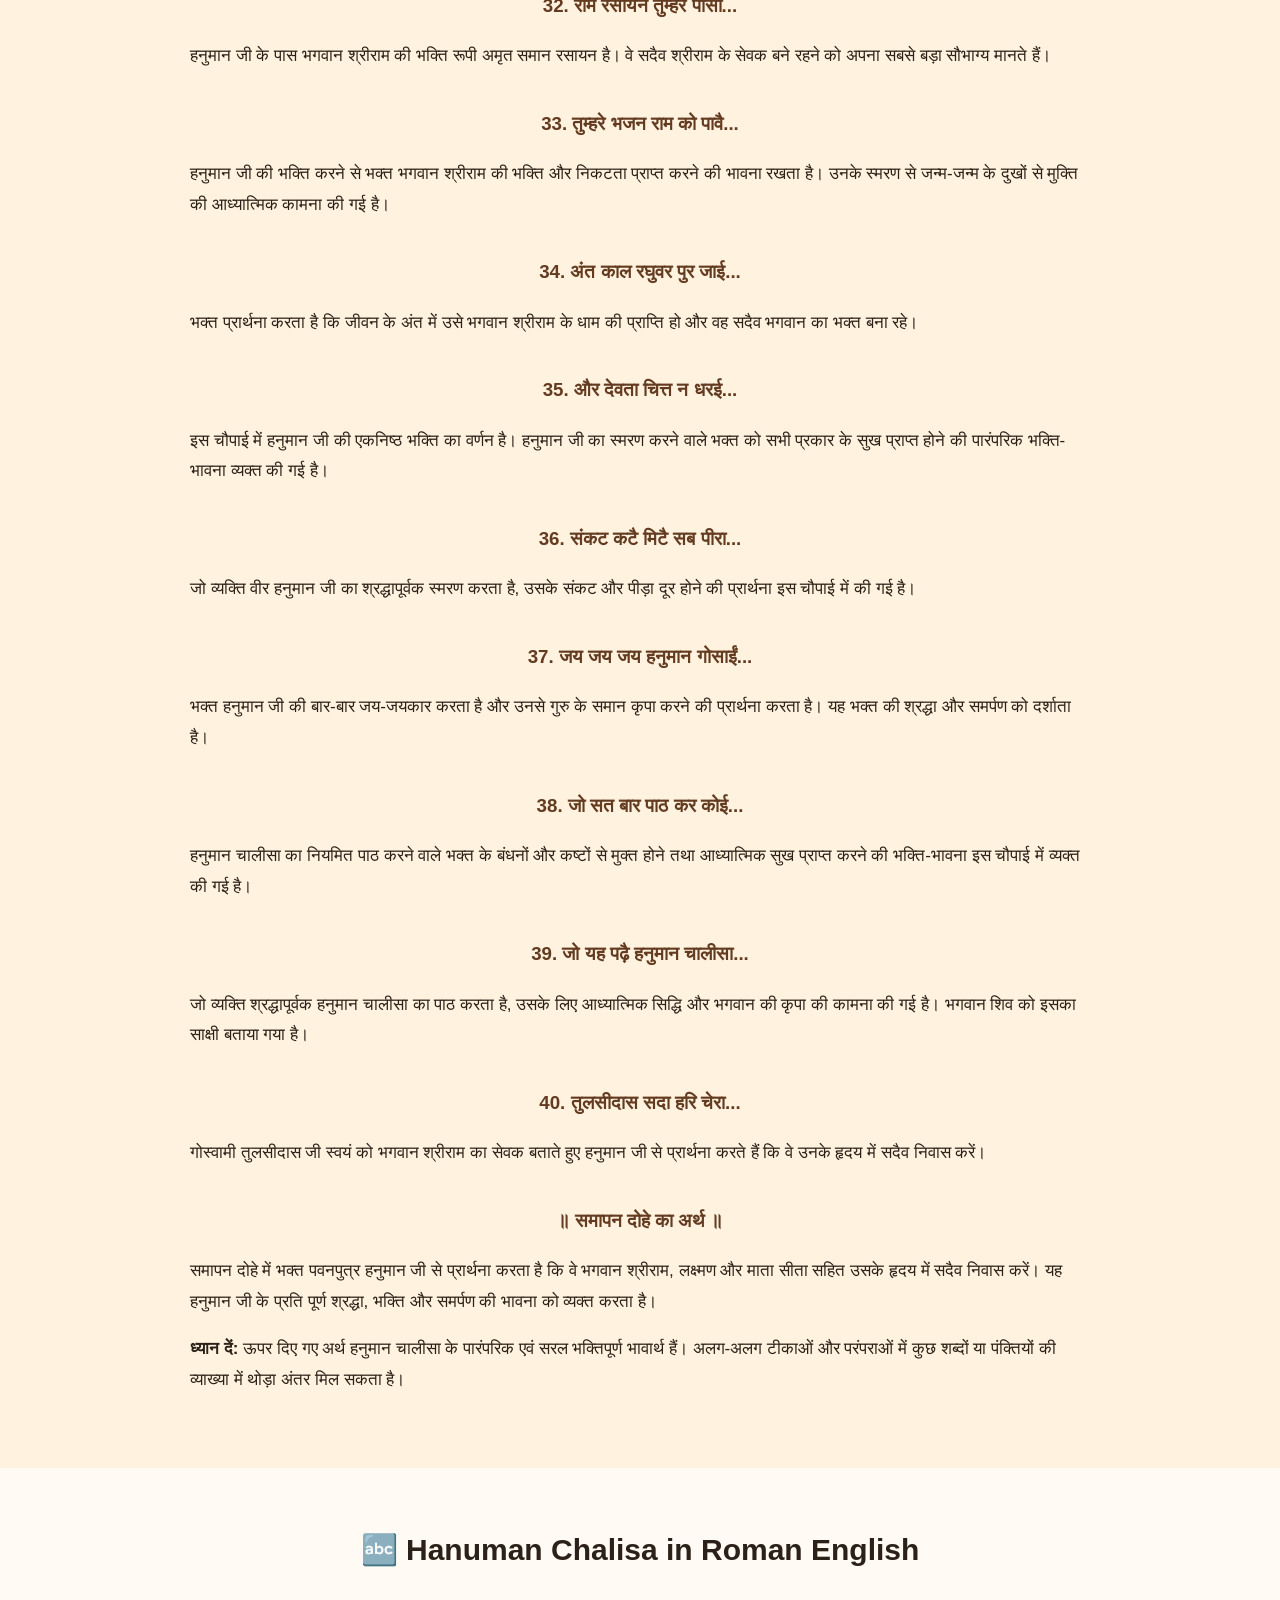
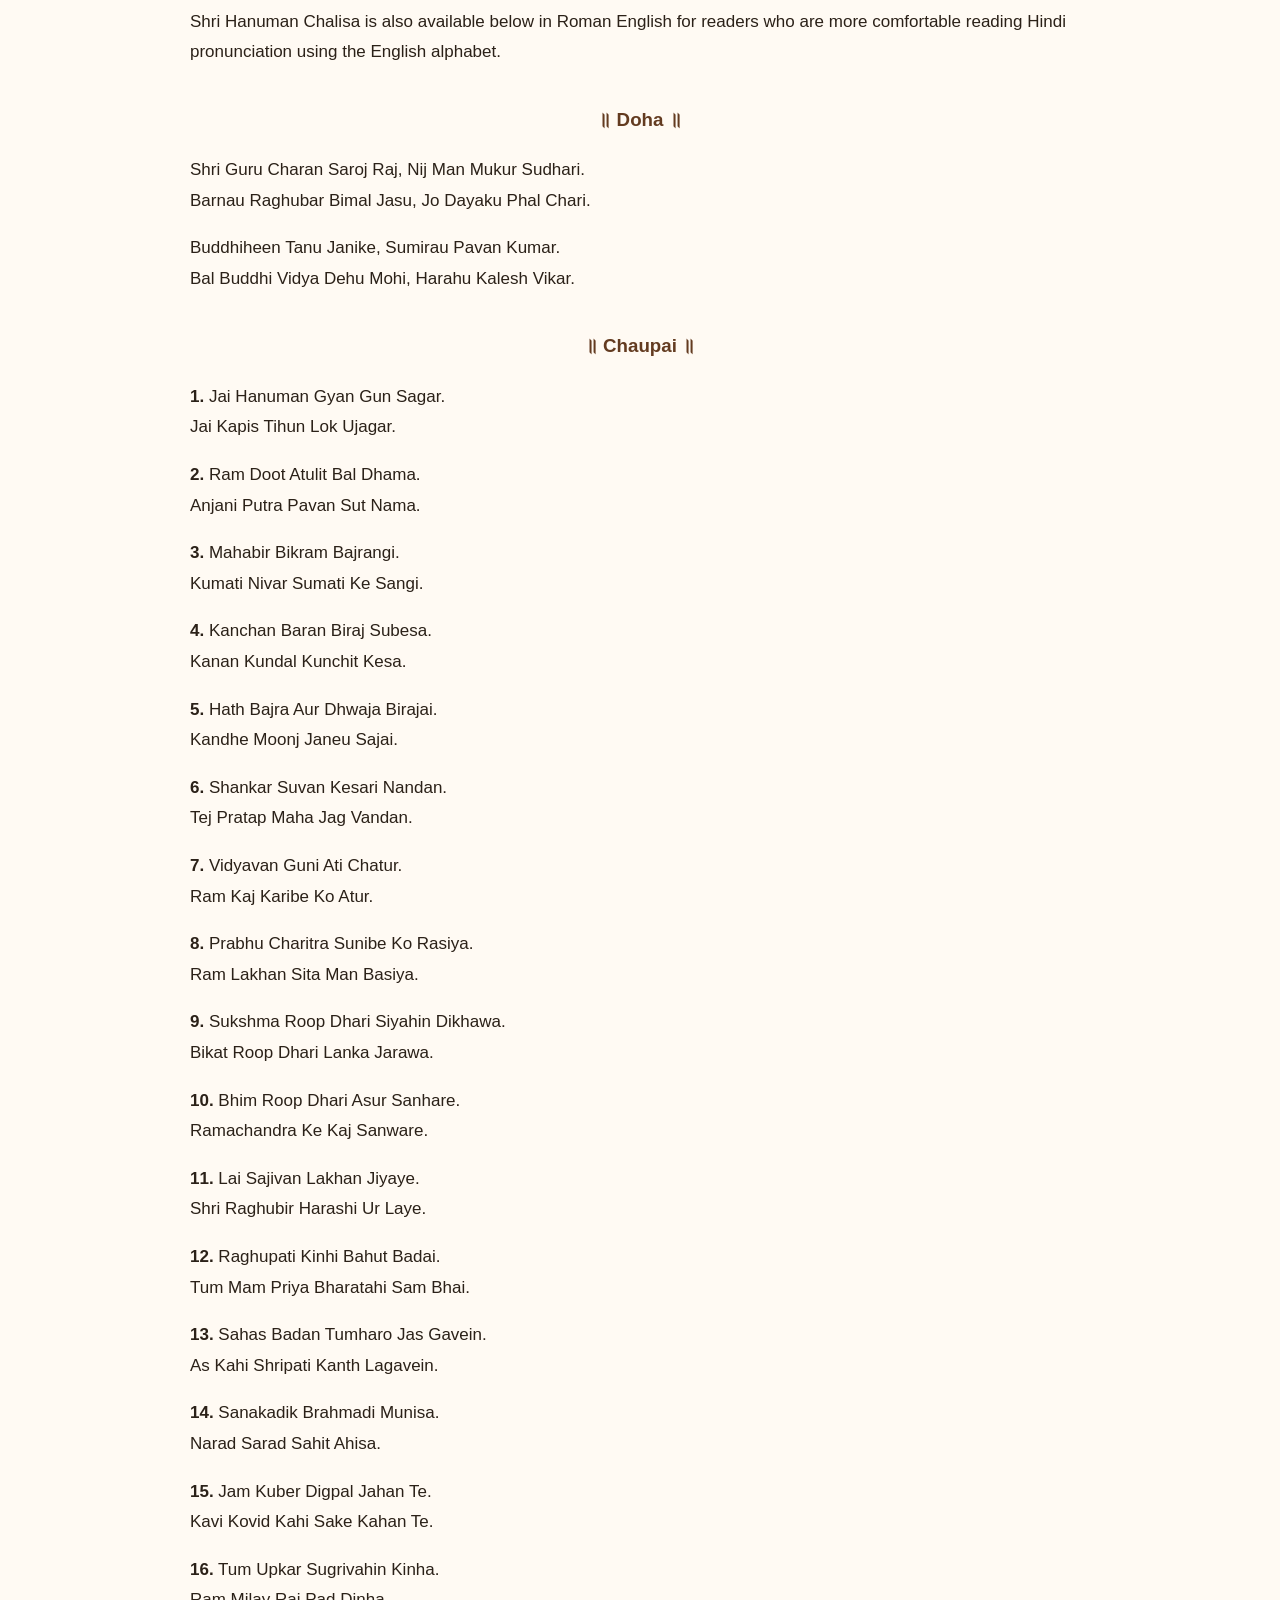
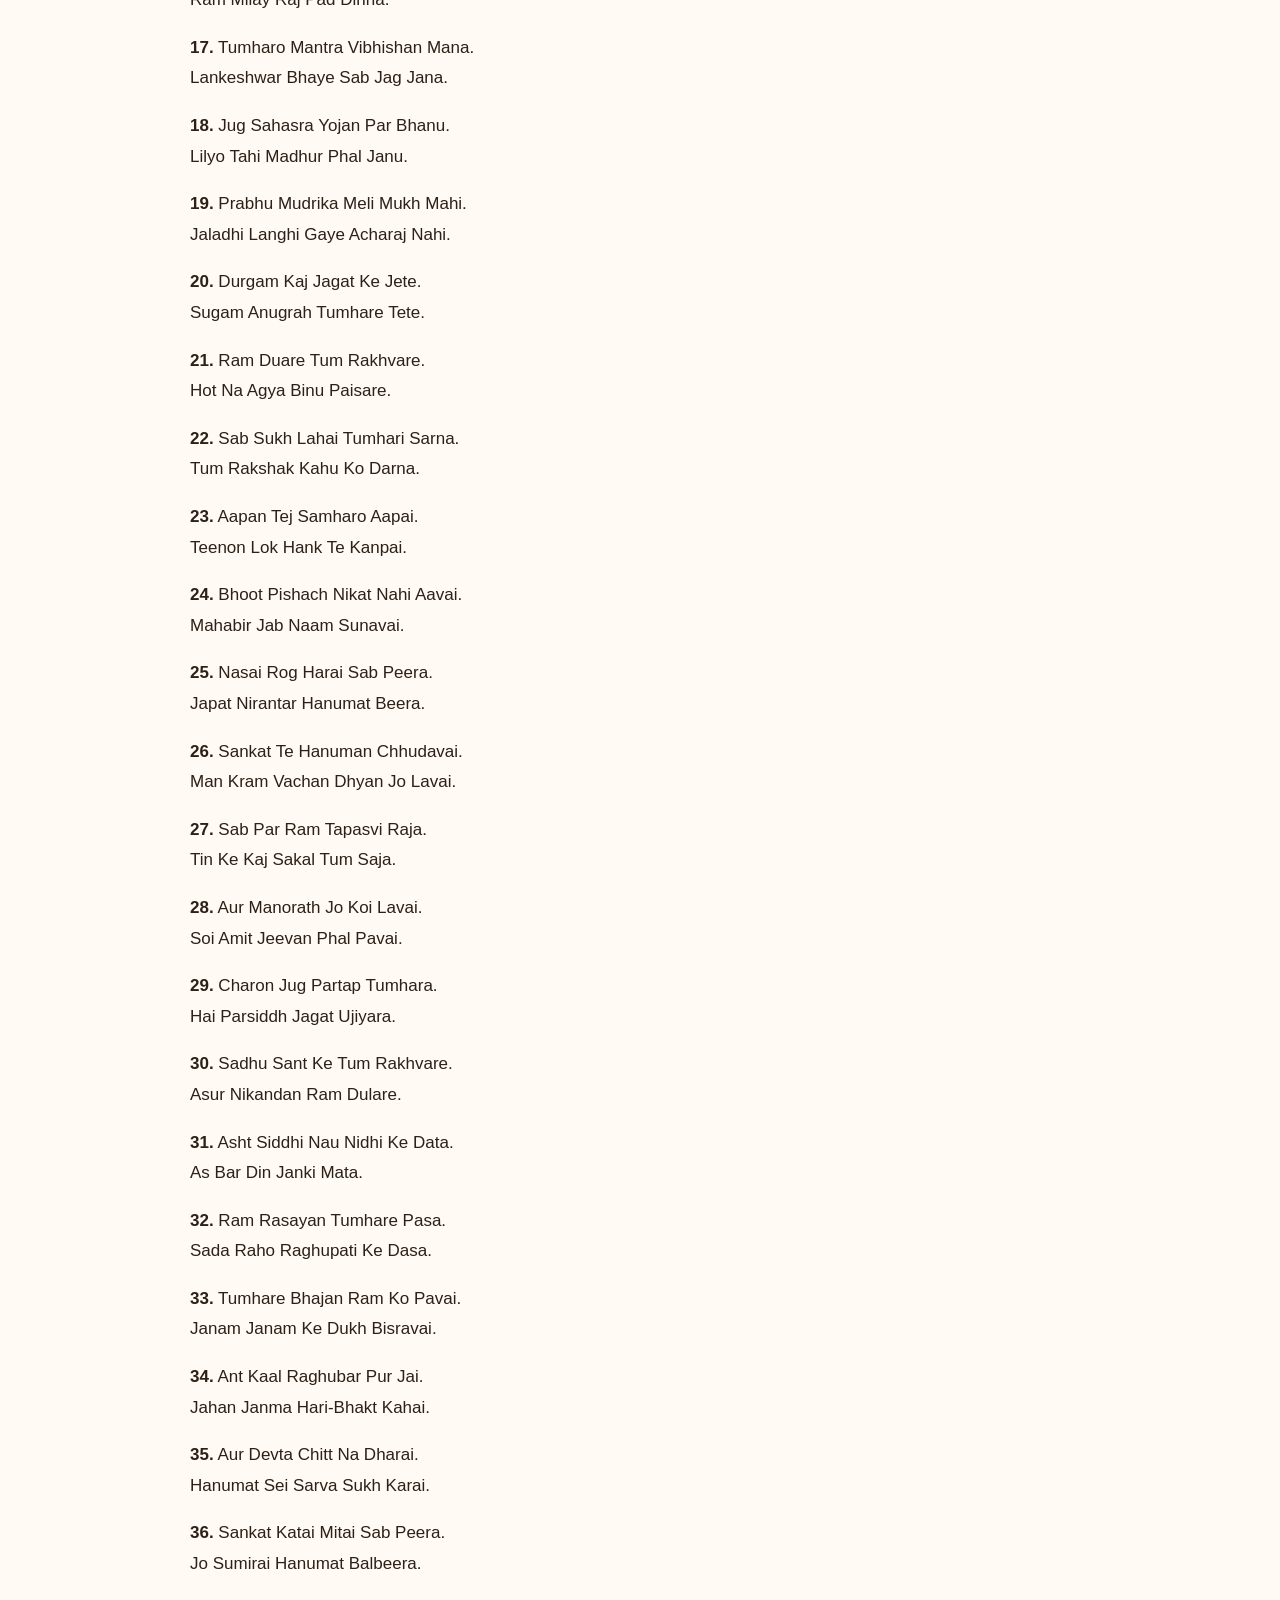
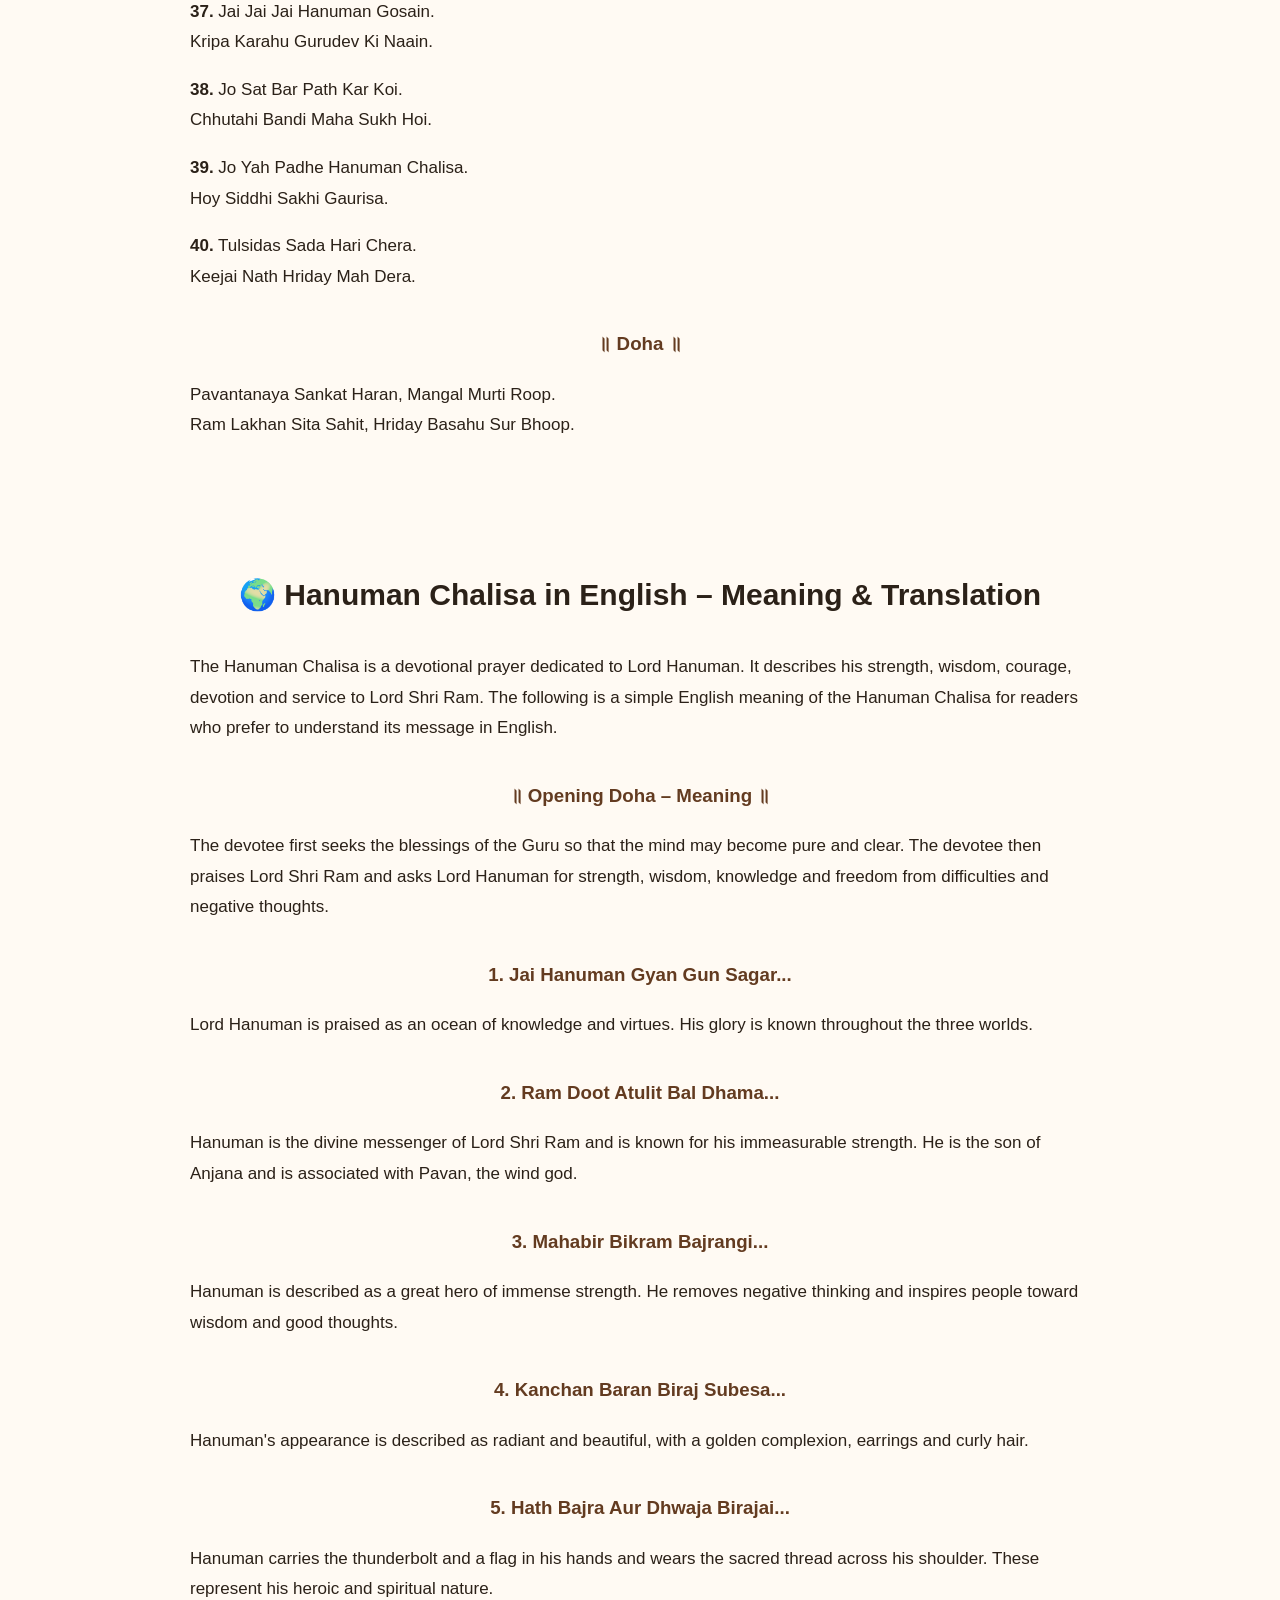
==== commit 2d04f4e9: "Update index.html" ====
--- a/index.html
+++ b/index.html
@@ -68,8 +68,9 @@
 
         <nav>
             <a href="#chalisa">चालीसा</a>
-            <a href="#meaning">अर्थ</a>
+            <a href="/hanuman-chalisa-meaning.html">अर्थ</a>
             <a href="#roman">Roman</a>
+            <a href="hanuman-chalisa-pdf.html">📄 Hanuman Chalisa PDF</a>
             <a href="#english-meaning">English</a>
             <a href="#faq">FAQ</a>
         </nav>
@@ -100,7 +101,7 @@
 
         <div class="quick-links">
             <a href="#chalisa">📖 चालीसा पढ़ें</a>
-            <a href="#meaning">📚 हिंदी अर्थ</a> 
+            <a href="/hanuman-chalisa-meaning.html">📚 हिंदी अर्थ</a> 
             <a href="hanuman-chalisa-meaning.html">📖 विस्तृत हिंदी अर्थ</a>
             <a href="#roman">🔤 Roman English</a>
             <a href="#english-meaning">🌐 English Meaning</a>
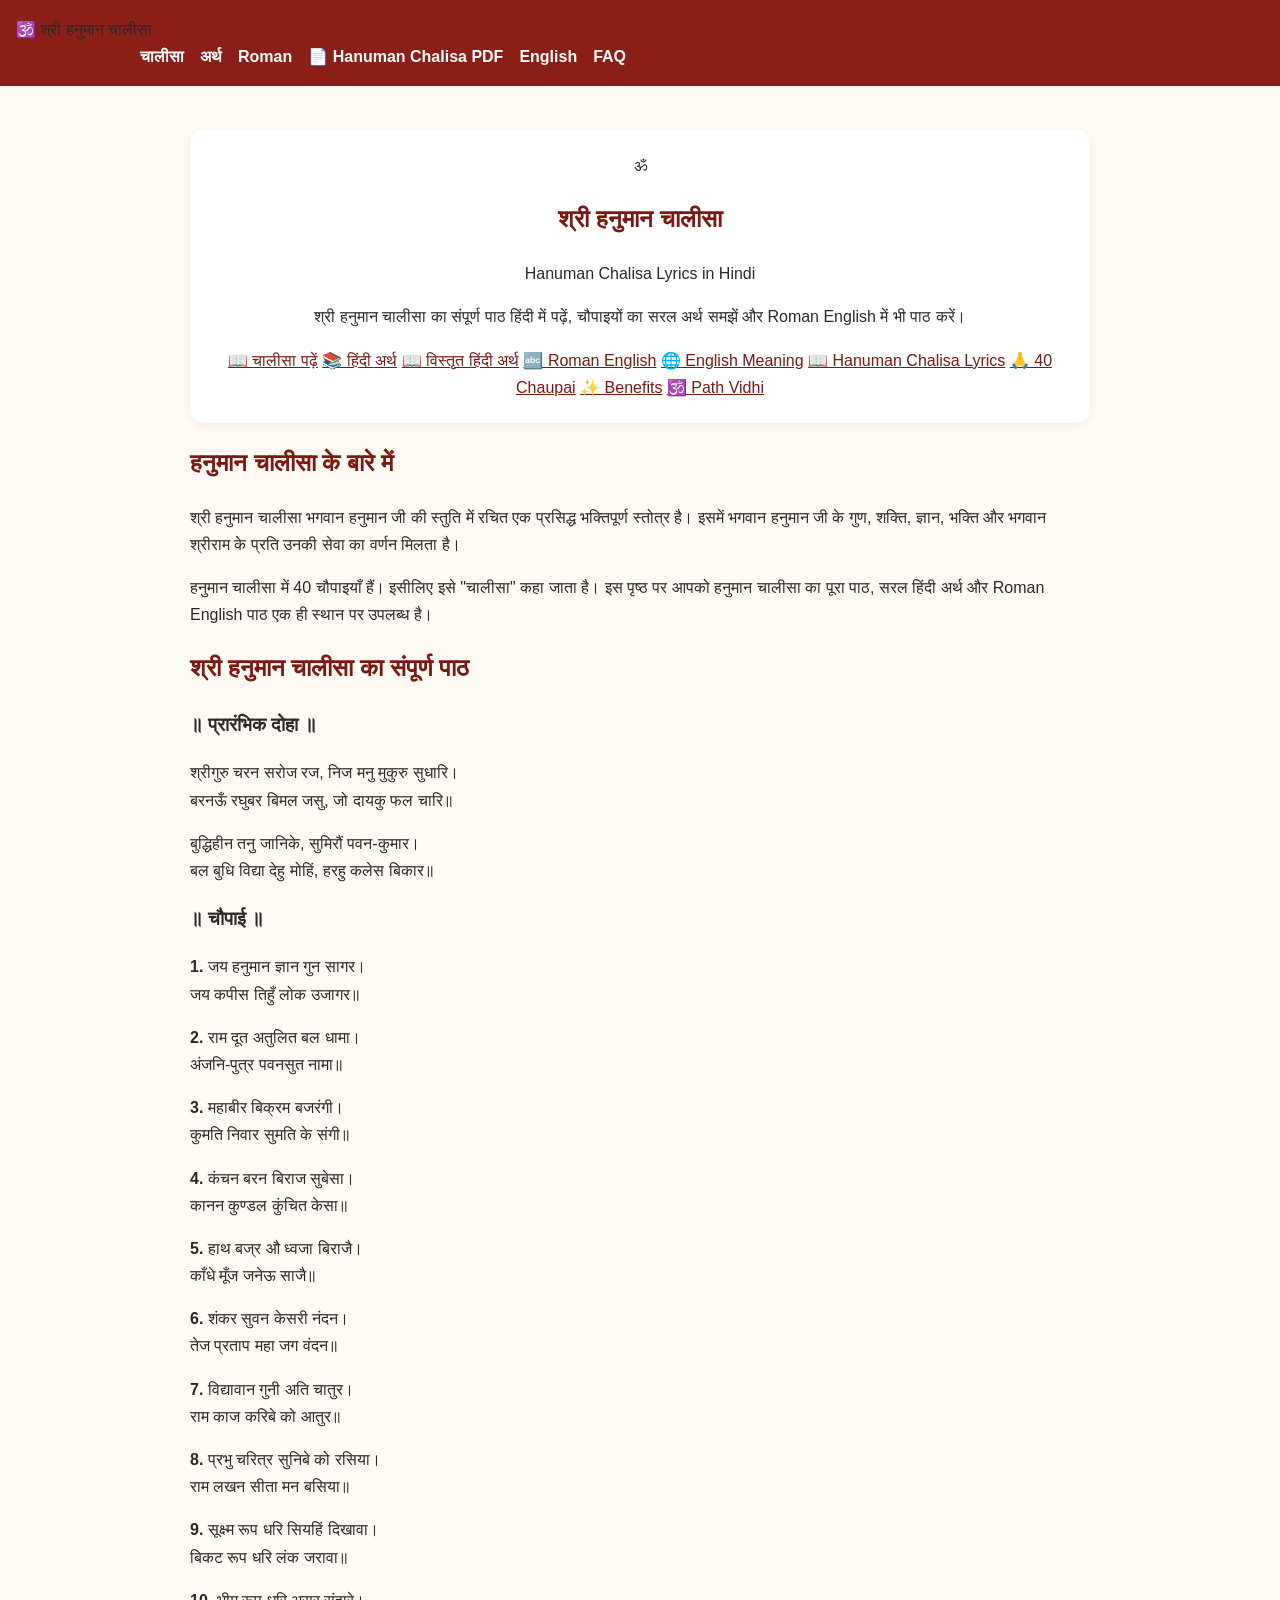
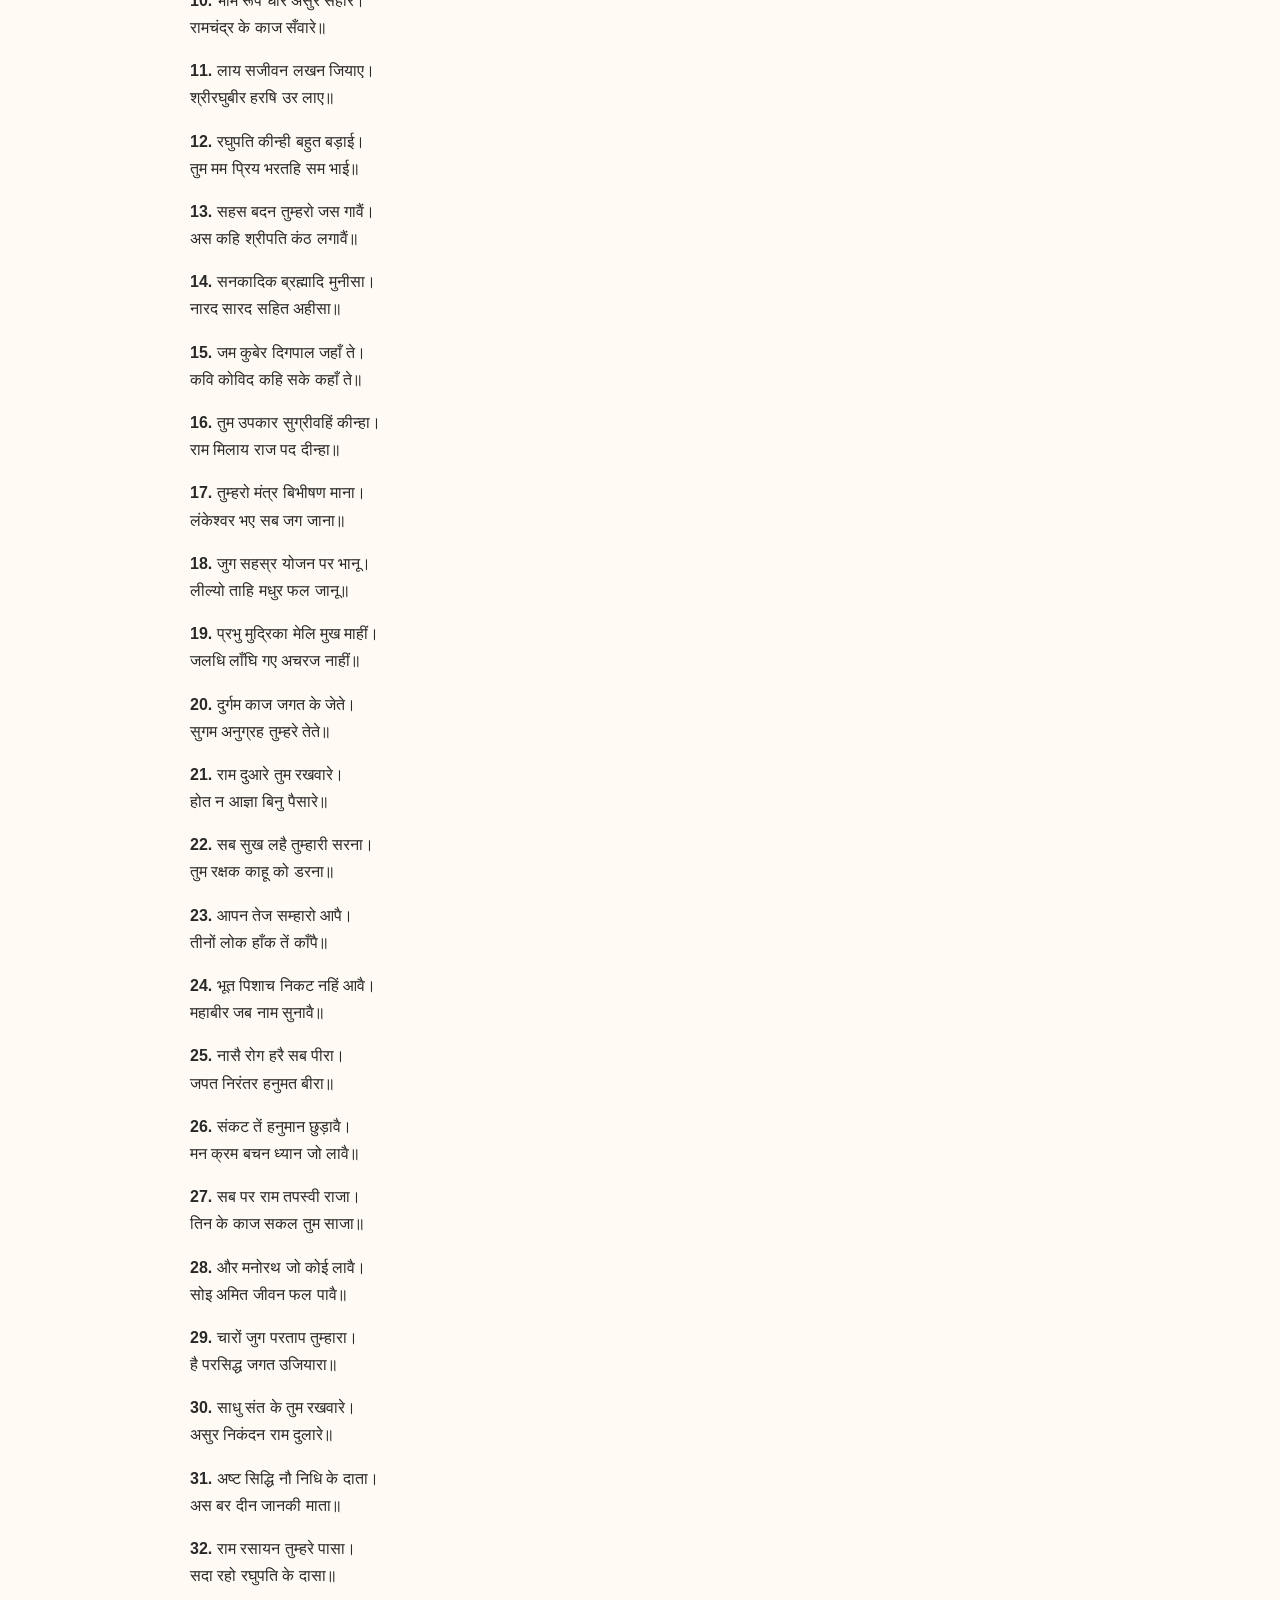
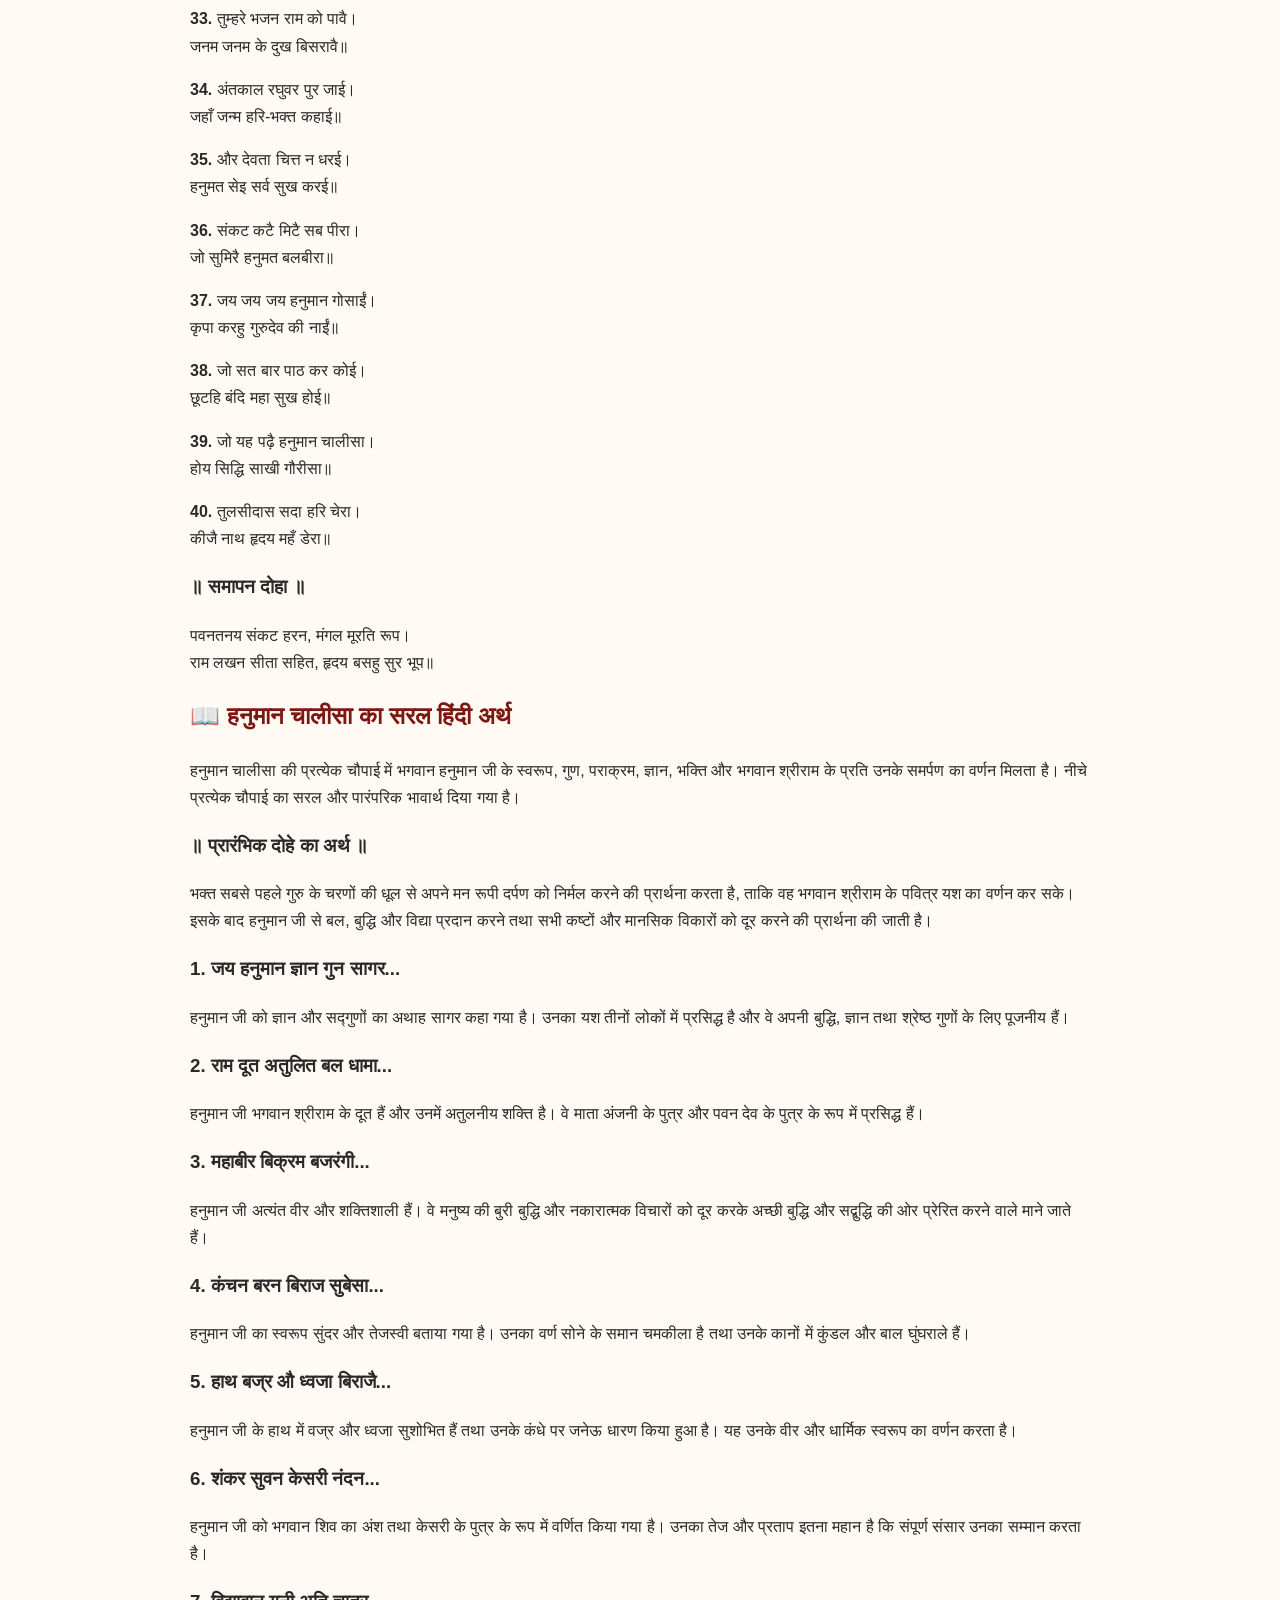
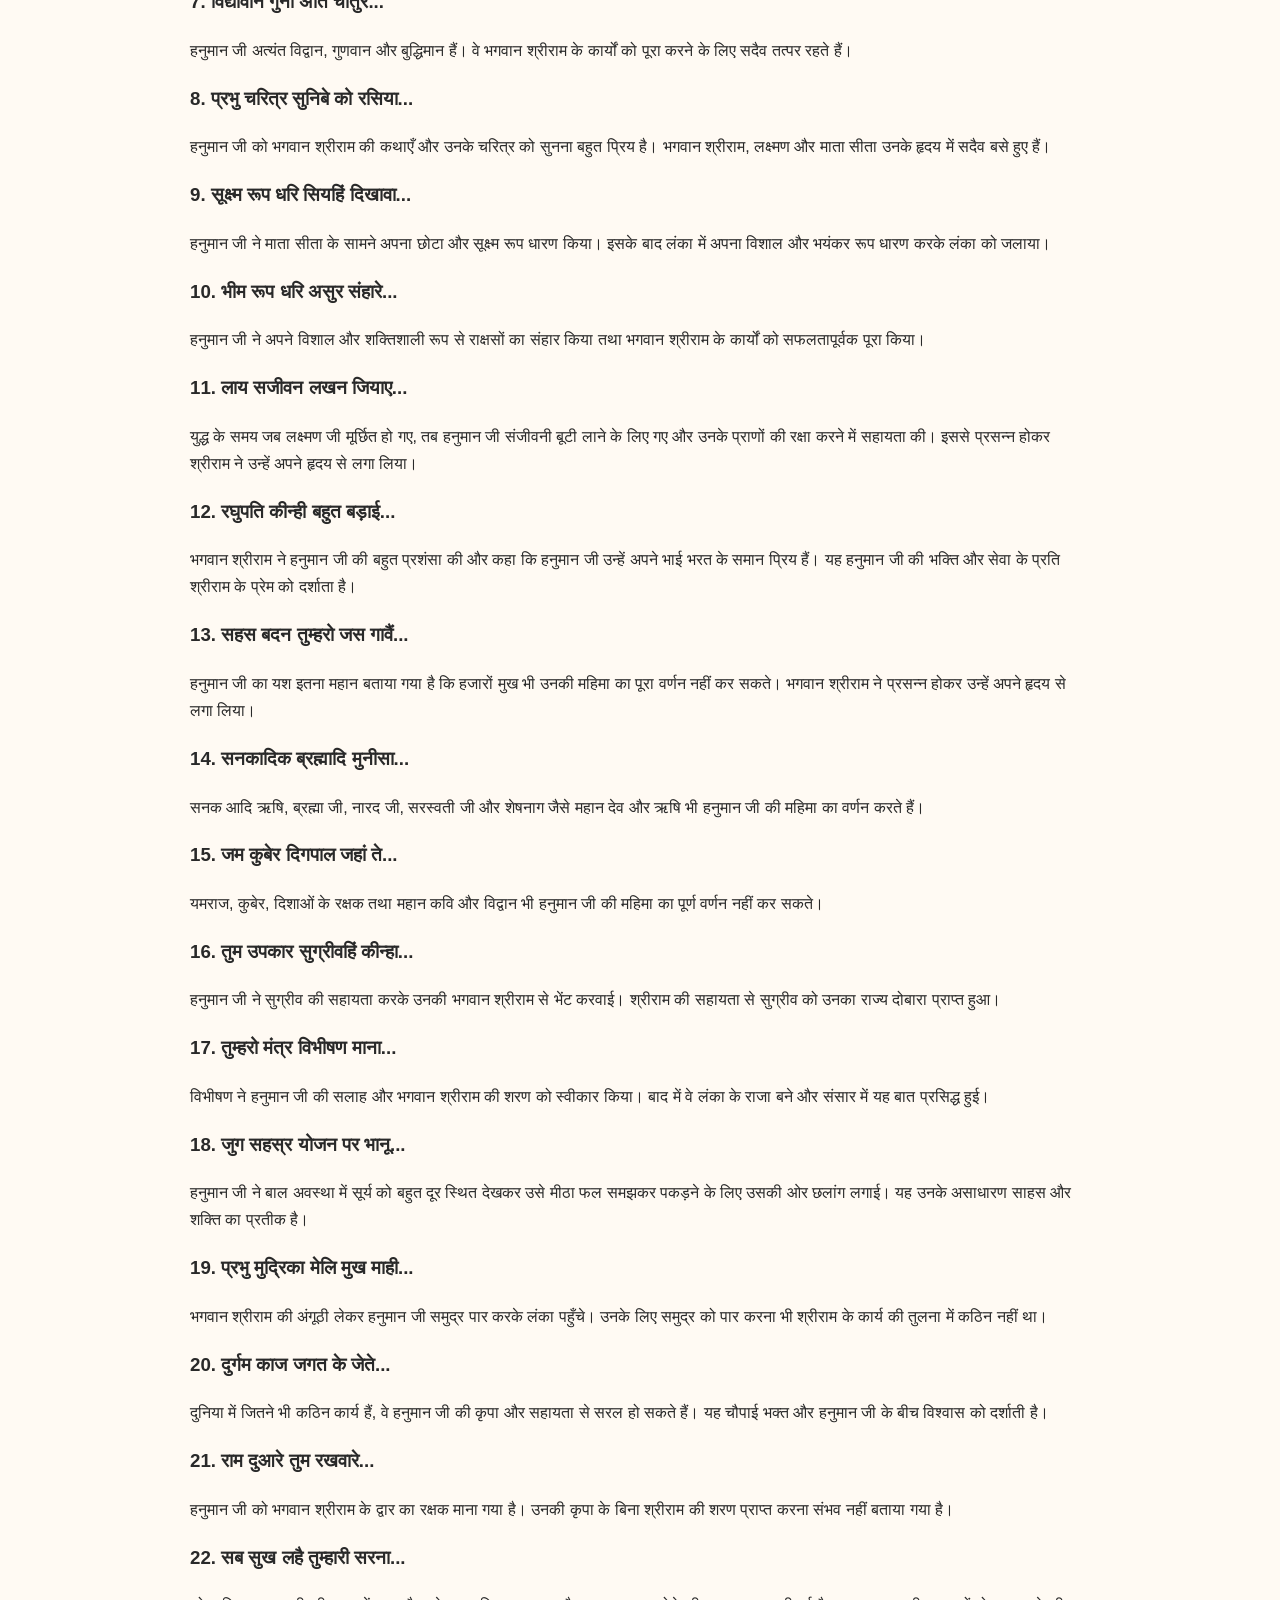
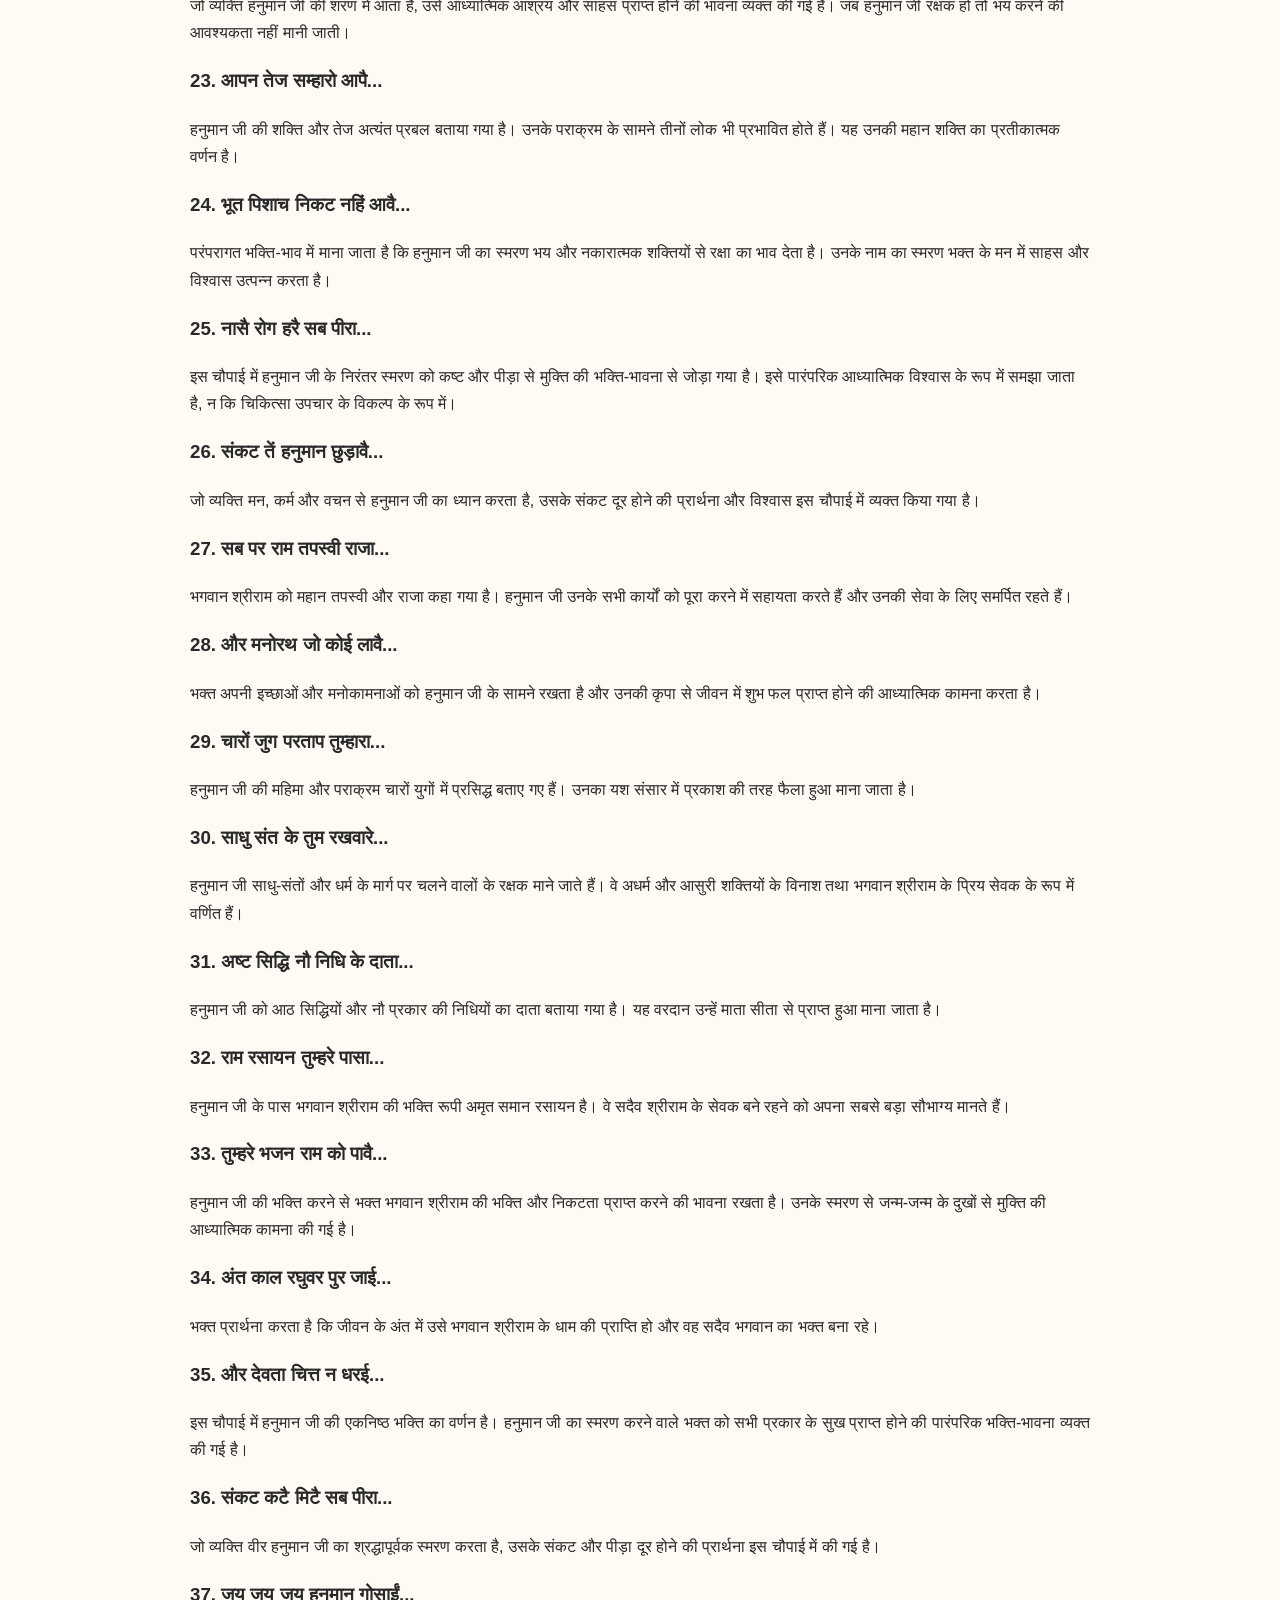
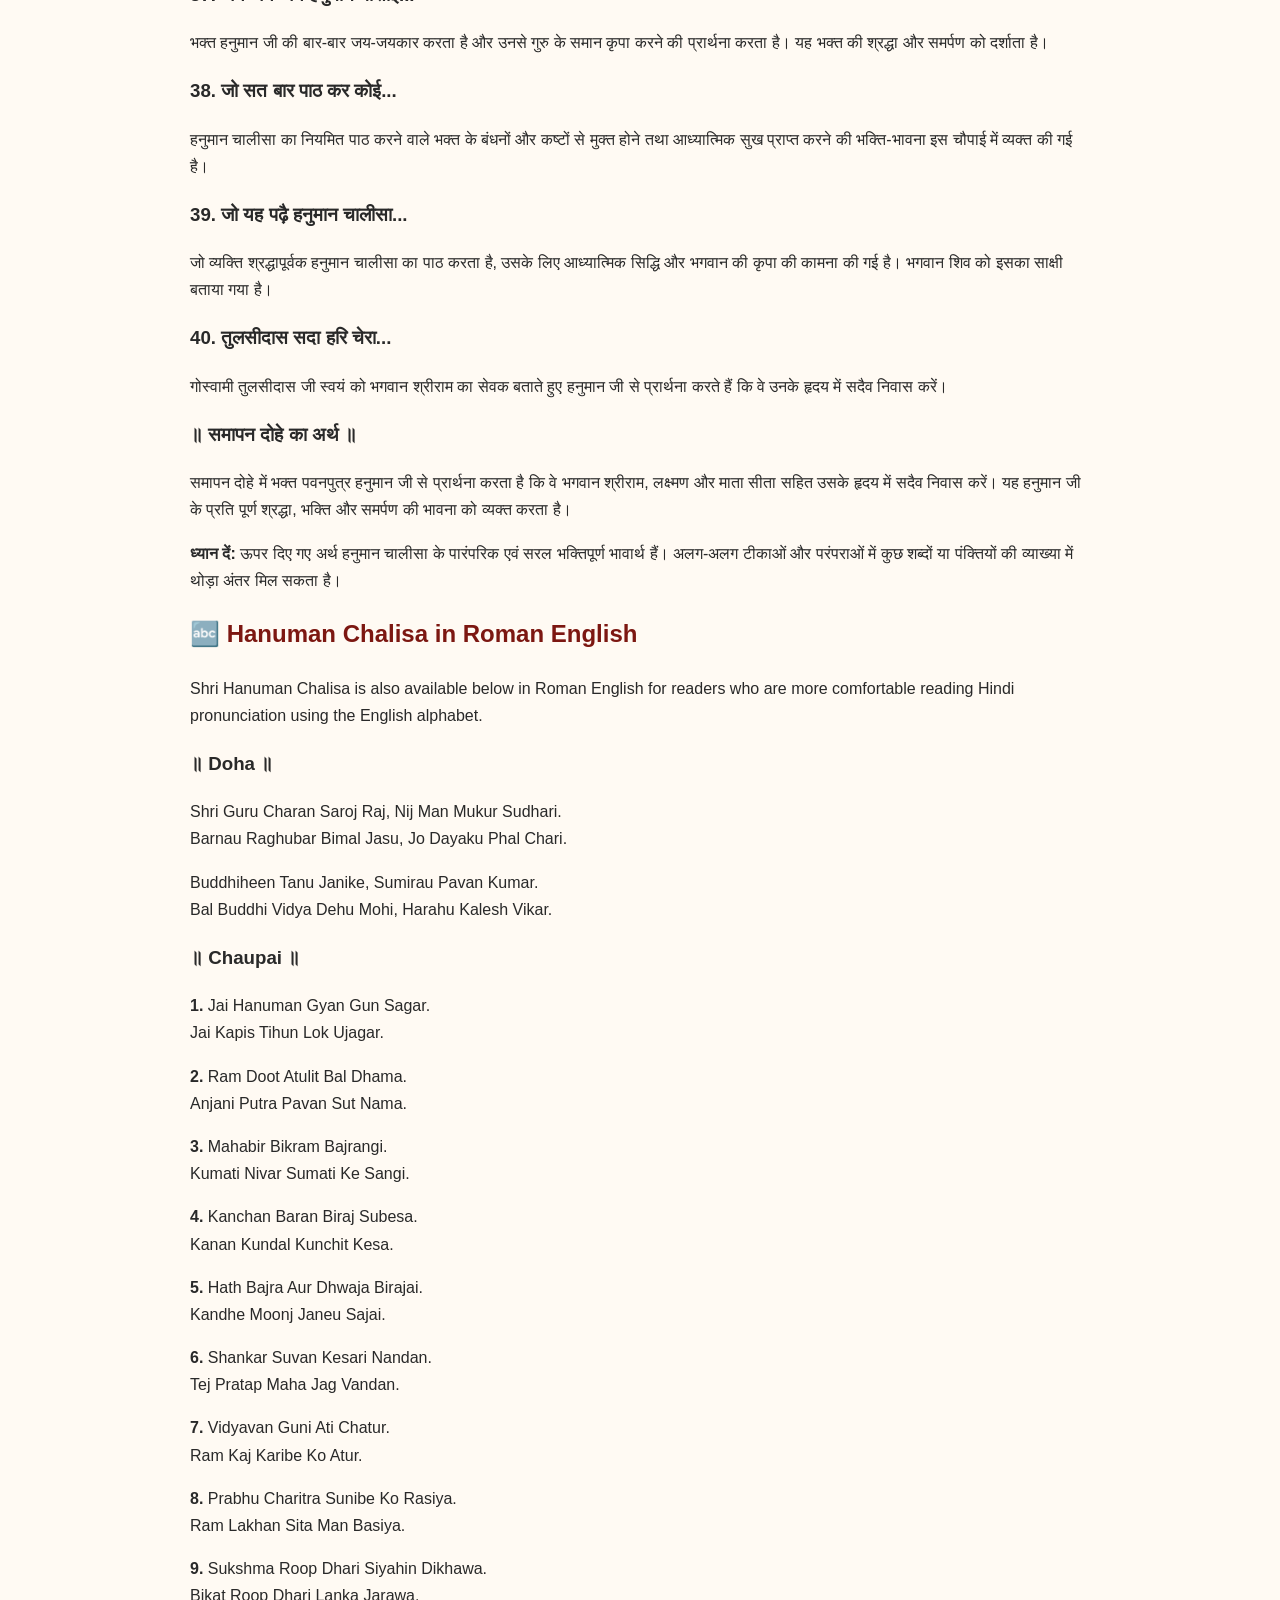
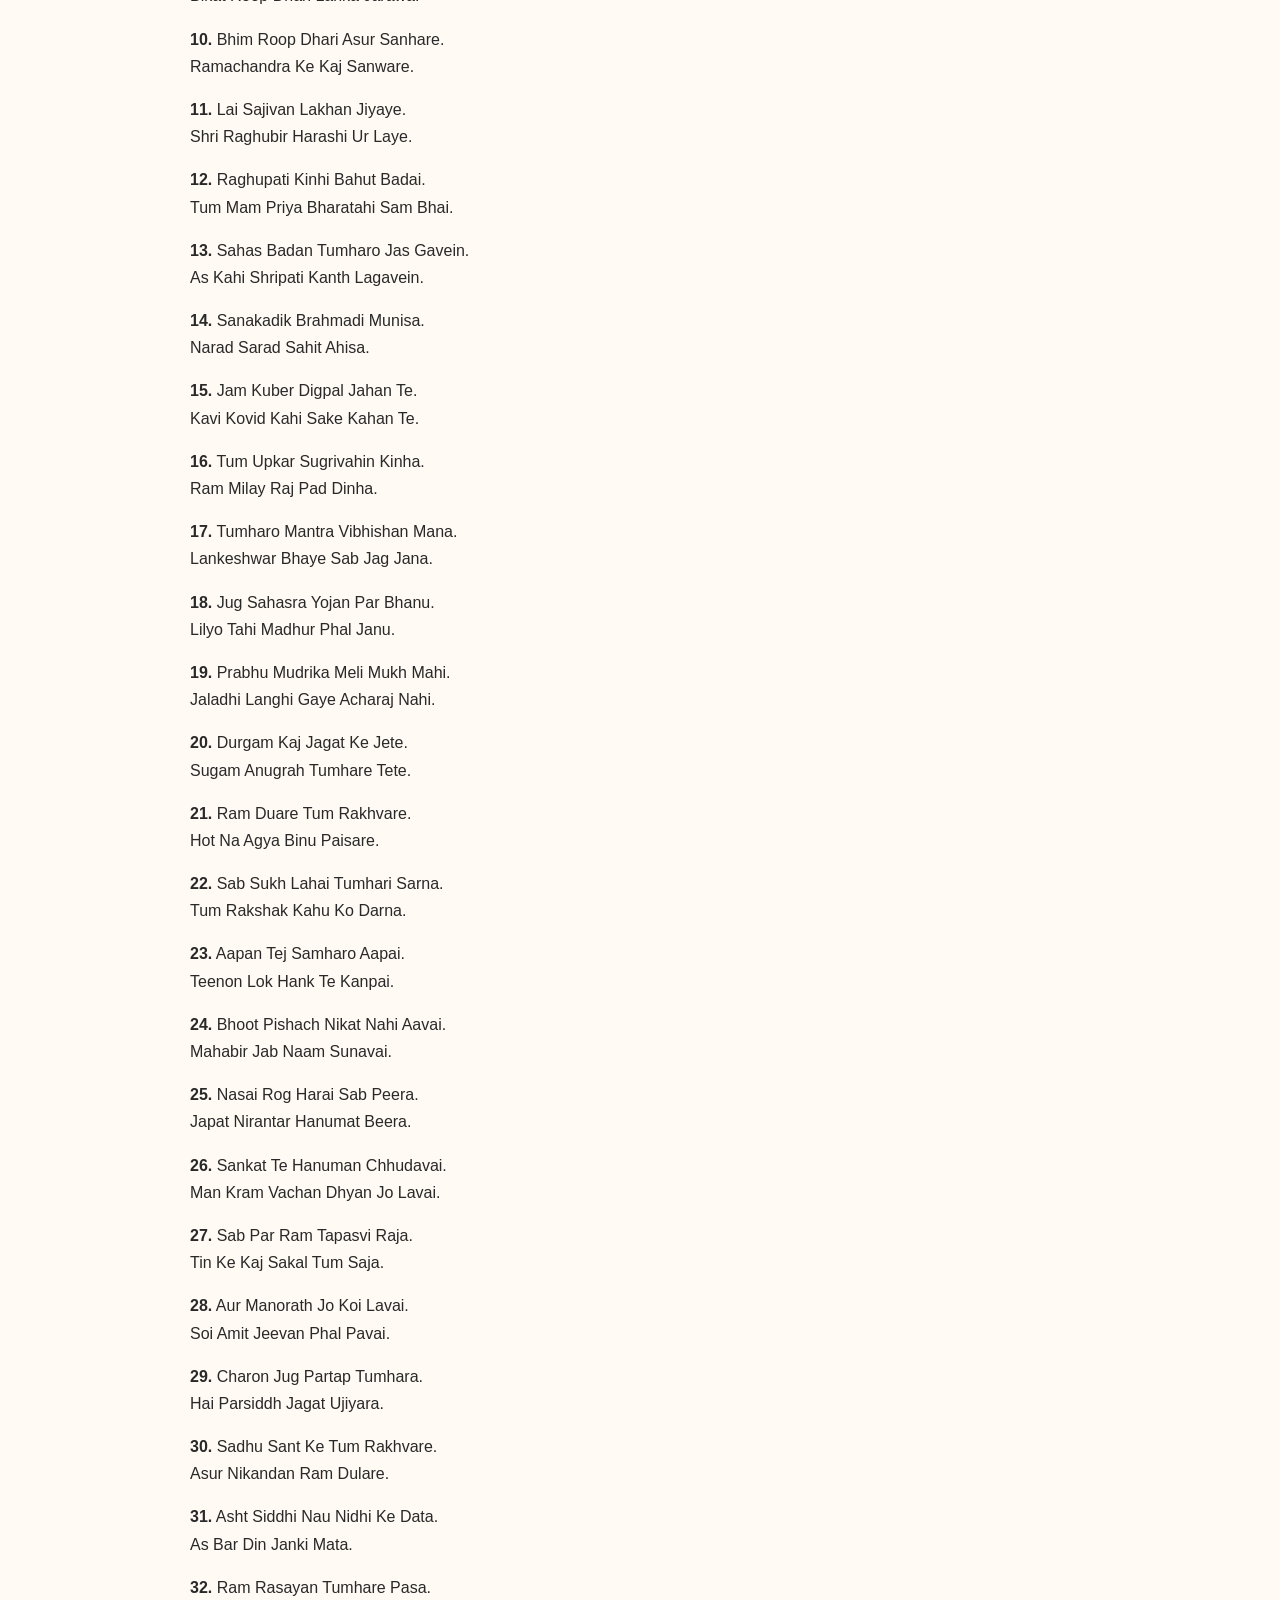
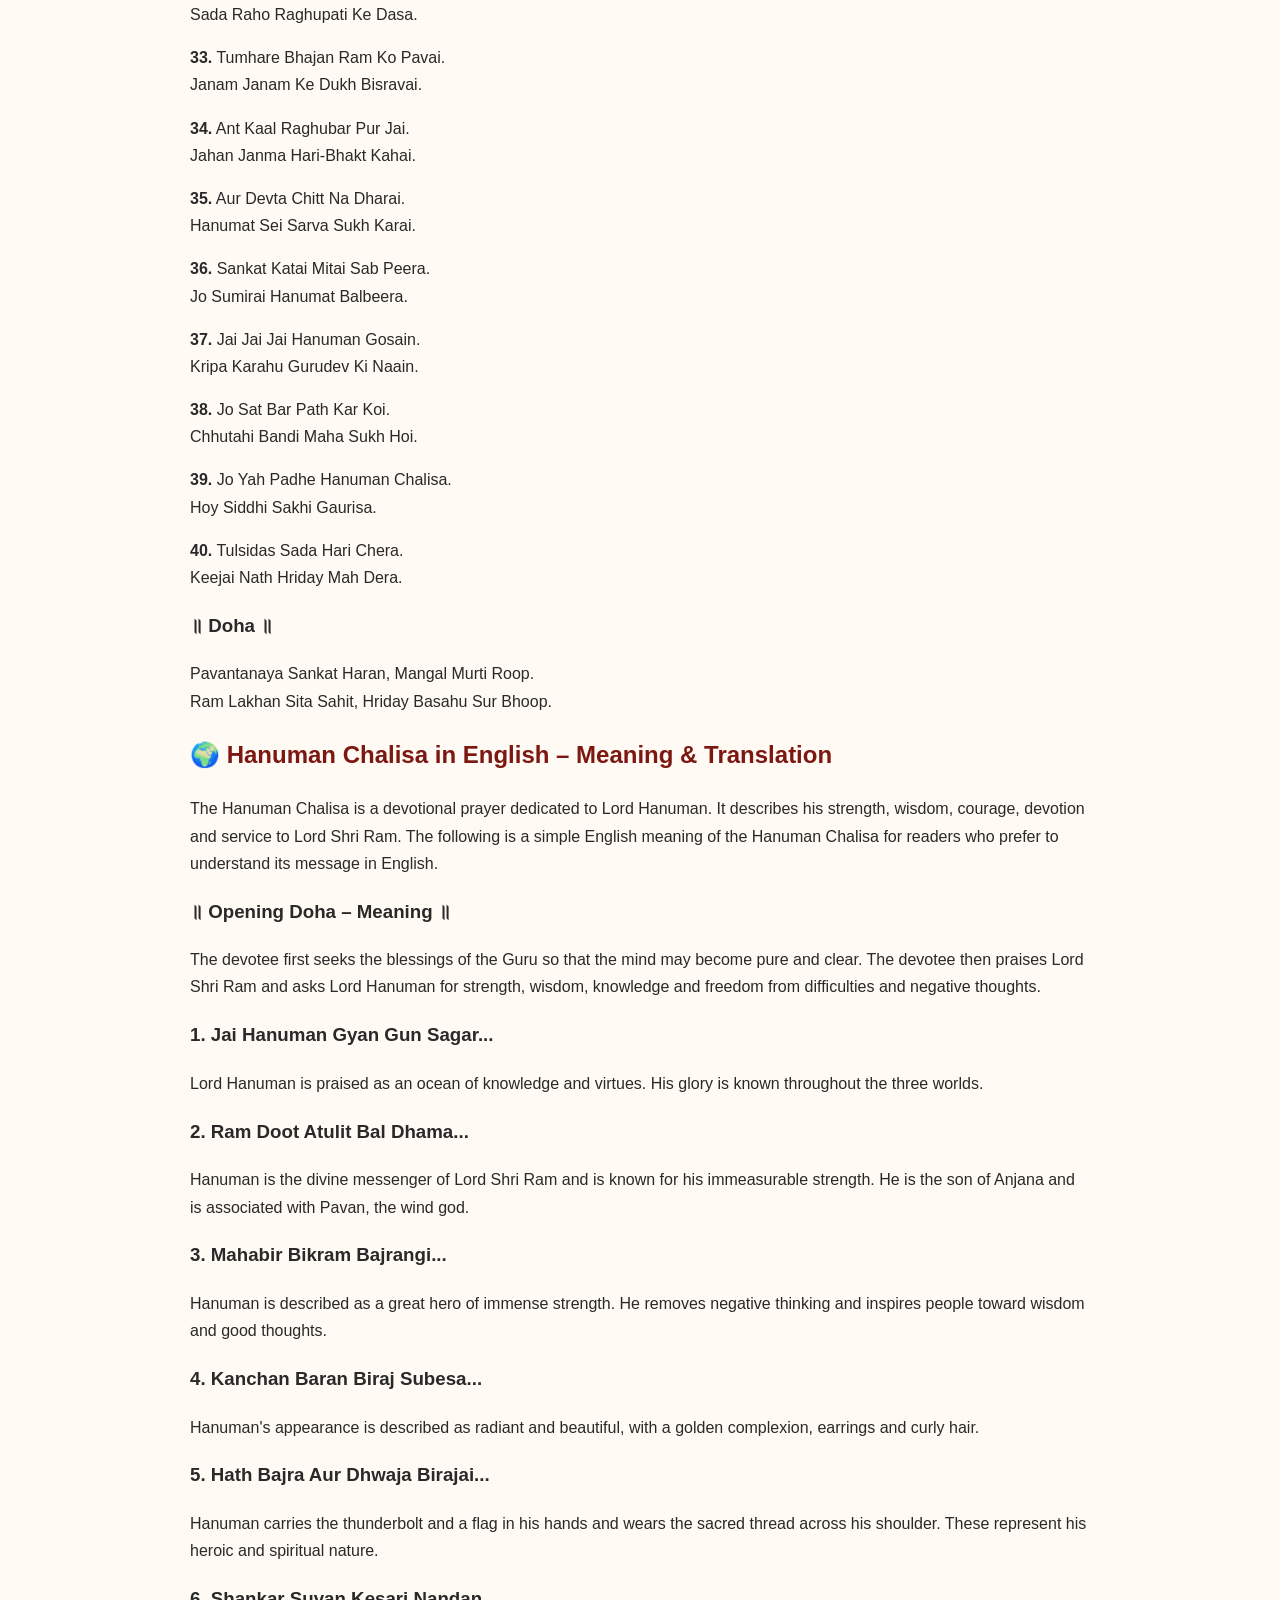
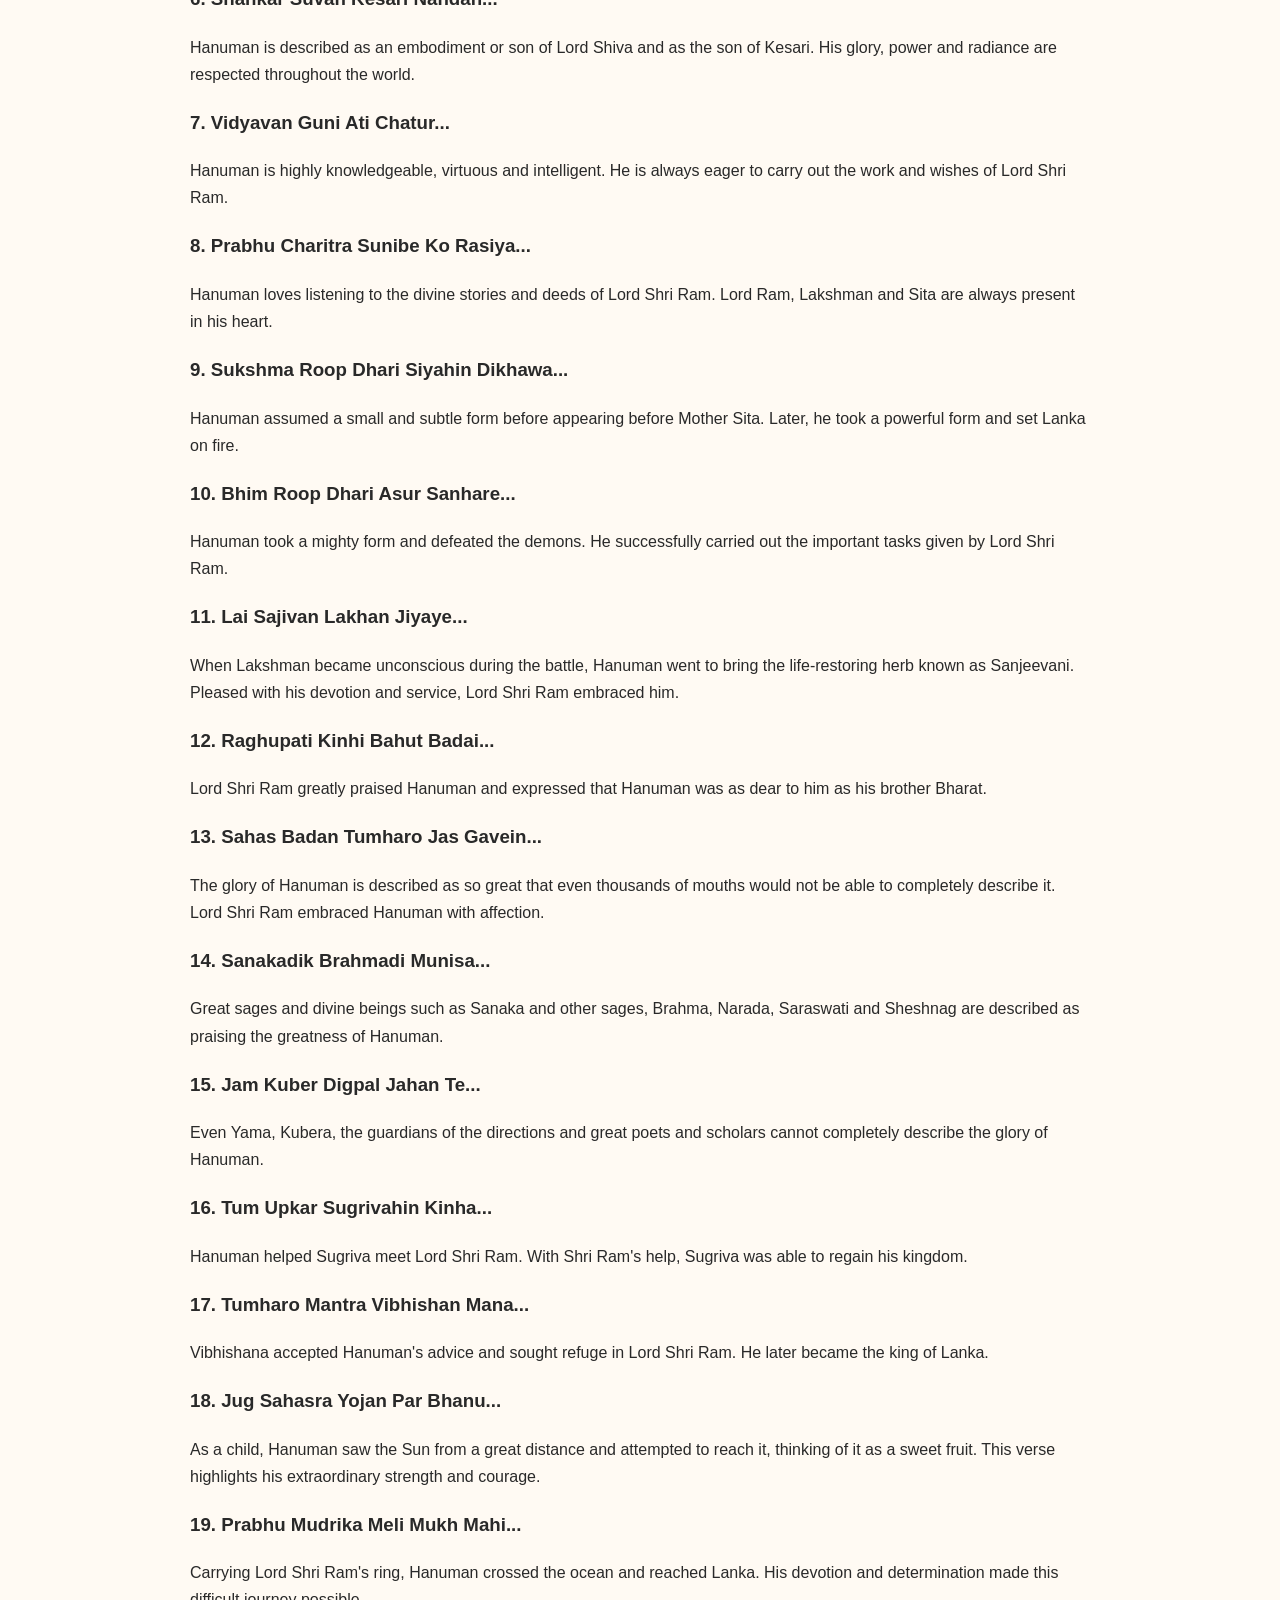
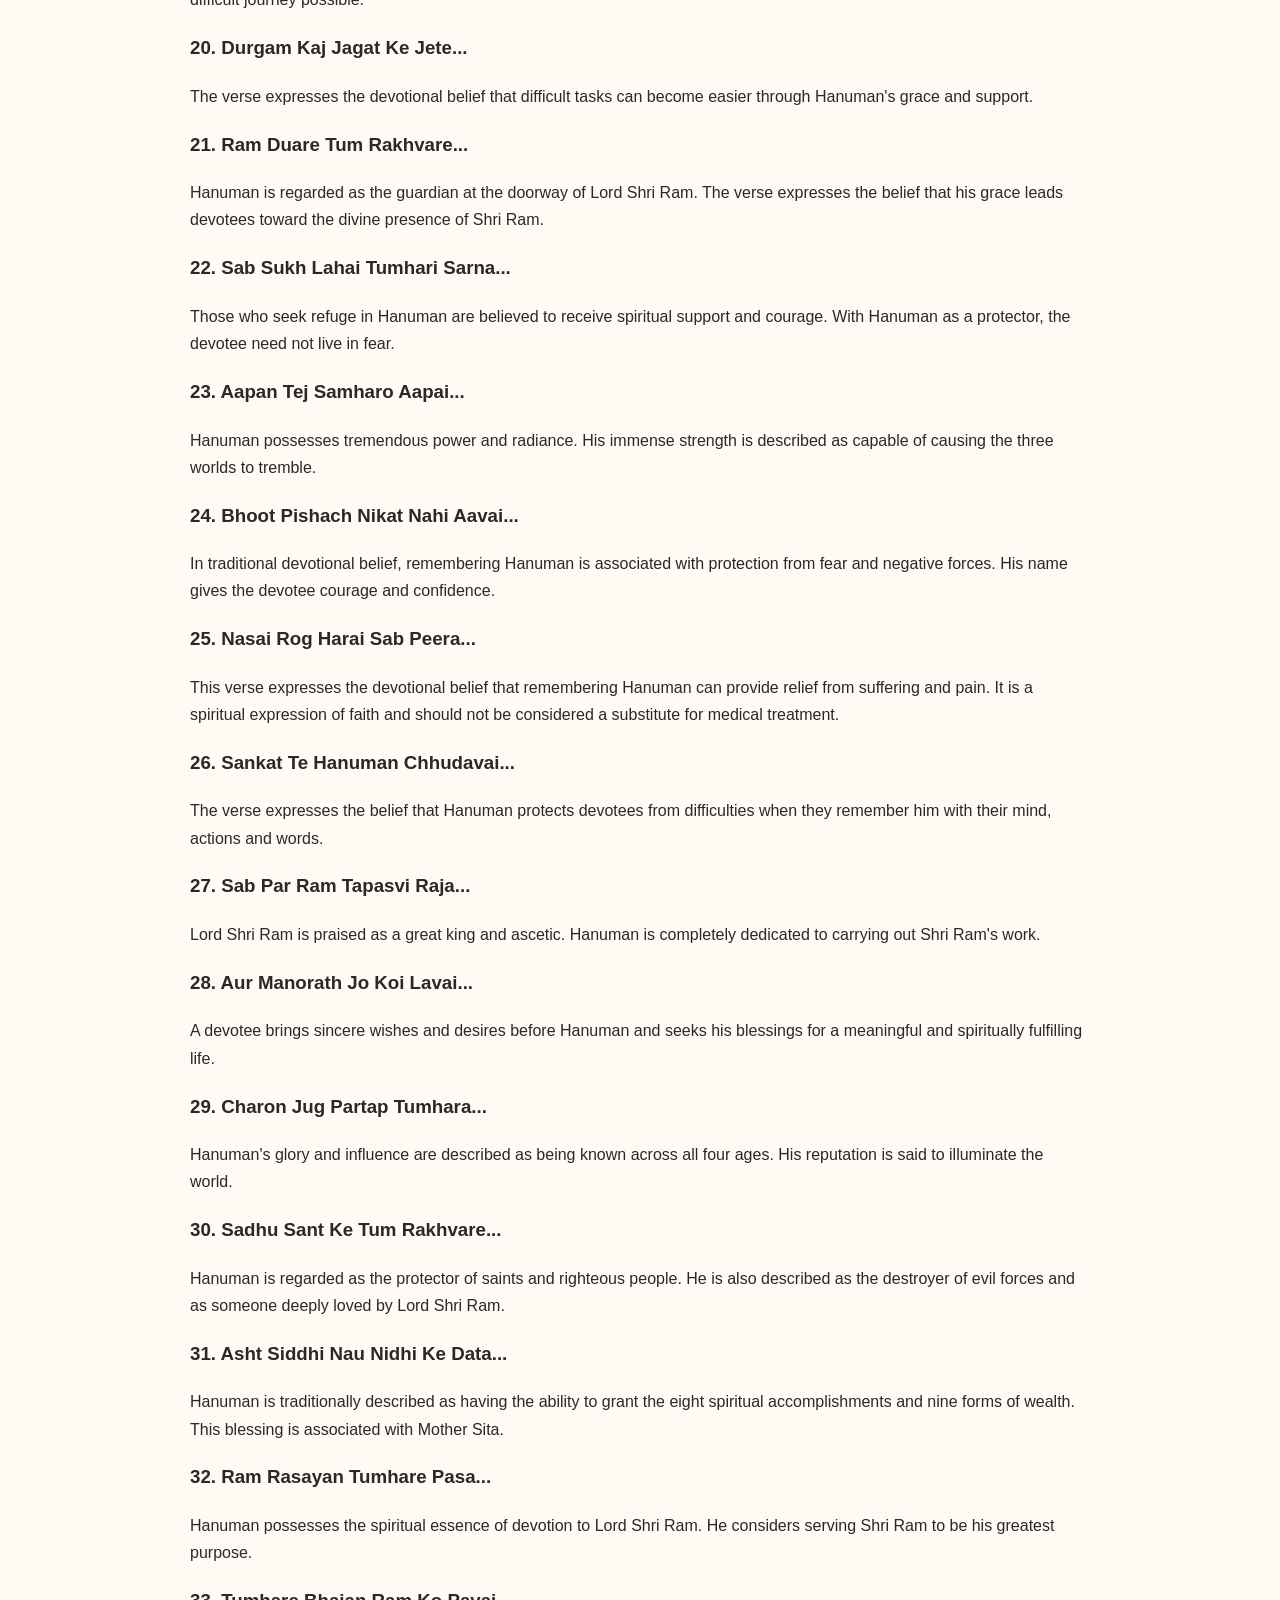
==== commit a03cea33: "Update index.html" ====
--- a/index.html
+++ b/index.html
@@ -105,6 +105,10 @@
             <a href="hanuman-chalisa-meaning.html">📖 विस्तृत हिंदी अर्थ</a>
             <a href="#roman">🔤 Roman English</a>
             <a href="#english-meaning">🌐 English Meaning</a>
+            <a href="hanuman-chalisa-lyrics.html">📖 Hanuman Chalisa Lyrics</a>
+            <a href="hanuman-chalisa-40-chaupai.html">🙏 40 Chaupai</a>
+            <a href="hanuman-chalisa-benefits.html">✨ Benefits</a>
+            <a href="hanuman-chalisa-path-vidhi.html">🕉️ Path Vidhi</a>
         </div>
 
     </div>
@@ -1269,6 +1273,6 @@
 </div>
 
 </div>
-
+<a href="about-hanuman-chalisa.html">About</a>
 </section>
 ```
--- a/style.css
+++ b/style.css
@@ -1,201 +1 @@
-* {
-    box-sizing: border-box;
-}
-
-html {
-    scroll-behavior: smooth;
-}
-
-body {
-    margin: 0;
-    font-family: Arial, "Noto Sans Devanagari", sans-serif;
-    background: #fffaf3;
-    color: #2b2118;
-    line-height: 1.8;
-}
-
-.container {
-    width: min(900px, 92%);
-    margin: auto;
-}
-
-.site-header {
-    position: sticky;
-    top: 0;
-    z-index: 100;
-    background: #ffffff;
-    border-bottom: 1px solid #eadfd2;
-}
-
-.site-header .container {
-    display: flex;
-    justify-content: space-between;
-    align-items: center;
-    min-height: 64px;
-}
-
-.brand {
-    font-weight: 700;
-    font-size: 18px;
-}
-
-nav {
-    display: flex;
-    gap: 18px;
-}
-
-nav a {
-    color: #5b3b25;
-    text-decoration: none;
-    font-size: 14px;
-}
-
-.hero {
-    text-align: center;
-    padding: 65px 0 55px;
-    background: linear-gradient(
-        180deg,
-        #fff1d6 0%,
-        #fffaf3 100%
-    );
-}
-
-.om {
-    font-size: 42px;
-    margin-bottom: 10px;
-}
-
-h1 {
-    margin: 0;
-    font-size: clamp(32px, 7vw, 52px);
-    line-height: 1.3;
-}
-
-.hero-subtitle {
-    font-size: 20px;
-    margin: 12px 0 4px;
-}
-
-.intro {
-    color: #6d6259;
-}
-
-.quick-links {
-    display: flex;
-    justify-content: center;
-    flex-wrap: wrap;
-    gap: 10px;
-    margin-top: 25px;
-}
-
-.quick-links a {
-    text-decoration: none;
-    background: #ffffff;
-    color: #4a2d1c;
-    padding: 10px 18px;
-    border-radius: 25px;
-    border: 1px solid #e4d5c5;
-    font-weight: 600;
-}
-
-.content-section {
-    padding: 55px 0;
-}
-
-.alternate {
-    background: #fff2df;
-}
-
-h2 {
-    text-align: center;
-    font-size: 30px;
-    margin-top: 0;
-    margin-bottom: 30px;
-}
-
-h3 {
-    text-align: center;
-    margin-top: 35px;
-    color: #633b20;
-}
-
-.chalisa {
-    background: #ffffff;
-    border: 1px solid #eadfd2;
-    border-radius: 18px;
-    padding: 25px;
-    box-shadow: 0 5px 25px rgba(60, 40, 20, 0.05);
-}
-
-.chalisa p {
-    text-align: center;
-    font-size: 20px;
-    margin: 24px 0;
-}
-
-.content-section p {
-    font-size: 17px;
-}
-
-.faq {
-    background: #ffffff;
-    padding: 25px;
-    border-radius: 16px;
-}
-
-.faq h3 {
-    text-align: left;
-    margin-bottom: 5px;
-}
-
-.faq p {
-    margin-top: 0;
-}
-
-.note {
-    color: #756b63;
-    font-style: italic;
-}
-
-footer {
-    text-align: center;
-    padding: 35px 0;
-    background: #2e2118;
-    color: #ffffff;
-}
-
-@media (max-width: 650px) {
-
-    .site-header .container {
-        flex-direction: column;
-        padding: 12px 0;
-        gap: 8px;
-    }
-
-    nav {
-        gap: 12px;
-        overflow-x: auto;
-        max-width: 100%;
-    }
-
-    nav a {
-        white-space: nowrap;
-    }
-
-    .hero {
-        padding: 45px 0;
-    }
-
-    .chalisa {
-        padding: 15px;
-        border-radius: 12px;
-    }
-
-    .chalisa p {
-        font-size: 18px;
-    }
-
-    h2 {
-        font-size: 26px;
-    }
-}
+body{margin:0;font-family:Arial,sans-serif;line-height:1.7;color:#292929;background:#fffaf3}header{background:#8b1e16;padding:16px}nav{max-width:1000px;margin:auto;display:flex;gap:16px;flex-wrap:wrap}nav a{color:#fff;text-decoration:none;font-weight:bold}main{max-width:900px;margin:auto;padding:28px 16px}.hero,.box{background:#fff;border-radius:14px;padding:22px;margin:16px 0;box-shadow:0 2px 10px #0001}.hero{text-align:center}h1,h2{color:#7c1711}.note{background:#fff1dc;border-left:4px solid #8b1e16;padding:15px}a{color:#7c1711}footer{text-align:center;background:#32110e;color:#fff;padding:24px;margin-top:30px}
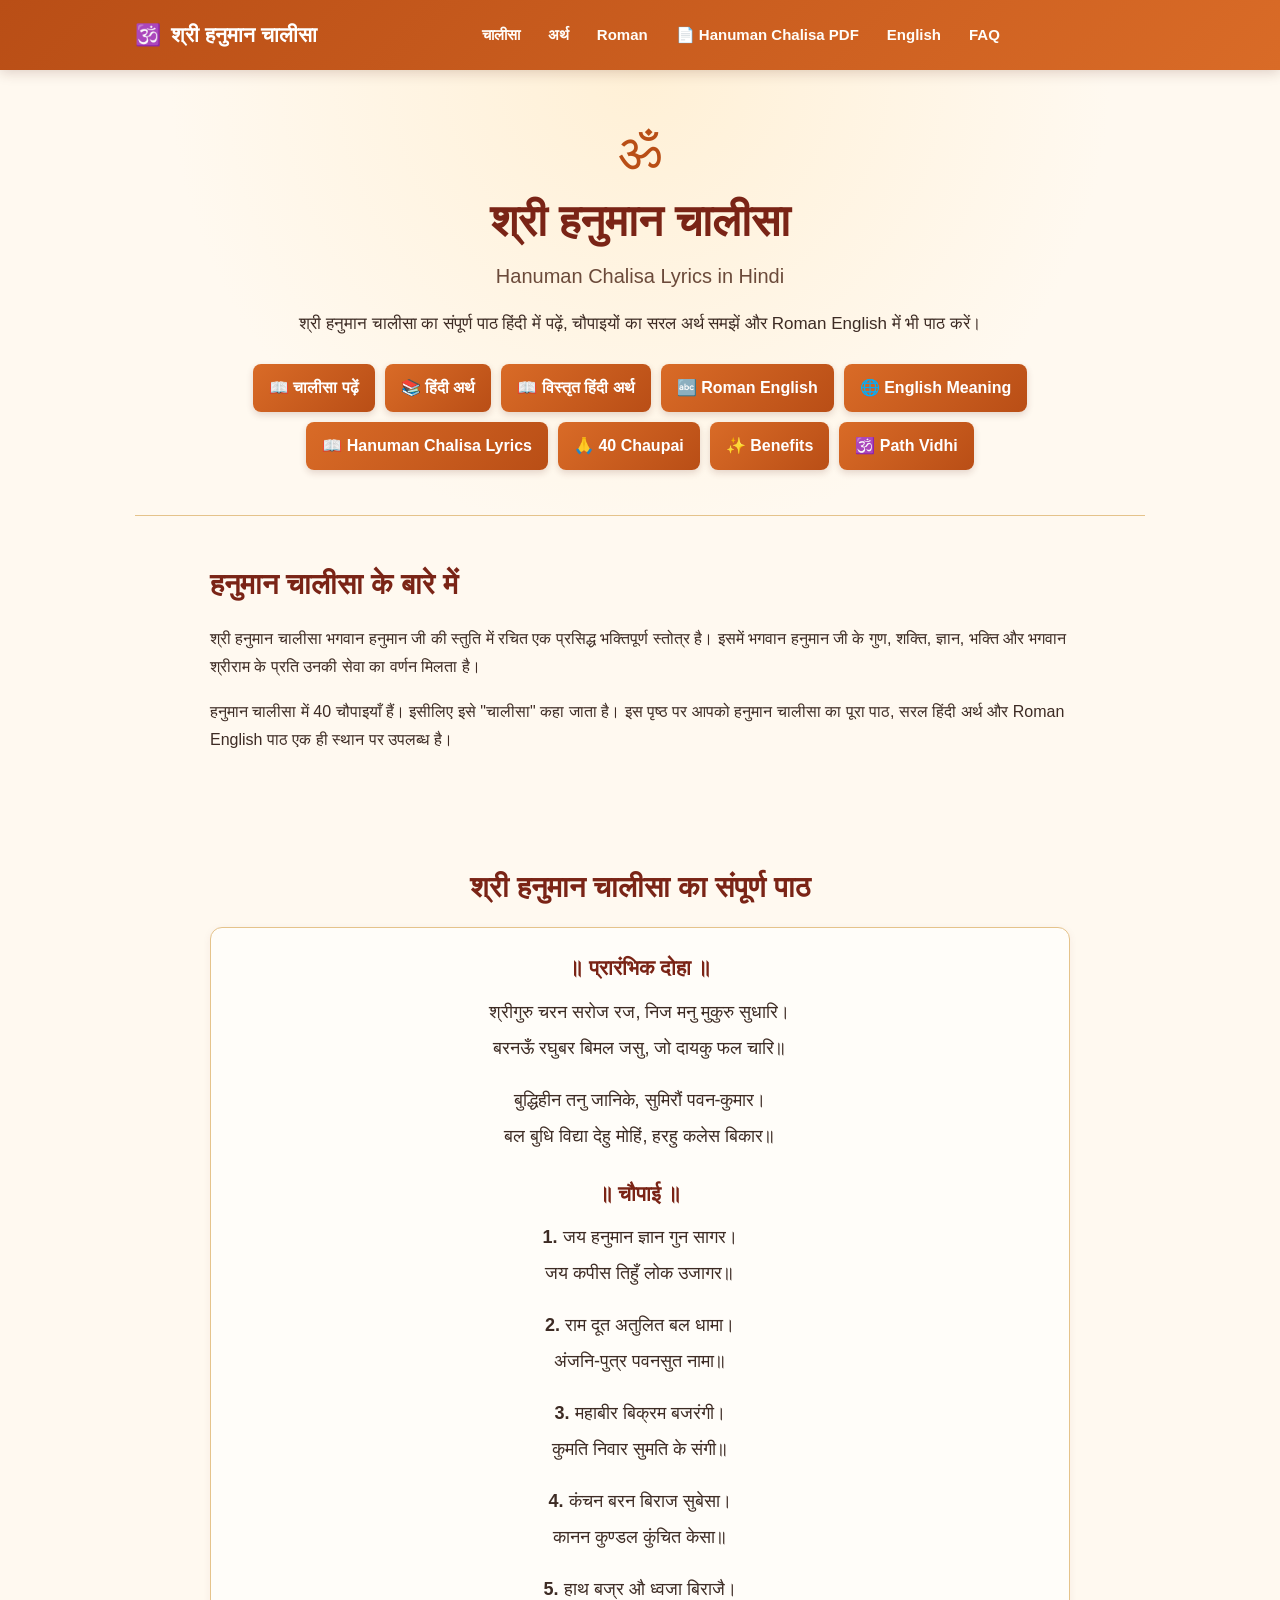
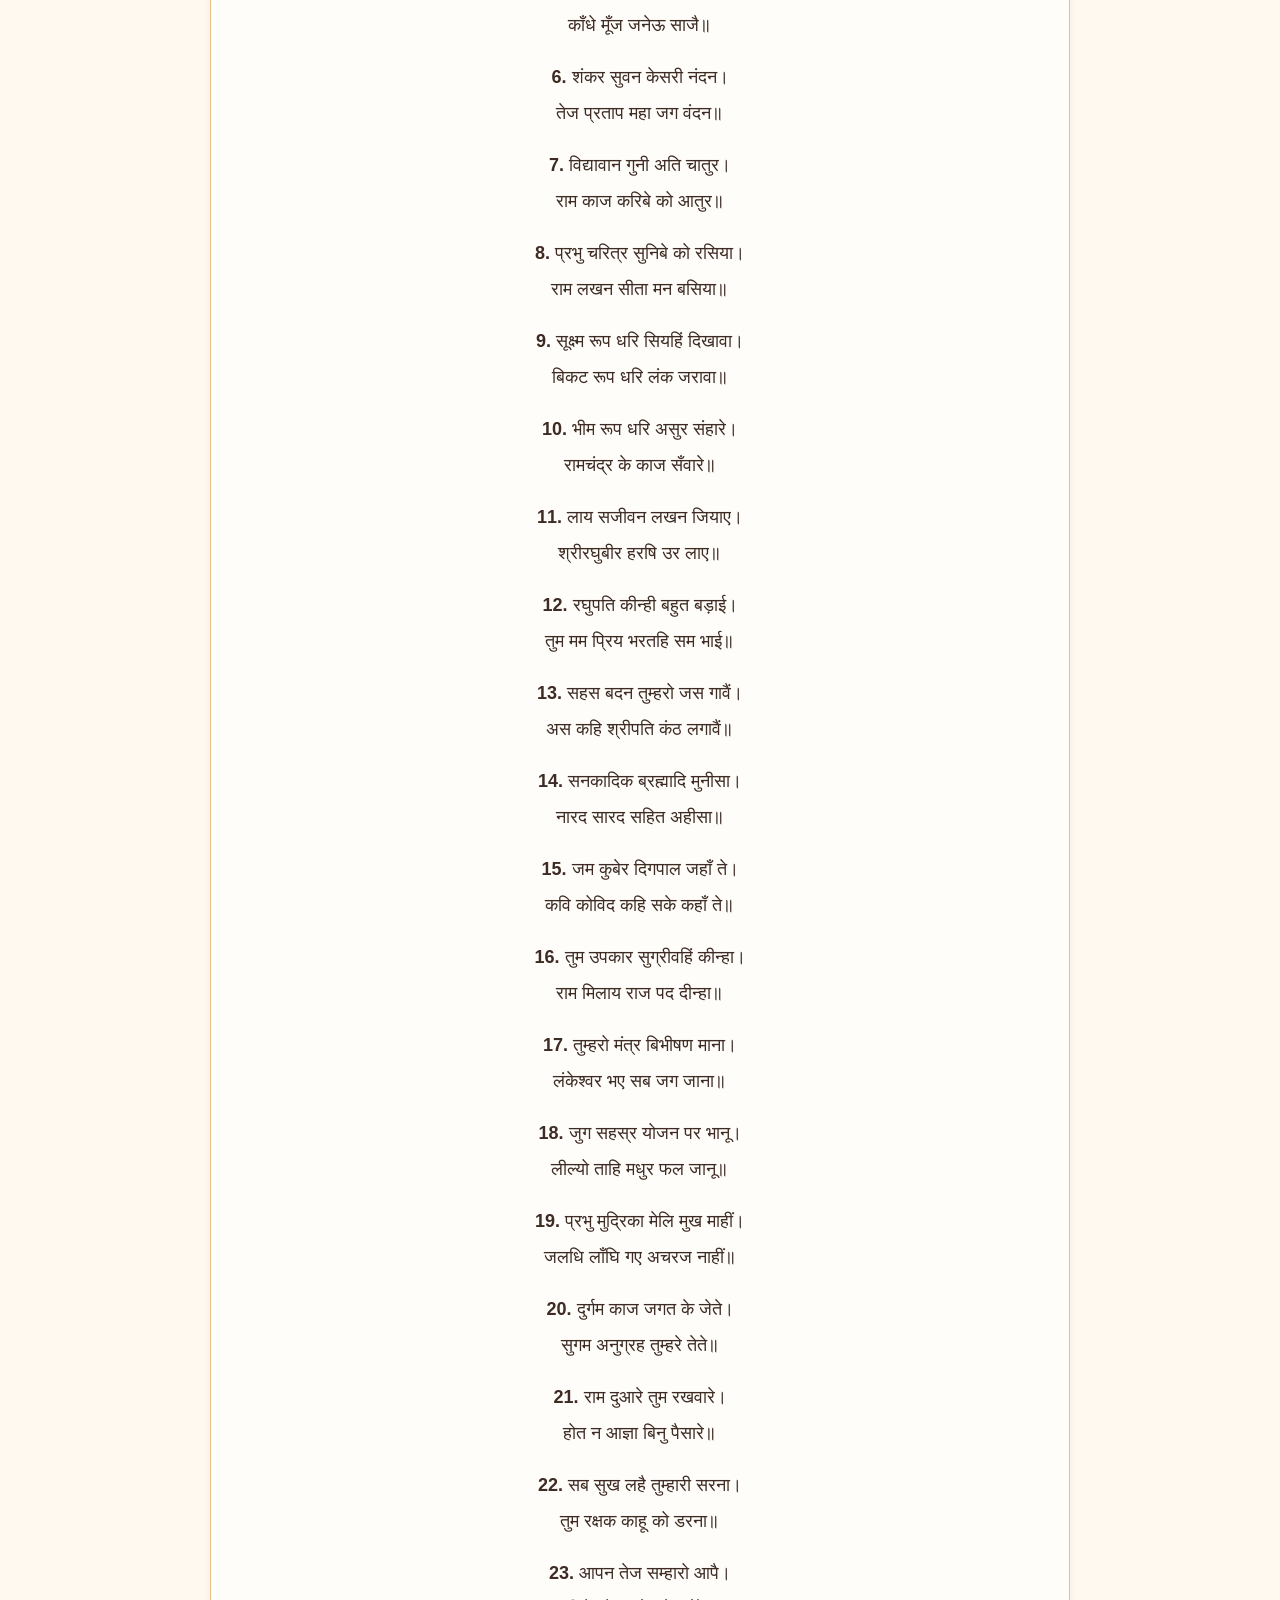
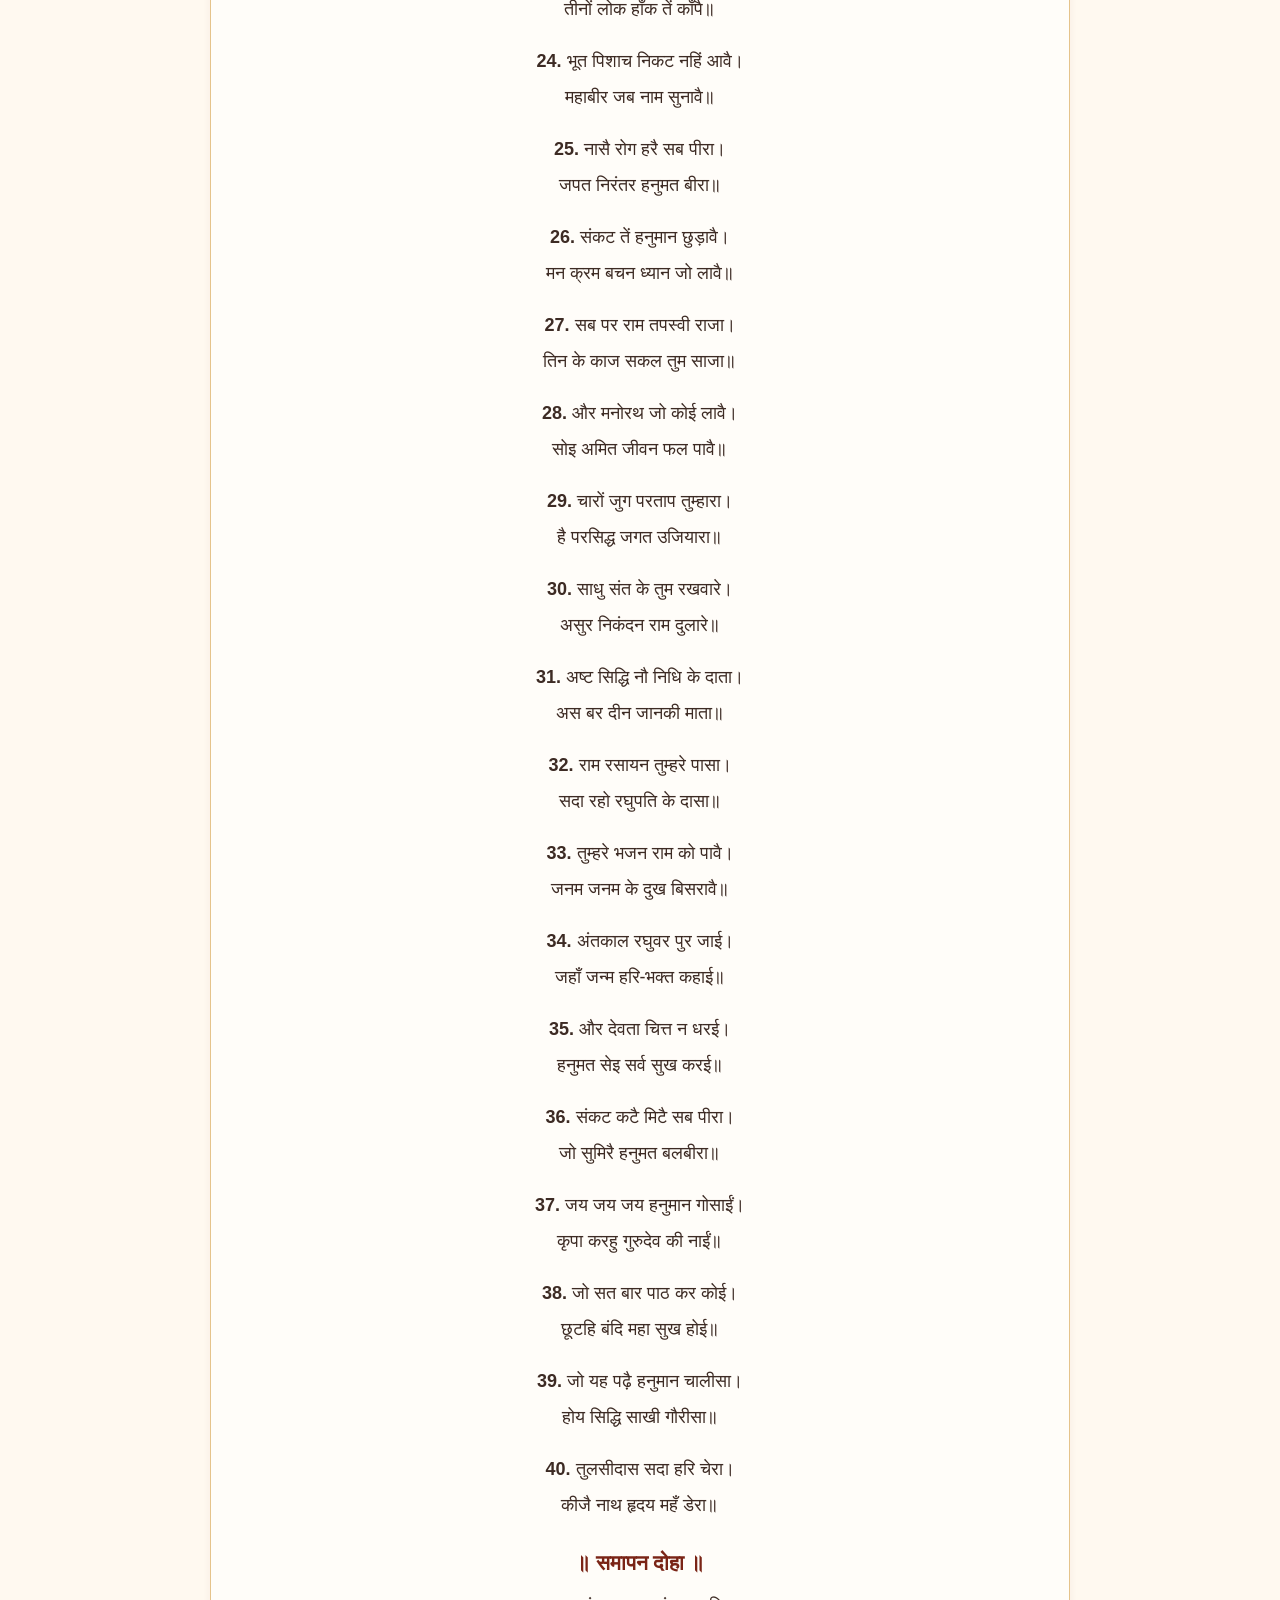
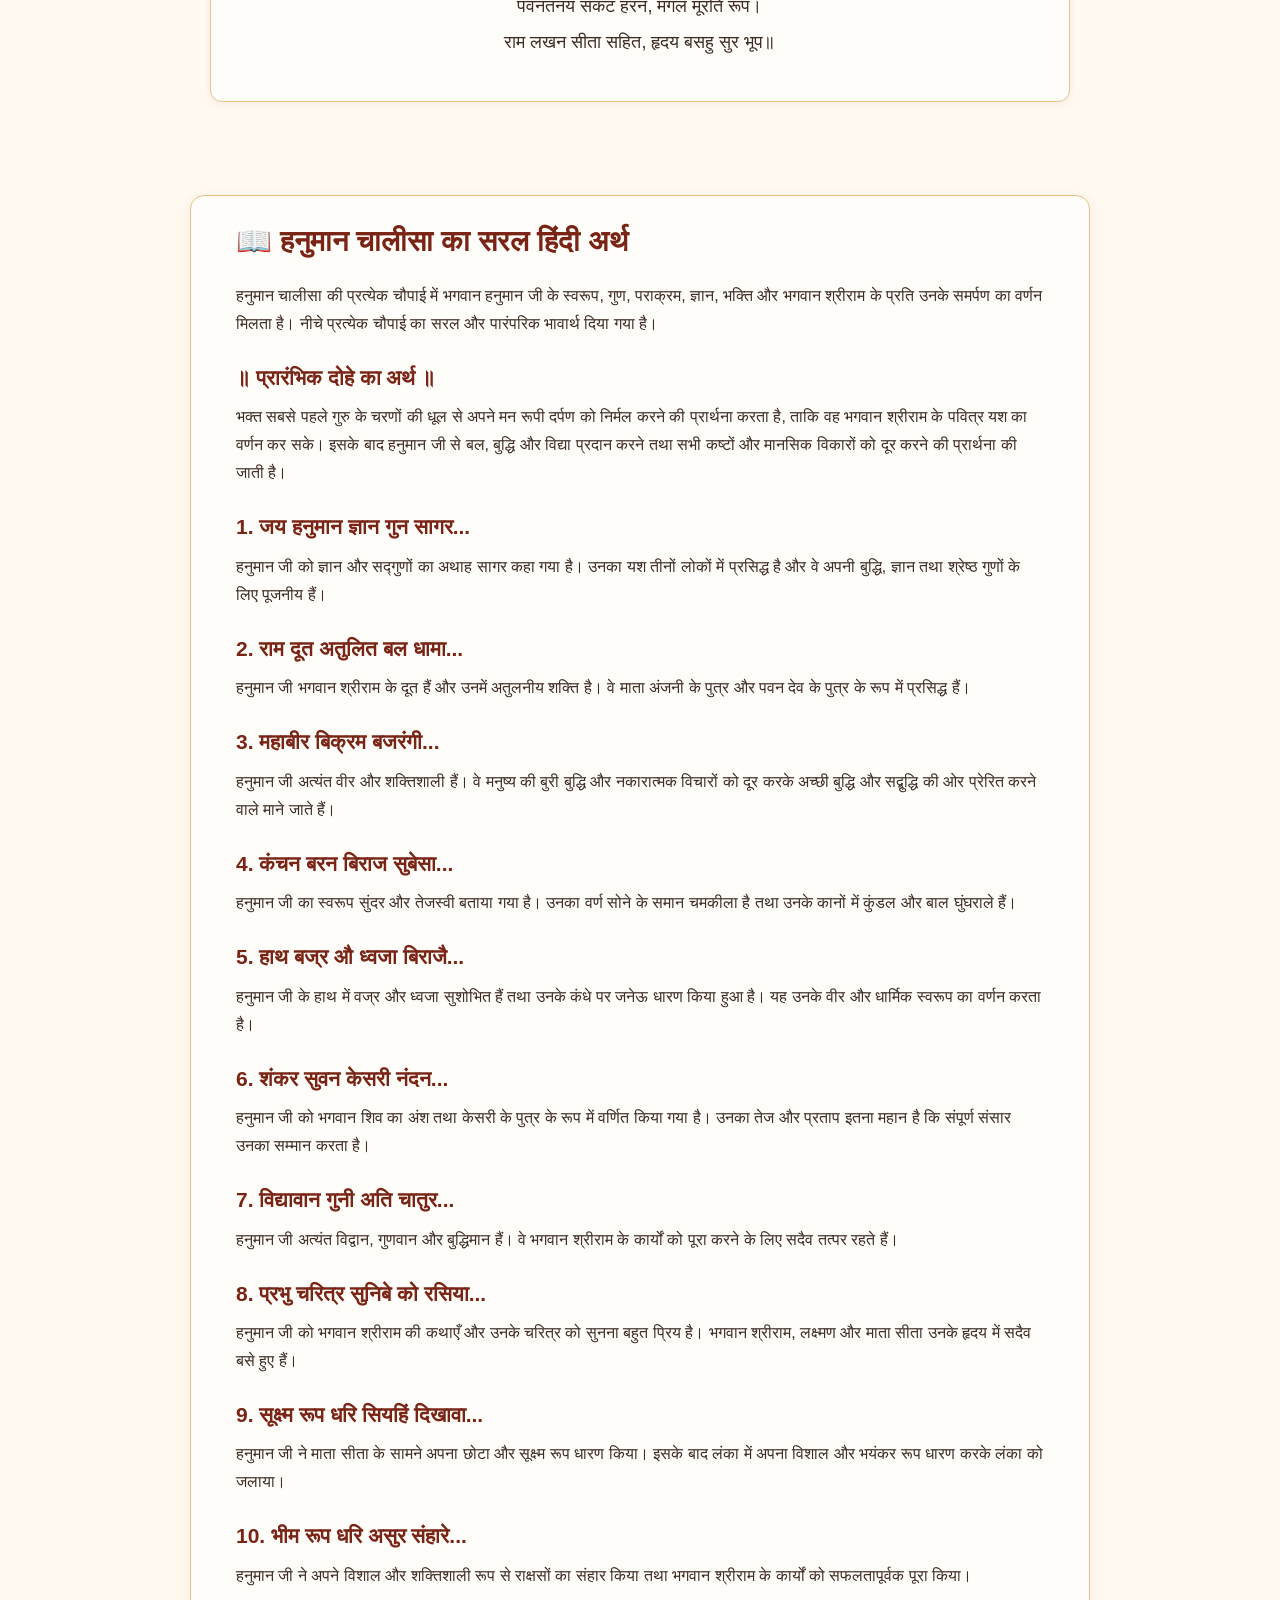
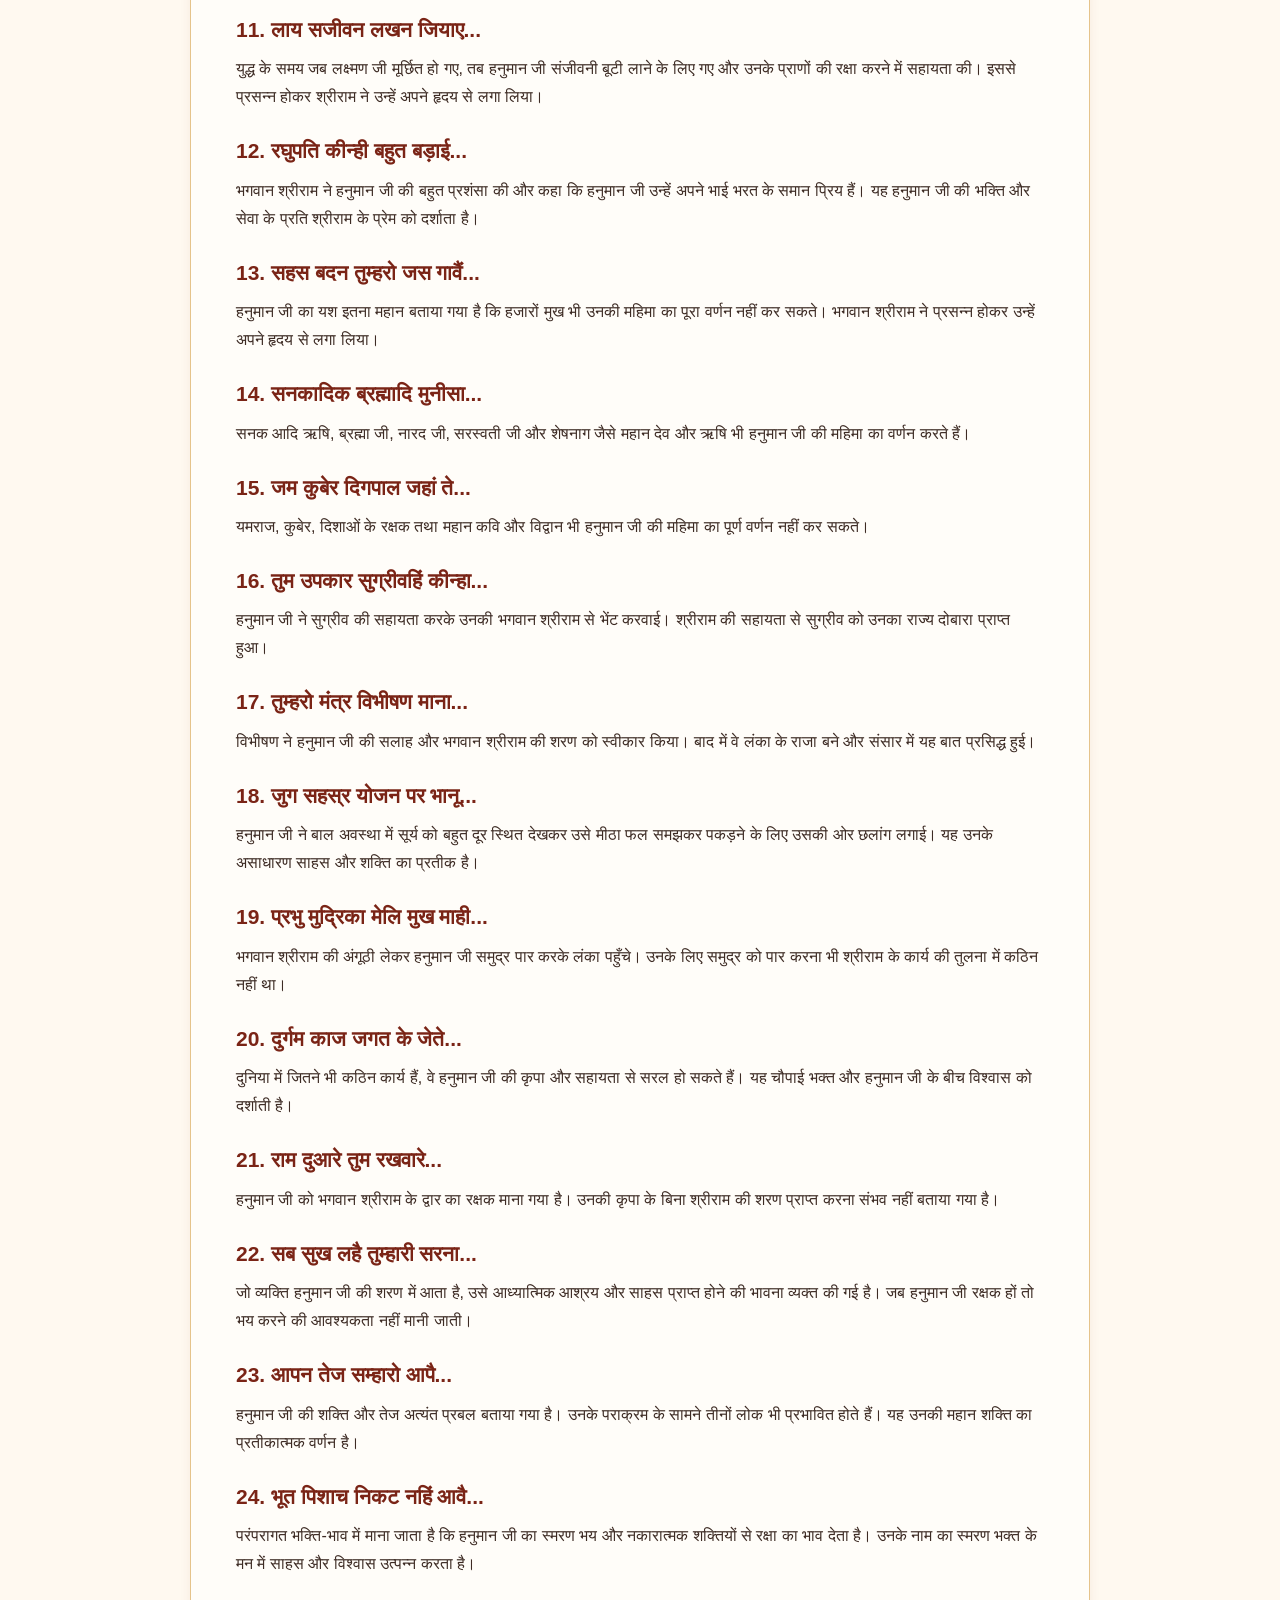
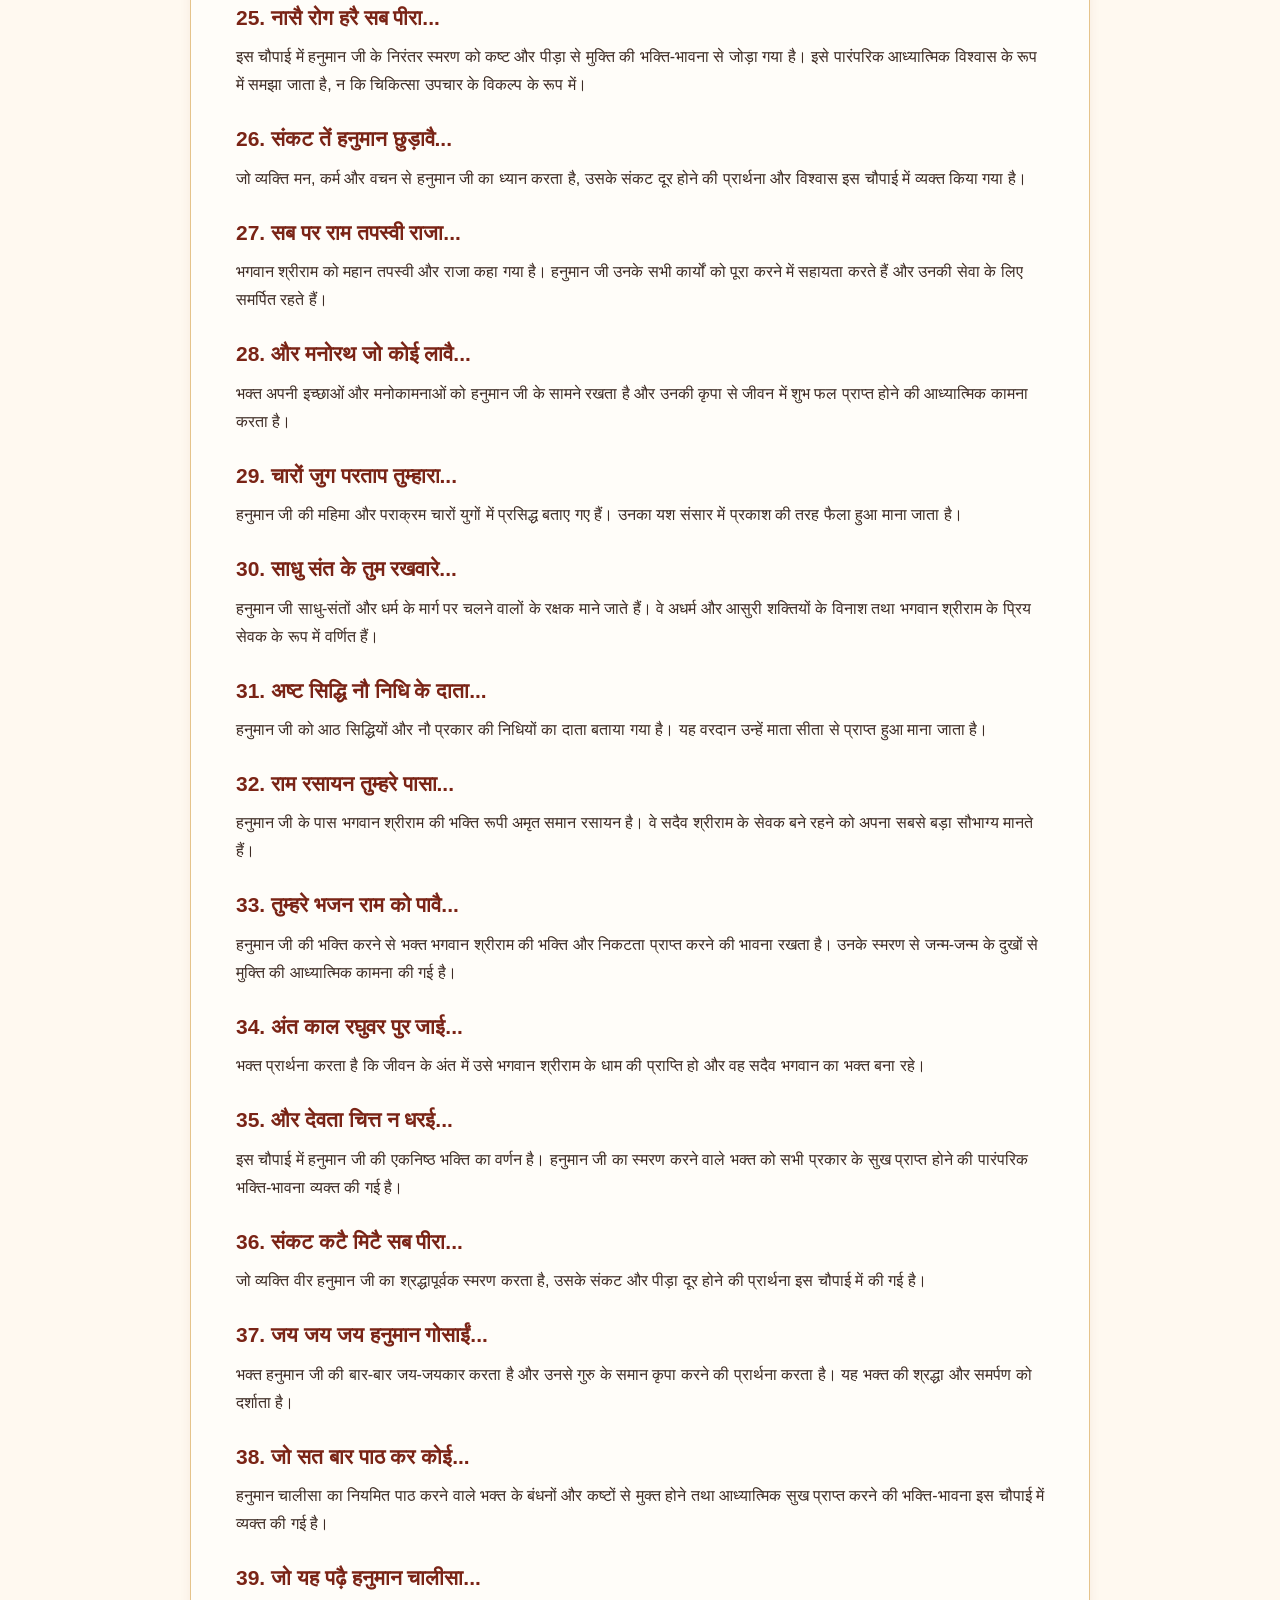
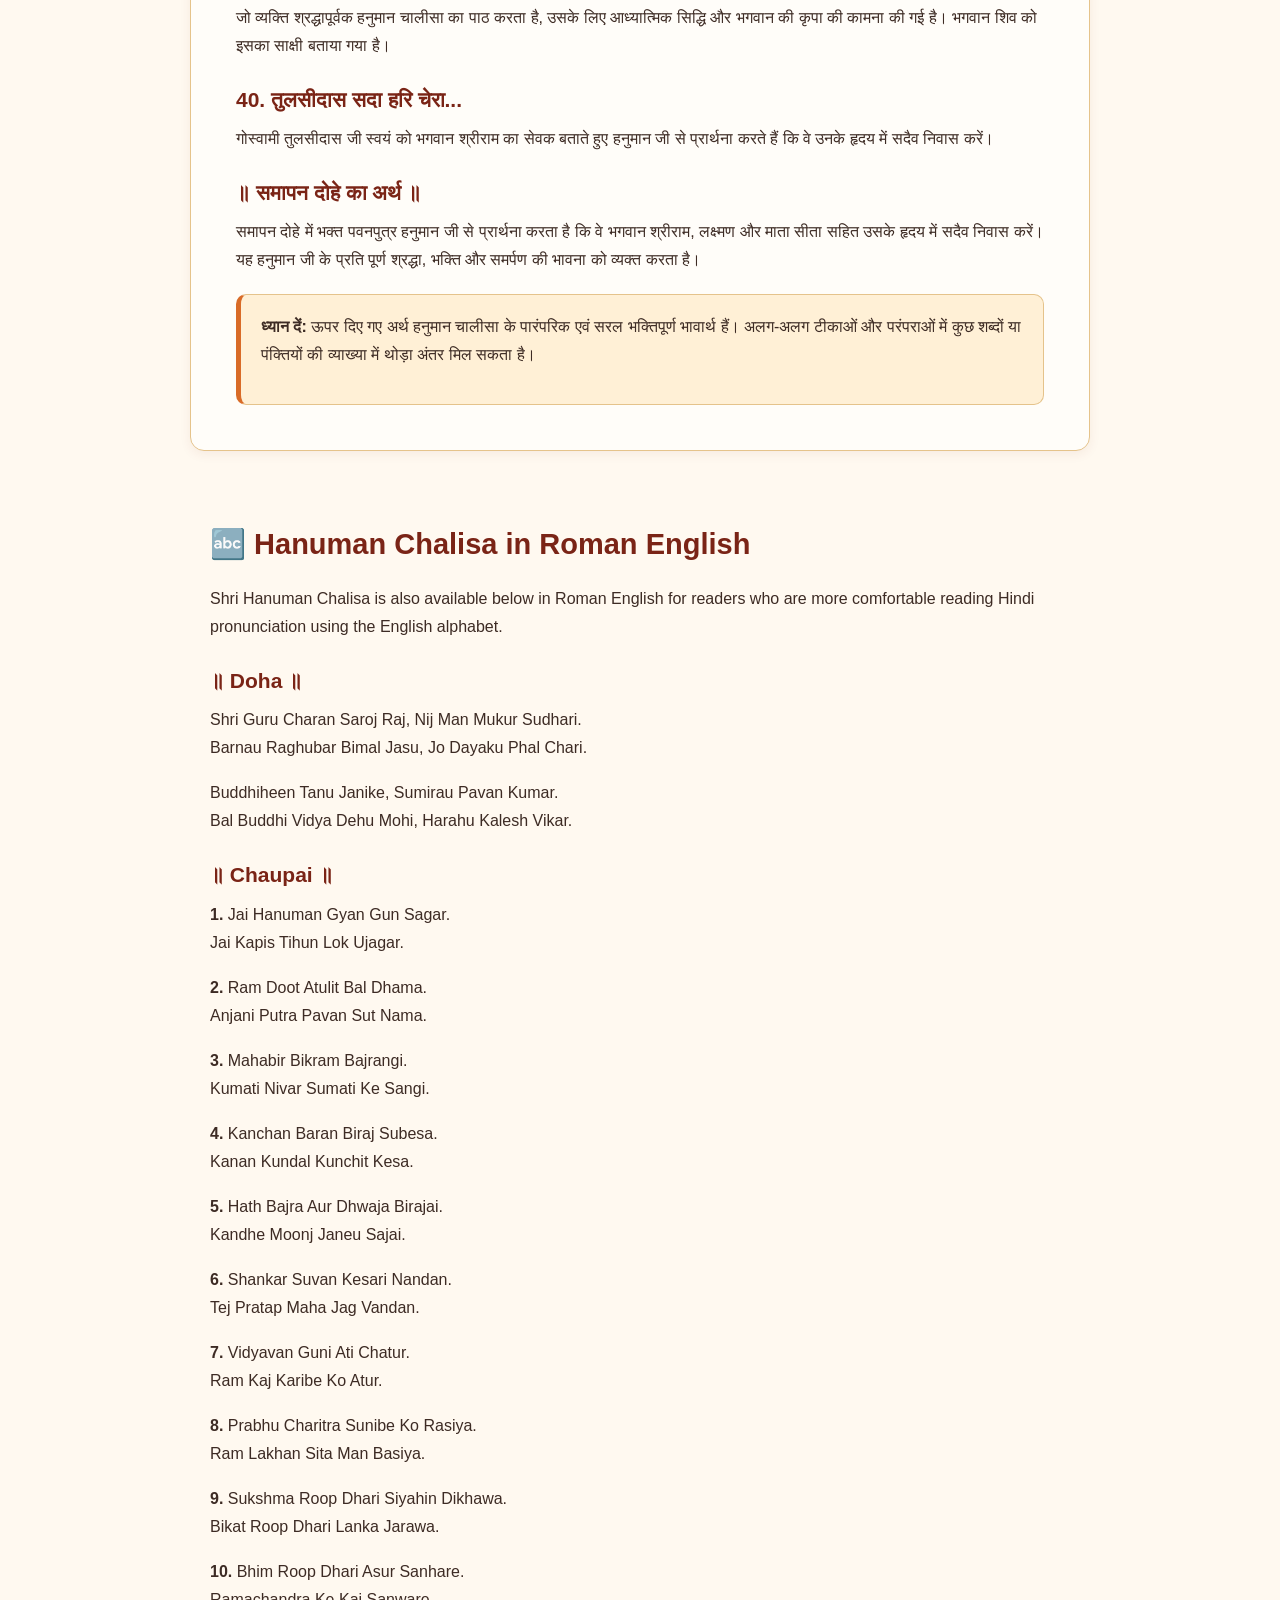
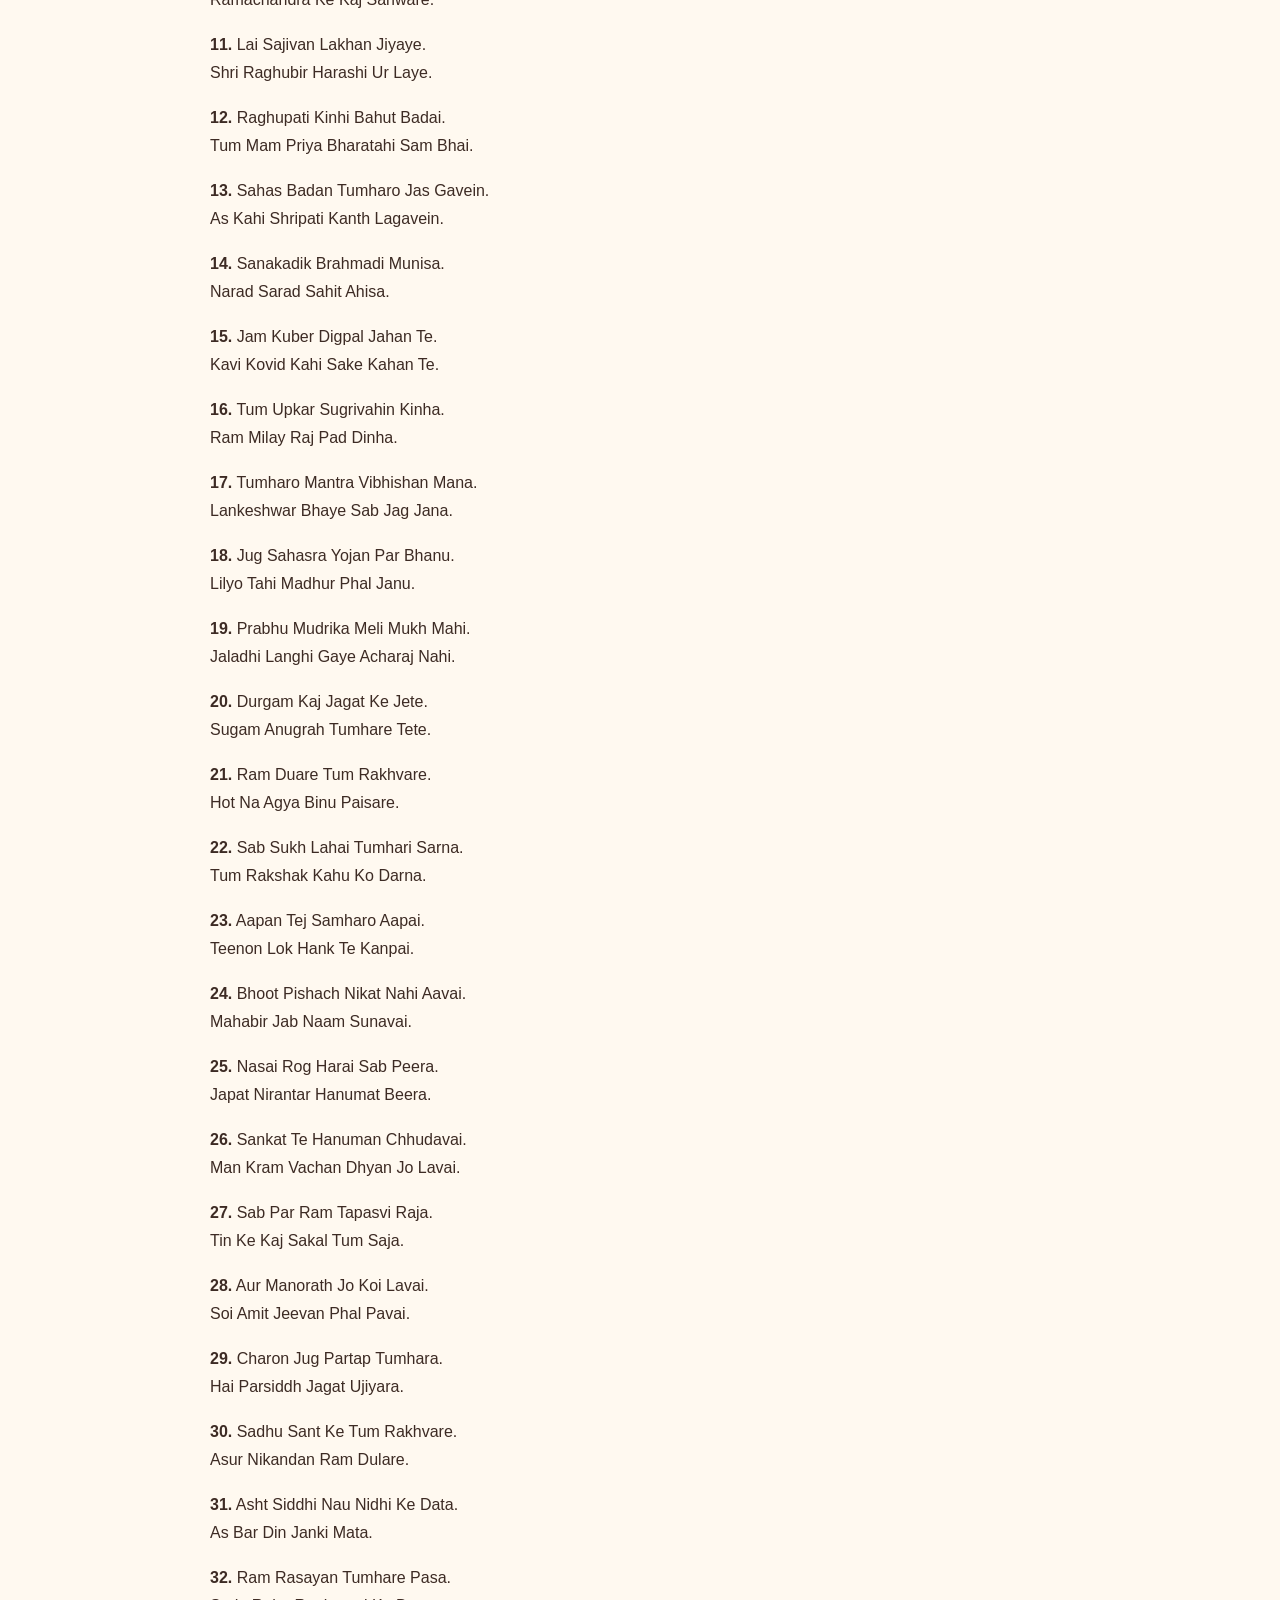
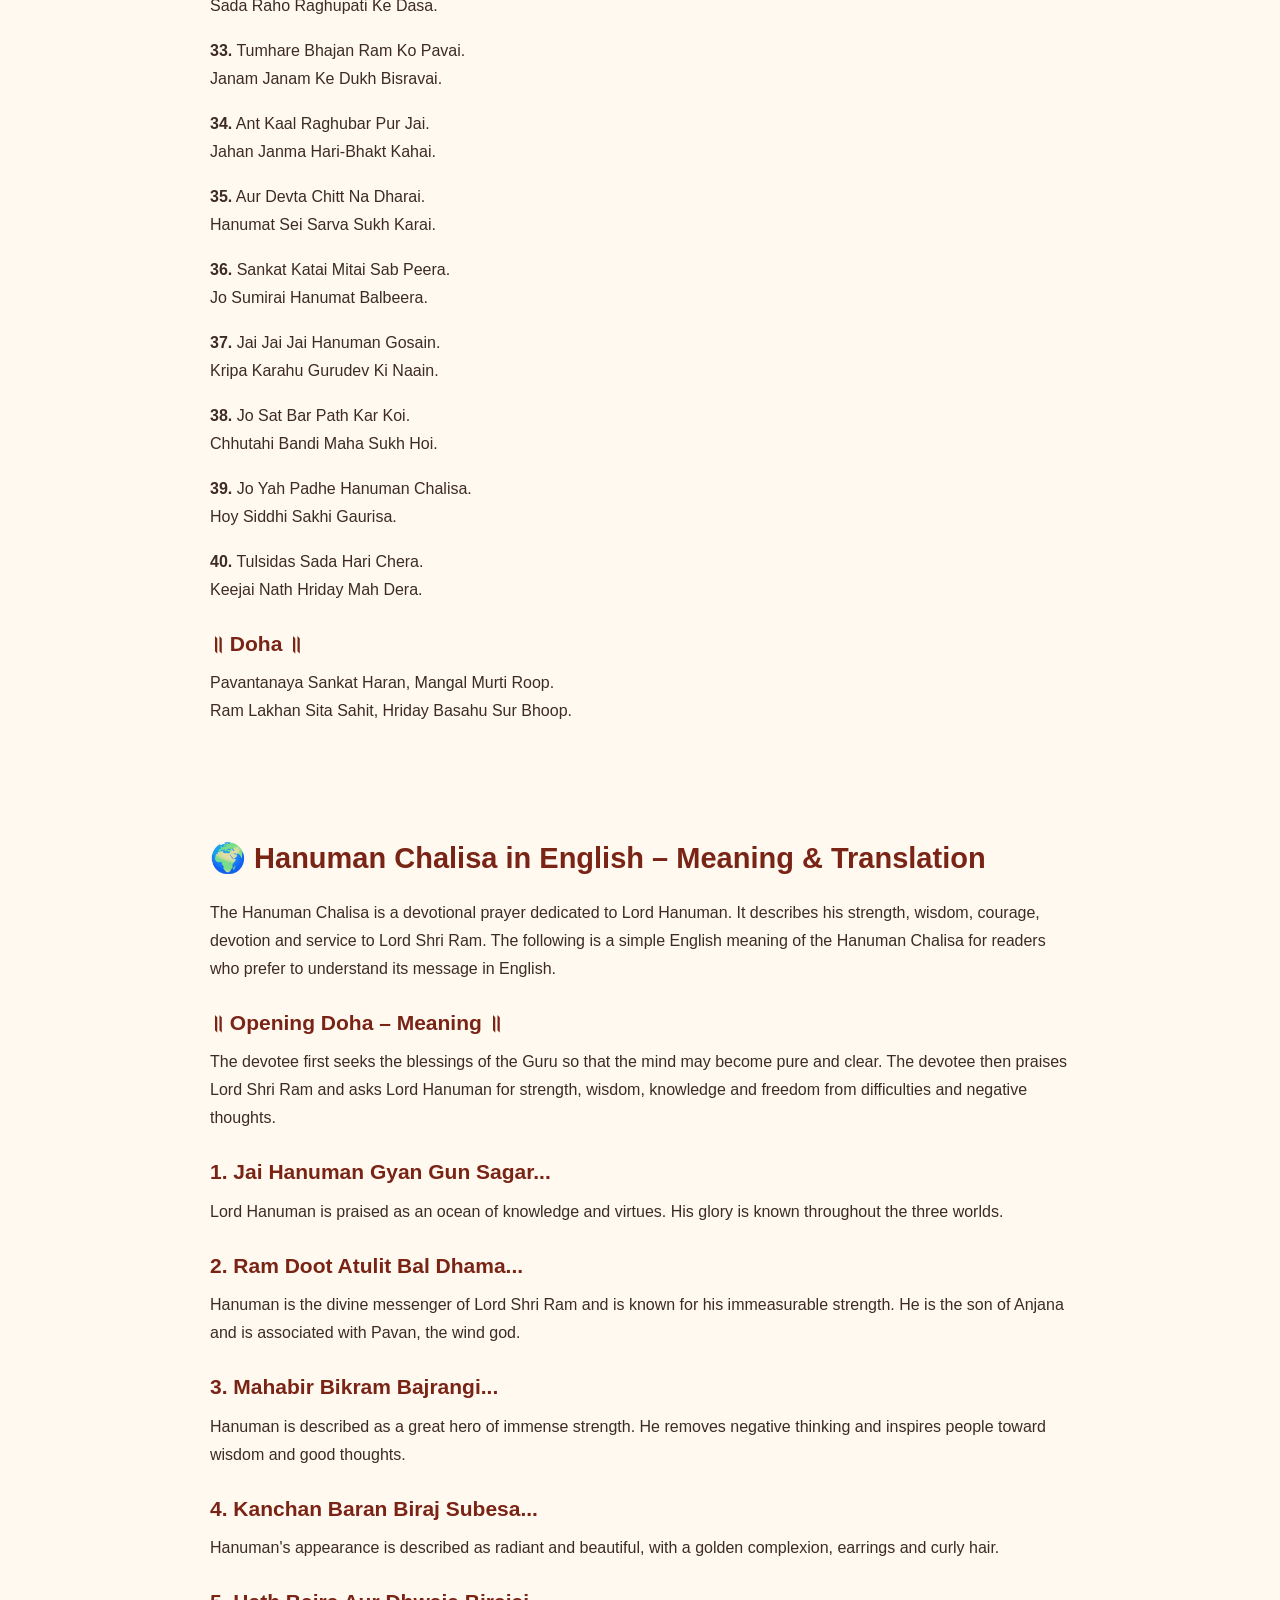
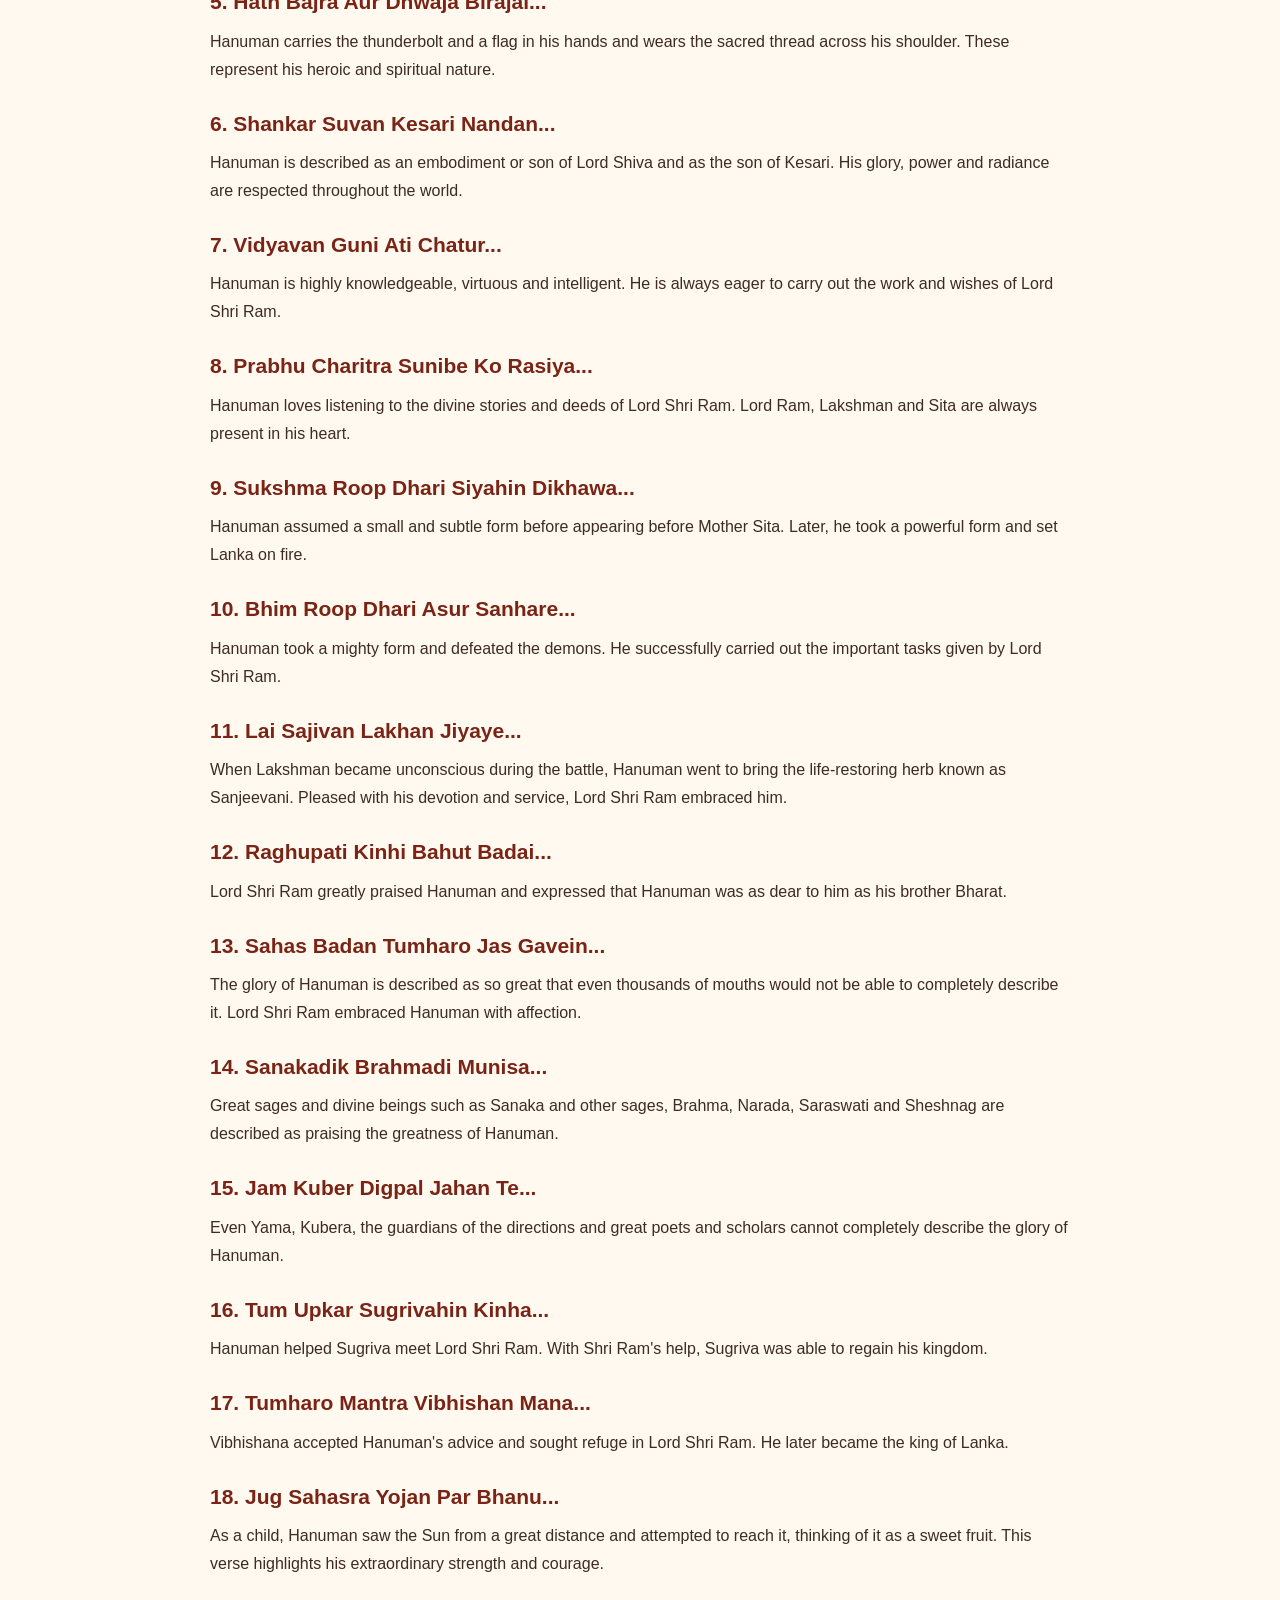
==== commit dd7b4886: "Update index.html" ====
--- a/index.html
+++ b/index.html
@@ -1176,6 +1176,62 @@
 
 </section>
 
+
+<section class="content-section quick-links" id="related-pages">
+    <div class="container">
+        <h2>हनुमान चालीसा से जुड़े महत्वपूर्ण पेज</h2>
+        <p>
+            श्री हनुमान चालीसा का पाठ, अर्थ, लाभ और PDF
+            से जुड़ी सभी जानकारियाँ यहाँ पढ़ें।
+        </p>
+
+        <ul>
+            <li>
+                <a href="/hanuman-chalisa-lyrics.html">
+                    हनुमान चालीसा हिंदी में
+                </a>
+            </li>
+            <li>
+                <a href="/hanuman-chalisa-meaning.html">
+                    हनुमान चालीसा का हिंदी अर्थ
+                </a>
+            </li>
+            <li>
+                <a href="/hanuman-chalisa-in-english.html">
+                    Hanuman Chalisa in English
+                </a>
+            </li>
+            <li>
+                <a href="/hanuman-chalisa-pdf.html">
+                    हनुमान चालीसा PDF डाउनलोड
+                </a>
+            </li>
+            <li>
+                <a href="/hanuman-chalisa-40-chaupai.html">
+                    हनुमान चालीसा की 40 चौपाइयाँ
+                </a>
+            </li>
+            <li>
+                <a href="/hanuman-chalisa-path-vidhi.html">
+                    हनुमान चालीसा पाठ करने की विधि
+                </a>
+            </li>
+            <li>
+                <a href="/hanuman-chalisa-benefits.html">
+                    हनुमान चालीसा पढ़ने के लाभ
+                </a>
+            </li>
+            <li>
+                <a href="/about-hanuman-chalisa.html">
+                    हनुमान चालीसा का इतिहास और महत्व
+                </a>
+            </li>
+        </ul>
+    </div>
+</section>
+
+
+    
 <section id="faq" class="content-section alternate">
 
 <div class="container">
--- a/style.css
+++ b/style.css
@@ -1 +1,905 @@
-body{margin:0;font-family:Arial,sans-serif;line-height:1.7;color:#292929;background:#fffaf3}header{background:#8b1e16;padding:16px}nav{max-width:1000px;margin:auto;display:flex;gap:16px;flex-wrap:wrap}nav a{color:#fff;text-decoration:none;font-weight:bold}main{max-width:900px;margin:auto;padding:28px 16px}.hero,.box{background:#fff;border-radius:14px;padding:22px;margin:16px 0;box-shadow:0 2px 10px #0001}.hero{text-align:center}h1,h2{color:#7c1711}.note{background:#fff1dc;border-left:4px solid #8b1e16;padding:15px}a{color:#7c1711}footer{text-align:center;background:#32110e;color:#fff;padding:24px;margin-top:30px}+/* =========================================================
+   SHREE HANUMAN CHALISA
+   PREMIUM HANUMAN TEMPLE THEME
+   Complete stylesheet for all website pages
+   ========================================================= */
+
+
+/* =========================================================
+   1. RESET
+   ========================================================= */
+
+* {
+    box-sizing: border-box;
+}
+
+html {
+    scroll-behavior: smooth;
+}
+
+body {
+    margin: 0;
+    padding: 0;
+    font-family: Arial, "Noto Sans Devanagari", sans-serif;
+    line-height: 1.75;
+    color: #3D2B24;
+    background: #FFF9F0;
+}
+
+img {
+    max-width: 100%;
+    height: auto;
+}
+
+a {
+    color: #B94E16;
+    text-decoration: none;
+}
+
+a:hover {
+    color: #7A2416;
+    text-decoration: underline;
+}
+
+
+/* =========================================================
+   2. MAIN CONTAINER
+   ========================================================= */
+
+.container {
+    width: 100%;
+    max-width: 1050px;
+    margin: 0 auto;
+    padding-left: 20px;
+    padding-right: 20px;
+}
+
+
+/* =========================================================
+   3. HEADER
+   ========================================================= */
+
+header,
+.site-header {
+    background: linear-gradient(
+        135deg,
+        #B94E16,
+        #D96B27
+    );
+
+    color: #FFFFFF;
+
+    box-shadow:
+        0 3px 12px rgba(84, 32, 21, 0.18);
+}
+
+.site-header {
+    position: sticky;
+    top: 0;
+    z-index: 1000;
+}
+
+.site-header .container,
+header > .container {
+    min-height: 70px;
+
+    display: flex;
+    align-items: center;
+    justify-content: space-between;
+
+    gap: 20px;
+}
+
+
+/* =========================================================
+   4. BRAND
+   ========================================================= */
+
+.brand {
+    display: flex;
+    align-items: center;
+
+    gap: 10px;
+
+    color: #FFFFFF;
+
+    font-size: 21px;
+    font-weight: 700;
+
+    white-space: nowrap;
+}
+
+.brand:hover {
+    color: #FFFFFF;
+    text-decoration: none;
+}
+
+
+/* =========================================================
+   5. NAVIGATION
+   Works with OLD + NEW pages
+   ========================================================= */
+
+header nav,
+.site-header nav {
+    max-width: 1050px;
+
+    margin: 0 auto;
+
+    padding: 12px 20px;
+
+    display: flex;
+    align-items: center;
+    justify-content: flex-end;
+
+    flex-wrap: wrap;
+
+    gap: 6px;
+}
+
+header nav a,
+.site-header nav a {
+    color: #FFFDF9;
+
+    text-decoration: none;
+
+    font-size: 15px;
+    font-weight: 600;
+
+    padding: 8px 11px;
+
+    border-radius: 7px;
+
+    transition:
+        background 0.2s ease,
+        transform 0.2s ease;
+}
+
+header nav a:hover,
+.site-header nav a:hover {
+    color: #FFFFFF;
+
+    background: rgba(255,255,255,0.18);
+
+    text-decoration: none;
+
+    transform: translateY(-1px);
+}
+
+
+/* =========================================================
+   6. MAIN
+   ========================================================= */
+
+main {
+    width: 100%;
+    max-width: 1050px;
+
+    margin: 0 auto;
+
+    padding: 0 20px;
+}
+
+
+/* =========================================================
+   7. HERO
+   ========================================================= */
+
+.hero {
+    text-align: center;
+
+    padding: 55px 20px 45px;
+
+    background:
+        radial-gradient(
+            circle at top,
+            #FFF0D6 0%,
+            #FFF9F0 70%
+        );
+
+    border-bottom: 1px solid #E5C38B;
+}
+
+.hero .container {
+    max-width: 900px;
+}
+
+.om {
+    font-size: 52px;
+
+    line-height: 1;
+
+    margin-bottom: 15px;
+
+    color: #B94E16;
+}
+
+.hero h1 {
+    margin: 0 0 10px;
+
+    color: #7A2416;
+
+    font-size: clamp(30px, 5vw, 44px);
+
+    line-height: 1.3;
+}
+
+.hero-subtitle {
+    margin: 5px 0 15px;
+
+    color: #6B4A3A;
+
+    font-size: 20px;
+    font-weight: 500;
+}
+
+.intro {
+    max-width: 850px;
+
+    margin: 0 auto 20px;
+
+    font-size: 17px;
+}
+
+
+/* =========================================================
+   8. QUICK LINKS
+   ========================================================= */
+
+.quick-links {
+    display: flex;
+
+    justify-content: center;
+    align-items: stretch;
+
+    flex-wrap: wrap;
+
+    gap: 10px;
+
+    margin-top: 25px;
+}
+
+.quick-links a {
+    display: inline-block;
+
+    padding: 10px 16px;
+
+    border-radius: 8px;
+
+    background:
+        linear-gradient(
+            135deg,
+            #D96B27,
+            #B94E16
+        );
+
+    color: #FFFFFF;
+
+    font-weight: 700;
+
+    box-shadow:
+        0 3px 7px rgba(84, 32, 21, 0.16);
+
+    transition:
+        transform 0.2s ease,
+        box-shadow 0.2s ease;
+}
+
+.quick-links a:hover {
+    background: #8F3515;
+
+    color: #FFFFFF;
+
+    text-decoration: none;
+
+    transform: translateY(-2px);
+
+    box-shadow:
+        0 5px 12px rgba(84, 32, 21, 0.20);
+}
+
+
+/* =========================================================
+   9. CONTENT SECTIONS
+   ========================================================= */
+
+.content-section {
+    padding: 48px 0;
+
+    background: #FFF9F0;
+}
+
+.content-section.alternate {
+    background: #FFF0D6;
+}
+
+
+/* =========================================================
+   10. HEADINGS
+   ========================================================= */
+
+h1,
+h2,
+h3,
+h4 {
+    color: #7A2416;
+}
+
+h1 {
+    line-height: 1.3;
+}
+
+h2 {
+    margin-top: 25px;
+    margin-bottom: 20px;
+
+    font-size: 29px;
+
+    line-height: 1.4;
+}
+
+h3 {
+    margin-top: 25px;
+    margin-bottom: 10px;
+
+    font-size: 21px;
+
+    line-height: 1.45;
+}
+
+h4 {
+    font-size: 18px;
+}
+
+h2:first-child,
+h3:first-child {
+    margin-top: 0;
+}
+
+p {
+    margin-top: 0;
+
+    margin-bottom: 17px;
+}
+
+
+/* =========================================================
+   11. NEW PAGE CONTENT
+   ========================================================= */
+
+main > section:not(.hero) {
+    max-width: 900px;
+
+    margin-left: auto;
+    margin-right: auto;
+}
+
+
+/* Intro / TOC / Lyrics / Meaning / About */
+
+main > section.intro,
+main > section.toc,
+main > section#lyrics,
+main > section#meaning,
+main > section#about {
+    background: #FFFDF9;
+
+    border: 1px solid #E5C38B;
+
+    border-radius: 14px;
+
+    padding: 25px;
+
+    margin-top: 25px;
+    margin-bottom: 25px;
+
+    box-shadow:
+        0 3px 12px rgba(122, 36, 22, 0.07);
+}
+
+
+/* =========================================================
+   12. TABLE OF CONTENTS
+   ========================================================= */
+
+.toc {
+    background: #FFF0D6 !important;
+
+    border-color: #E5C38B !important;
+}
+
+.toc ul {
+    margin: 0;
+
+    padding-left: 25px;
+}
+
+.toc li {
+    margin-bottom: 8px;
+}
+
+
+/* =========================================================
+   13. CHALISA / VERSES
+   ========================================================= */
+
+.chalisa,
+.chalisa-text {
+    background: #FFFDF9;
+
+    border: 1px solid #E5C38B;
+
+    border-radius: 12px;
+
+    padding: 25px;
+
+    margin: 20px 0;
+
+    box-shadow:
+        0 2px 9px rgba(122, 36, 22, 0.06);
+}
+
+.chalisa p,
+.chalisa-text p {
+    margin-bottom: 16px;
+
+    font-size: 18px;
+
+    line-height: 2;
+}
+
+
+/* Individual verses */
+
+.verse {
+    background: #FFFCF7;
+
+    border: 1px solid #E5C38B;
+
+    border-left: 5px solid #D96B27;
+
+    border-radius: 10px;
+
+    padding: 17px 20px;
+
+    margin: 15px 0;
+
+    font-size: 18px;
+
+    line-height: 1.9;
+
+    box-shadow:
+        0 2px 6px rgba(122, 36, 22, 0.04);
+}
+
+.verse strong {
+    color: #B94E16;
+}
+
+
+/* =========================================================
+   14. MEANING BOXES
+   ========================================================= */
+
+.meaning {
+    background: #FFF0D6;
+
+    border: 1px solid #E5C38B;
+
+    border-radius: 10px;
+
+    padding: 17px 20px;
+
+    margin: 15px 0;
+
+    line-height: 1.8;
+}
+
+.meaning-note,
+.note {
+    background: #FFF0D6;
+
+    border: 1px solid #E5C38B;
+
+    border-left: 5px solid #D96B27;
+
+    border-radius: 10px;
+
+    padding: 18px 20px;
+
+    margin: 20px 0;
+}
+
+
+/* =========================================================
+   15. GENERAL BOXES / CARDS
+   ========================================================= */
+
+.box,
+.content-box,
+.info-box {
+    background: #FFFDF9;
+
+    border: 1px solid #E5C38B;
+
+    border-radius: 12px;
+
+    padding: 20px;
+
+    margin: 20px 0;
+
+    box-shadow:
+        0 3px 10px rgba(122, 36, 22, 0.06);
+}
+
+
+/* =========================================================
+   16. CARDS GRID
+   ========================================================= */
+
+.cards {
+    display: grid;
+
+    grid-template-columns:
+        repeat(2, minmax(0, 1fr));
+
+    gap: 18px;
+
+    margin: 25px 0;
+}
+
+.card {
+    background: #FFFDF9;
+
+    border: 1px solid #E5C38B;
+
+    border-radius: 12px;
+
+    padding: 20px;
+
+    box-shadow:
+        0 3px 10px rgba(122, 36, 22, 0.06);
+}
+
+.card h3 {
+    margin-top: 0;
+}
+
+
+/* =========================================================
+   17. FAQ
+   ========================================================= */
+
+.faq-item {
+    background: #FFFDF9;
+
+    border: 1px solid #E5C38B;
+
+    border-radius: 10px;
+
+    padding: 18px 20px;
+
+    margin: 14px 0;
+
+    box-shadow:
+        0 2px 7px rgba(122, 36, 22, 0.05);
+}
+
+.faq-item h3 {
+    margin-top: 0;
+
+    margin-bottom: 8px;
+
+    font-size: 19px;
+}
+
+.faq-item p {
+    margin-bottom: 0;
+}
+
+
+/* =========================================================
+   18. BUTTONS
+   ========================================================= */
+
+.btn,
+.button,
+.back,
+.download-button {
+    display: inline-block;
+
+    padding: 11px 18px;
+
+    margin: 5px;
+
+    border-radius: 8px;
+
+    background:
+        linear-gradient(
+            135deg,
+            #D96B27,
+            #B94E16
+        );
+
+    color: #FFFFFF;
+
+    font-weight: 700;
+
+    text-decoration: none;
+
+    box-shadow:
+        0 3px 7px rgba(84, 32, 21, 0.15);
+
+    transition:
+        transform 0.2s ease,
+        background 0.2s ease;
+}
+
+.btn:hover,
+.button:hover,
+.back:hover,
+.download-button:hover {
+    background: #8F3515;
+
+    color: #FFFFFF;
+
+    text-decoration: none;
+
+    transform: translateY(-1px);
+}
+
+
+/* =========================================================
+   19. PDF PAGE
+   ========================================================= */
+
+.pdf-container {
+    max-width: 850px;
+
+    margin: 30px auto;
+
+    padding: 0 20px;
+}
+
+.pdf-actions {
+    text-align: center;
+
+    margin: 25px 0;
+}
+
+
+/* =========================================================
+   20. LISTS
+   ========================================================= */
+
+ul,
+ol {
+    line-height: 1.8;
+}
+
+li {
+    margin-bottom: 5px;
+}
+
+
+/* =========================================================
+   21. TABLES
+   ========================================================= */
+
+table {
+    width: 100%;
+
+    border-collapse: collapse;
+
+    background: #FFFDF9;
+
+    margin: 20px 0;
+}
+
+th,
+td {
+    border: 1px solid #E5C38B;
+
+    padding: 11px 13px;
+
+    text-align: left;
+}
+
+th {
+    background: #FFF0D6;
+
+    color: #7A2416;
+}
+
+
+/* =========================================================
+   22. HORIZONTAL RULE
+   ========================================================= */
+
+hr {
+    border: 0;
+
+    border-top: 1px solid #E5C38B;
+
+    margin: 30px 0;
+}
+
+
+/* =========================================================
+   23. FOOTER
+   ========================================================= */
+
+footer,
+.site-footer {
+    background: #542015;
+
+    color: #F8DFA8;
+
+    text-align: center;
+
+    padding: 30px 20px;
+
+    margin-top: 40px;
+}
+
+footer p,
+.site-footer p {
+    margin: 5px 0;
+}
+
+footer a,
+.site-footer a {
+    color: #F8DFA8;
+}
+
+footer a:hover,
+.site-footer a:hover {
+    color: #FFFFFF;
+}
+
+
+/* =========================================================
+   24. MOBILE
+   ========================================================= */
+
+@media (max-width: 700px) {
+
+    .container {
+        padding-left: 14px;
+        padding-right: 14px;
+    }
+
+    .site-header .container,
+    header > .container {
+        flex-direction: column;
+
+        padding-top: 12px;
+        padding-bottom: 12px;
+
+        gap: 8px;
+    }
+
+    header nav,
+    .site-header nav {
+        justify-content: center;
+
+        padding: 8px 10px;
+    }
+
+    header nav a,
+    .site-header nav a {
+        font-size: 14px;
+
+        padding: 6px 8px;
+    }
+
+    main {
+        padding: 0 12px;
+    }
+
+    .hero {
+        padding: 40px 12px 35px;
+    }
+
+    .om {
+        font-size: 44px;
+    }
+
+    .hero h1 {
+        font-size: 30px;
+    }
+
+    .hero-subtitle {
+        font-size: 17px;
+    }
+
+    h2 {
+        font-size: 25px;
+    }
+
+    h3 {
+        font-size: 19px;
+    }
+
+    main > section.intro,
+    main > section.toc,
+    main > section#lyrics,
+    main > section#meaning,
+    main > section#about {
+        padding: 18px;
+    }
+
+    .verse {
+        font-size: 16px;
+
+        padding: 15px;
+    }
+
+    .chalisa,
+    .chalisa-text {
+        padding: 18px;
+    }
+
+    .quick-links {
+        flex-direction: column;
+
+        align-items: stretch;
+    }
+
+    .quick-links a {
+        text-align: center;
+    }
+
+    .cards {
+        grid-template-columns: 1fr;
+    }
+}
+
+
+/* =========================================================
+   25. VERY SMALL MOBILE
+   ========================================================= */
+
+@media (max-width: 450px) {
+
+    .brand {
+        font-size: 18px;
+    }
+
+    .hero h1 {
+        font-size: 26px;
+    }
+
+    .hero-subtitle {
+        font-size: 16px;
+    }
+
+    h2 {
+        font-size: 22px;
+    }
+
+    .verse {
+        padding: 14px;
+
+        font-size: 16px;
+
+        line-height: 1.8;
+    }
+}
+
+
+/* Center Hanuman Chalisa on main page */
+#chalisa {
+    text-align: center;
+}
+
+#chalisa .chalisa,
+#chalisa .chalisa-text,
+#chalisa p {
+    text-align: center;
+}
+
+#chalisa h2,
+#chalisa h3 {
+    text-align: center;
+}
